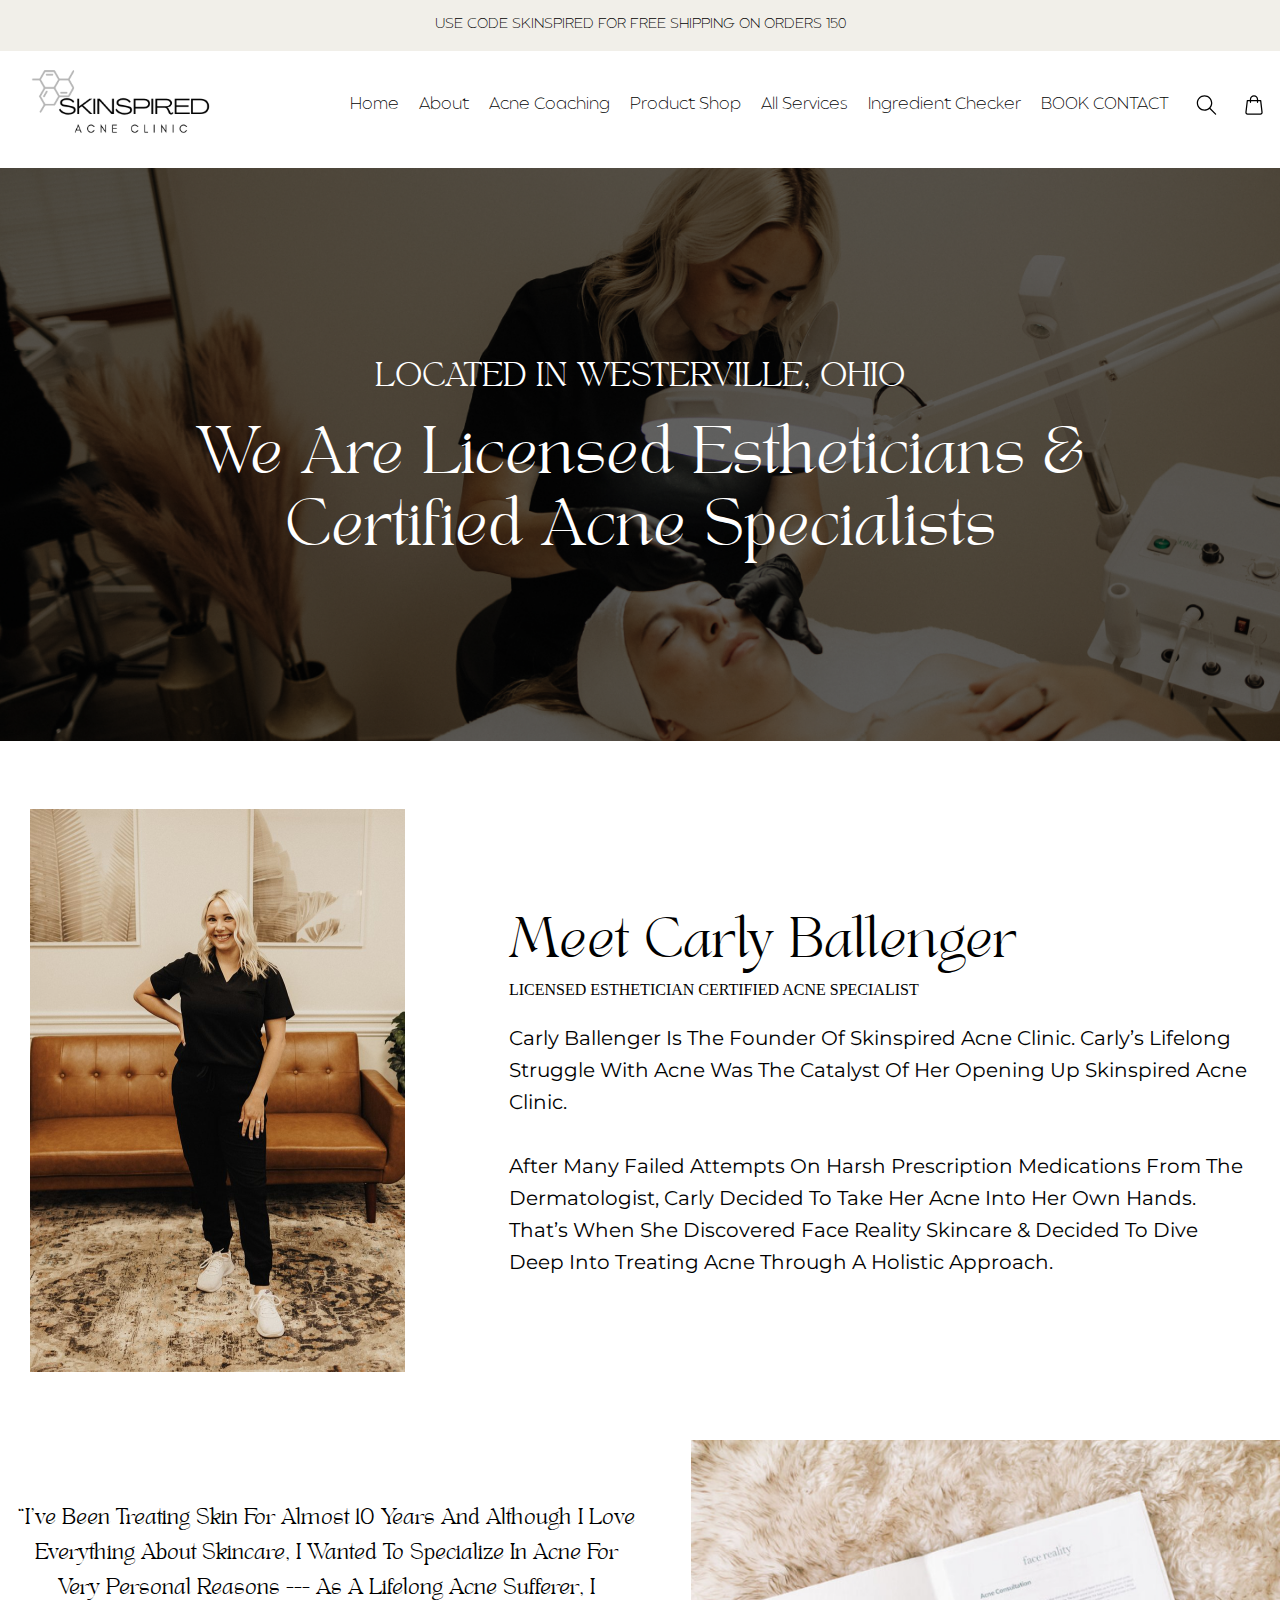
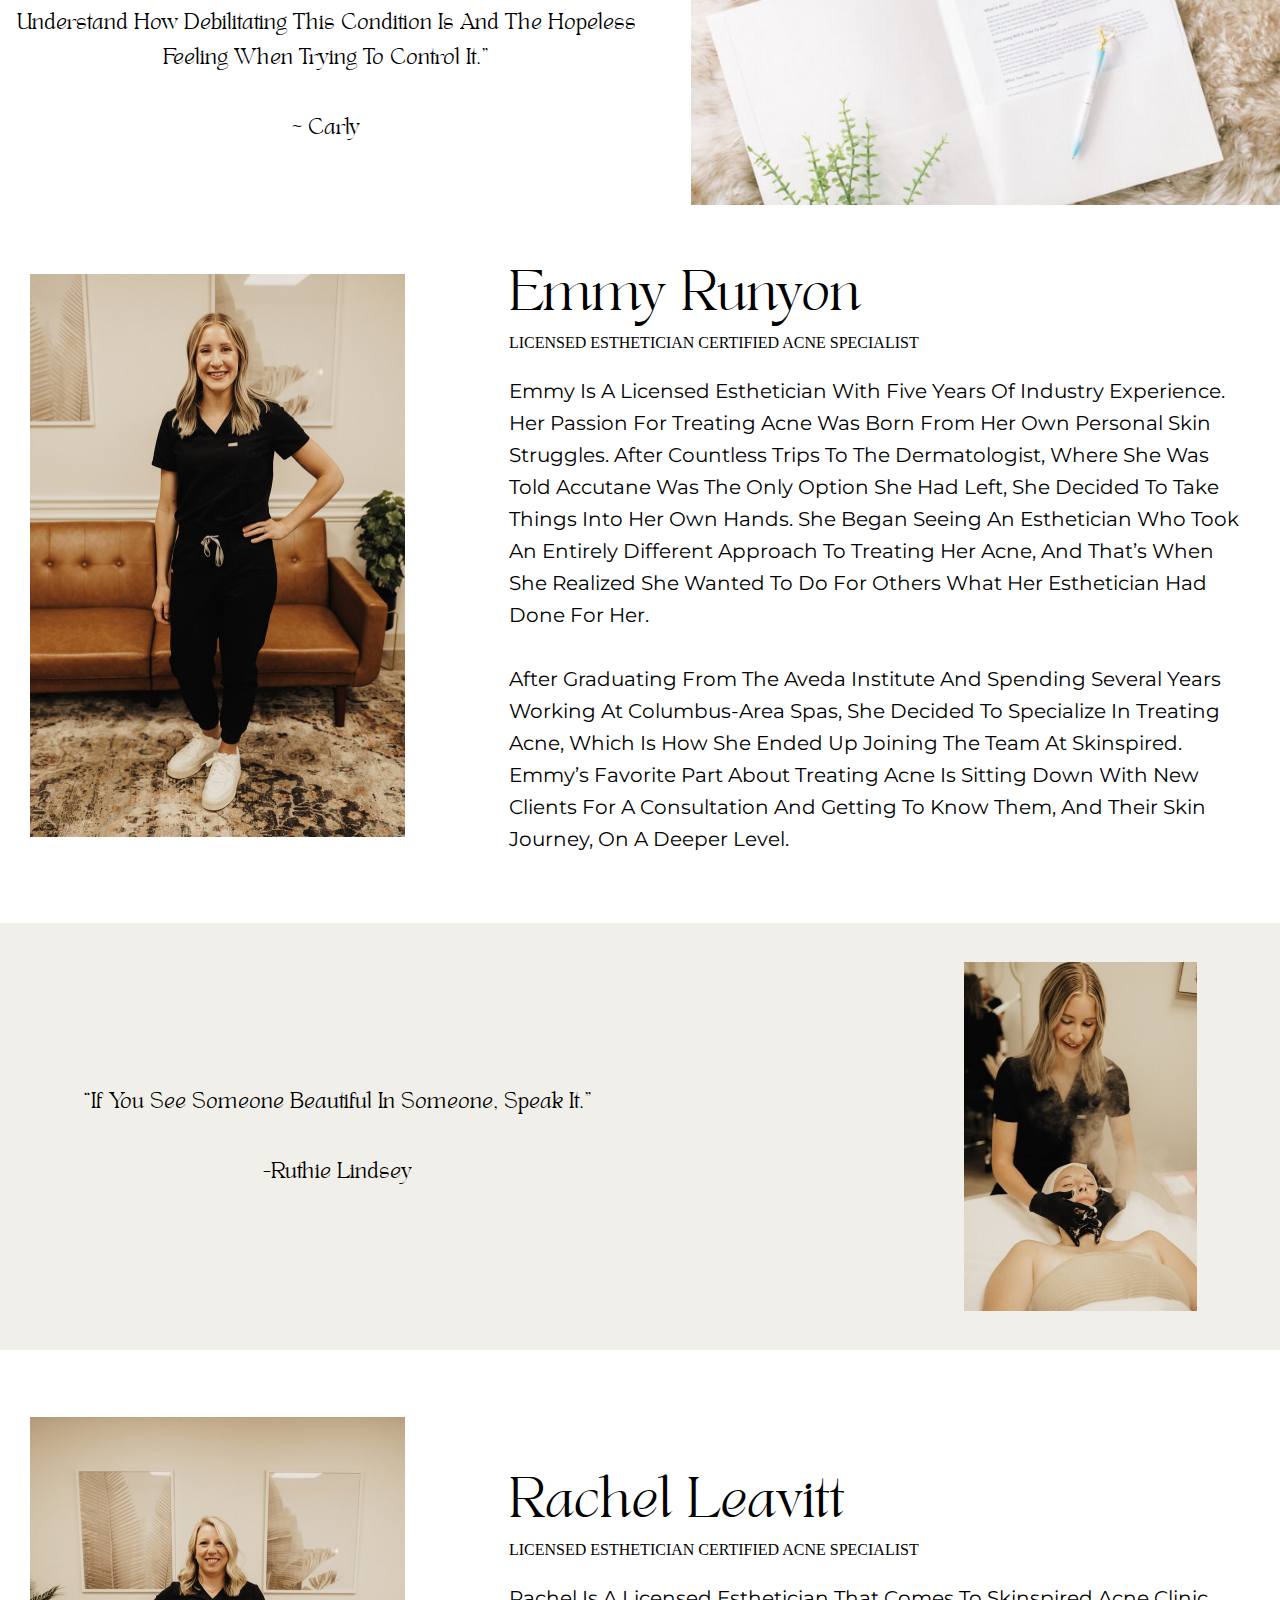
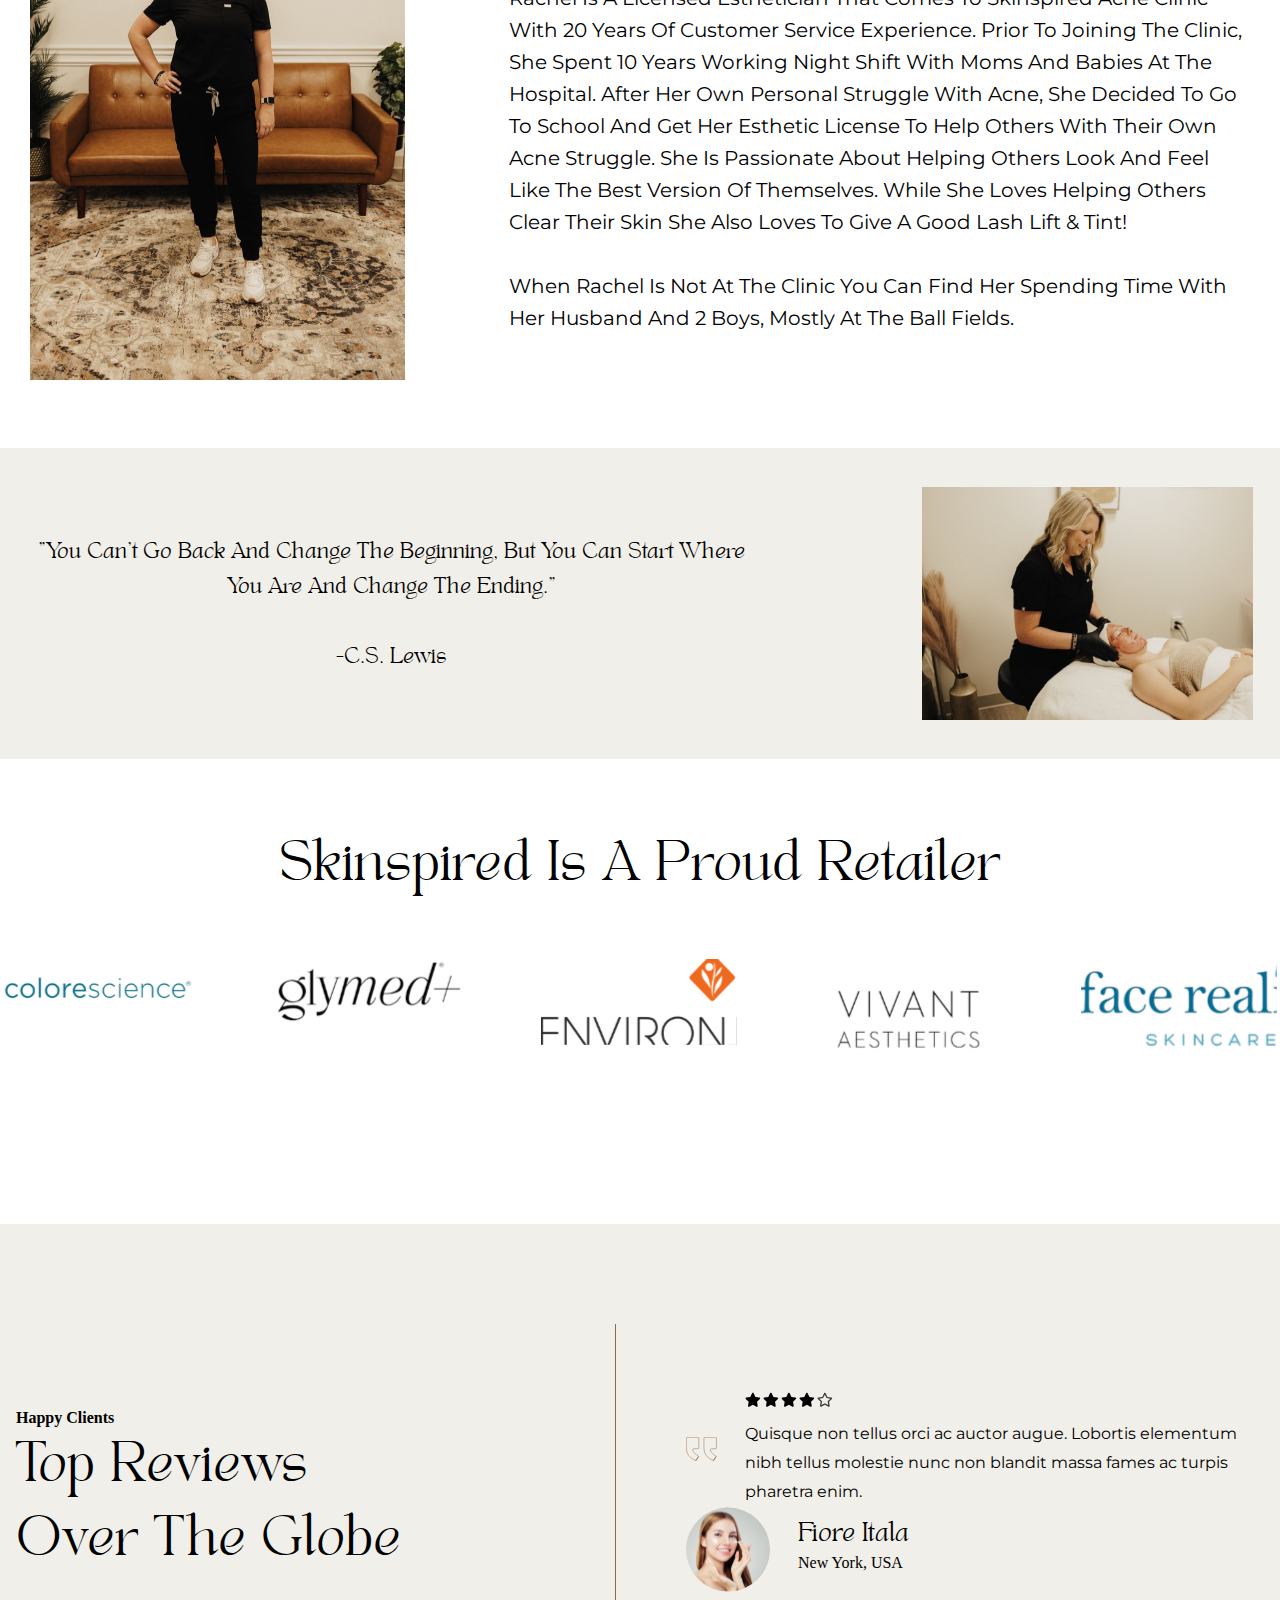
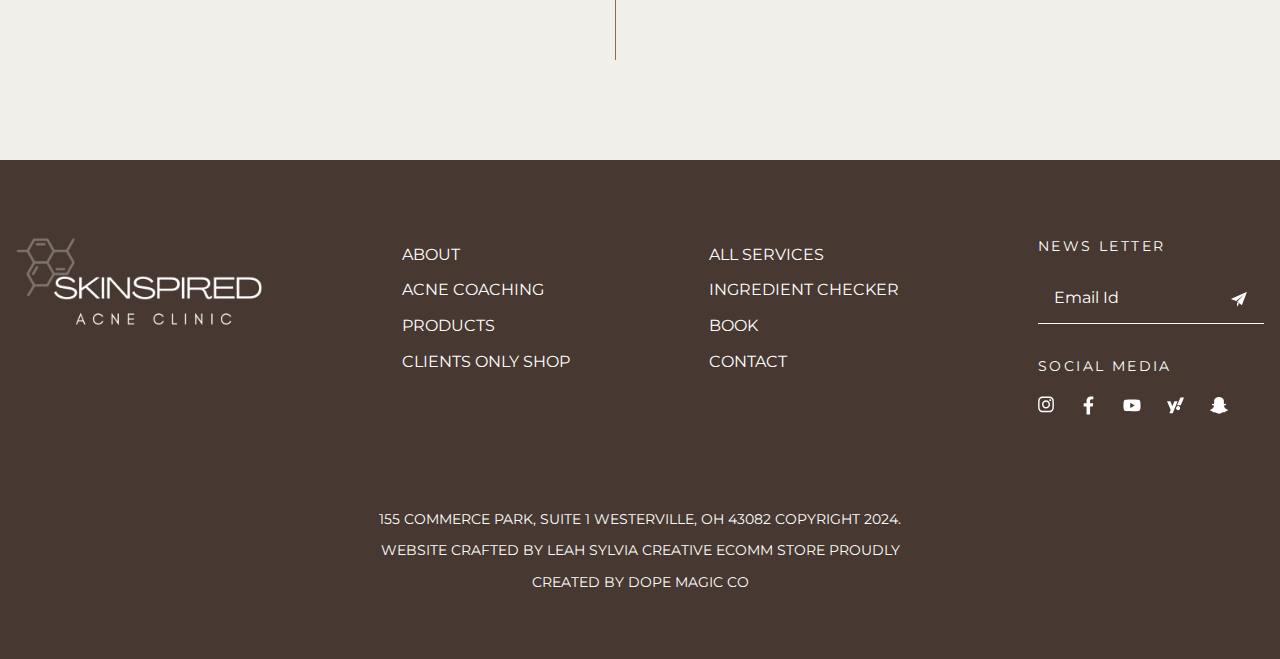
==== about.html @ 6a95c507 "created about section" ====
<!DOCTYPE html>
<html lang="en">

<head>
    <meta charset="UTF-8" />
    <meta name="viewport" content="width=device-width, initial-scale=1.0" />
    <meta http-equiv="X-UA-Compatible" content="ie=edge" />
    <link rel="icon" type="image/x-icon" href="./assets/images/favicon-16x16.png" />
    <title>Skinspired acne clinic About</title>
    <!-- swiper slider link -->
    <link rel="stylesheet" href="./assets/package-swiper/swiper-bundle.min.css" />
    <!-- font link -->
    <link rel="stylesheet" href="./assets/fonts/fonts.css" />
    <!-- css link -->
    <link rel="stylesheet" href="./assets/css/style.css" />
    <!-- responsive media css link -->
    <link rel="stylesheet" href="./assets/css/media.css" />
</head>

<body>
    <!-- header section -->
    <header>
        <!-- tobar header section -->
        <div class="header_top">
            <p>USE CODE SKINSPIRED FOR FREE SHIPPING ON ORDERS 150</p>
        </div>
        <!-- navigation section -->
        <div class="header_wrapper container">
            <div class="header_logo">
                <a href="">
                    <img src="./assets/images/logo.svg" alt="logo">
                </a>
            </div>
            <nav class="header-nav">
                <ul class="header-list">
                    <li class="header-item">
                        <a href="/index.html" class="header-link">Home</a>
                    </li>
                    <li class="header-item">
                        <a href="./about.html" class="header-link">About</a>
                    </li>
                    <li class="header-item">
                        <a href="#" class="header-link">Acne Coaching </a>
                    </li>
                    <li class="header-item">
                        <a href="#" class="header-link">product Shop</a>
                    </li>
                    <li class="header-item">
                        <a href="#" class="header-link"> All Services</a>
                    </li>
                    <li class="header-item">
                        <a href="#" class="header-link">Ingredient Checker</a>
                    </li>
                    <li class="header-item">
                        <a href="#" class="header-link">BOOK CONTACT</a>
                    </li>
                    <div class="header_scialIcons">
                        <li>
                            <form>
                                <a href=""> <img src="./assets/images/search.svg" class="form_search">
                                </a>
                            </form>
                        </li>
                        <li>
                            <a href=""> <img src="./assets/images/shopping.svg" class="shopping_card">
                            </a>
                        </li>
                    </div>
                    <li class="close">
                        <img src="./assets/images/close.png" alt="close" class="close_img">
                    </li>
                </ul>
            </nav>
            <div class="humburger">
                <img src="./assets/images/hamburger.png" alt="humburger">
            </div>

        </div>
    </header>
    <!-- about section -->
    <section class="about">
        <div class="about_section">
            <div class="about_img">
                <img src="./assets/images/about.png" alt="about">
            </div>
            <div class="about_content container">
                <h3>LOCATED IN WESTERVILLE, OHIO</h3>
                <h2>We Are Licensed Estheticians & Certified Acne Specialists</h2>
            </div>
        </div>
    </section>
    <!-- info section  Carly Ballenger -->
    <section class="info">
        <div class="info_wrapper container">
            <div class="info_left">
                <div class="info_img">
                    <img src="./assets/images/carly- ballenger.png" alt="">
                </div>
            </div>
            <div class="info_right">
                <h3 class="sec-heading">
                    Meet Carly Ballenger
                </h3>
                <p>LICENSED ESTHETICIAN CERTIFIED ACNE SPECIALIST</p>
                <h4>Carly Ballenger is the Founder of Skinspired Acne Clinic. Carly’s lifelong struggle with acne was
                    the catalyst of her opening up Skinspired Acne Clinic. </h4>
                <h4>After many failed attempts on harsh prescription medications from the Dermatologist, Carly decided
                    to take her acne into her own hands. That’s when she discovered Face Reality Skincare & decided to
                    dive deep into treating Acne through a holistic approach.</h4>

            </div>
        </div>
    </section>
    <!-- info section 2 -->
    <section class="info_inner container">
        <div class="info_innerLeft">
            <p>“I’ve been treating skin for almost 10 years and although I love everything about skincare, I wanted to
                specialize in Acne for very personal reasons --- As a lifelong acne sufferer, I understand how
                debilitating this condition is and the hopeless feeling when trying to control it.”

                <span>~ Carly</span>
            </p>
        </div>
        <div class="info_innerRight">
            <div class="info_innerRight_img">
                <img src="./assets/images/note.png" alt="note">
            </div>
        </div>
    </section>
    <!-- about product  -->
    <section class="about_productSec container">
        <h3 class="sec-heading">Meet Carly Ballenger's Faves</h3>
        <div class="about_products">
            <div class="swiper productmySwiper">
                <div class="swiper-wrapper">
                    <div class="swiper-slide">
                        <div class="about_product">
                            <div class="about_productImg">
                                <img src="./assets/images/about-product1.png" alt="about_product">
                            </div>
                            <h3>Hydrabalance Gel</h3>
                            <a href="">–$11.45–$12.80</a>
                        </div>
                    </div>
                    <div class="swiper-slide">
                        <div class="about_product">
                            <div class="about_productImg">
                                <img src="./assets/images/about_product2.png" alt="about_product">
                            </div>
                            <h3>Ultra Gentle Gel Cleanser</h3>
                            <a href="">$11.45–$12.80</a>
                        </div>
                    </div>
                    <div class="swiper-slide">
                        <div class="about_product">
                            <div class="about_productImg">
                                <img src="./assets/images/about-product1.png" alt="about_product">
                            </div>
                            <h3>$11.45–$12.80</h3>
                            <a href="">$11.45–$12.80</a>
                        </div>
                    </div>
                    <div class="swiper-slide">
                        <div class="about_product">
                            <div class="about_productImg">
                                <img src="./assets/images/about-product1.png" alt="about_product">
                            </div>
                            <h3>Hydrabalance Gel</h3>
                            <a href="">–$11.45–$12.80</a>
                        </div>
                    </div>
                    <div class="swiper-slide">
                        <div class="about_product">
                            <div class="about_productImg">
                                <img src="./assets/images/about_product2.png" alt="about_product">
                            </div>
                            <h3>Ultra Gentle Gel Cleanser</h3>
                            <a href="">$11.45–$12.80</a>
                        </div>
                    </div>
                    <div class="swiper-slide">
                        <div class="about_product">
                            <div class="about_productImg">
                                <img src="./assets/images/about-product1.png" alt="about_product">
                            </div>
                            <h3>$11.45–$12.80</h3>
                            <a href="">$11.45–$12.80</a>
                        </div>
                    </div>

                </div>
                <div class="swiper-button-next"></div>
                <div class="swiper-button-prev"></div>
                <div class="swiper-pagination"></div>
            </div>
        </div>


        </div>
    </section>
    <!--info section  Emmy Runyon -->
    <section class="info emmy_runyon">
        <div class="info_wrapper container">
            <div class="info_left">
                <div class="info_img">
                    <img src="./assets/images/emmy- runyon.png" alt="">
                </div>
            </div>
            <div class="info_right">
                <h3 class="sec-heading">
                    Emmy Runyon
                </h3>
                <p>LICENSED ESTHETICIAN CERTIFIED ACNE SPECIALIST</p>
                <h4>Emmy is a Licensed Esthetician with five years of industry experience. Her passion for treating acne
                    was born from her own personal skin struggles. After countless trips to the dermatologist, where she
                    was told Accutane was the only option she had left, she decided to take things into her own hands.
                    She began seeing an esthetician who took an entirely different approach to treating her acne, and
                    that’s when she realized she wanted to do for others what her esthetician had done for her.
                </h4>
                <h4>After graduating from the Aveda Institute and spending several years working at Columbus-area spas,
                    she decided to specialize in treating acne, which is how she ended up joining the team at
                    Skinspired. Emmy’s favorite part about treating acne is sitting down with new clients for a
                    consultation and getting to know them, and their skin journey, on a deeper level.</h4>
            </div>
        </div>
    </section>
    <!-- info service section  Ruthie Lindsey-->
    <section class="info_service">
        <div class="info_serviceSec container">
            <div class="info_serviceLeft">
                <p>“If you see someone beautiful in someone, speak it.”
                </p>
                <a href="">-Ruthie Lindsey</a>
            </div>
            <div class="info_serviceRight">
                <img src="./assets/images/ruthie-lindsey.png" alt="ruthie-lindsey">
            </div>
        </div>
    </section>
    <!--info section  Emmy Runyon -->
    <section class="info rachel-leavitt">
        <div class="info_wrapper container">
            <div class="info_left">
                <div class="info_img">
                    <img src="./assets/images/rachel-leavitt.png" alt="rachel-leavitt">
                </div>
            </div>
            <div class="info_right">
                <h3 class="sec-heading">
                    Rachel Leavitt
                </h3>
                <p>LICENSED ESTHETICIAN CERTIFIED ACNE SPECIALIST</p>
                <h4>Rachel is a licensed esthetician that comes to Skinspired Acne Clinic with 20 years of customer
                    service experience. Prior to joining the clinic, she spent 10 years working night shift with moms
                    and babies at the hospital. After her own personal struggle with acne, she decided to go to school
                    and get her esthetic license to help others with their own acne struggle. She is passionate about
                    helping others look and feel like the best version of themselves. While she loves helping others
                    clear their skin she also loves to give a good lash lift & tint!
                </h4>
                <h4>When Rachel is not at the clinic you can find her spending time with her husband and 2 boys, mostly
                    at the ball fields.</h4>
            </div>
        </div>
    </section>
    <!-- info service section c.s. Lewis -->
    <section class="info_service cs_lewis">
        <div class="info_serviceSec container">
            <div class="info_serviceLeft">
                <p>"You can't go back and change the beginning, but you can start where you are and change the ending."
                </p>
                <a href="">-C.S. Lewis</a>
            </div>
            <div class="info_serviceRight">
                <img src="./assets/images/c.s.lewis.png" alt="c-s-lewis">
            </div>
        </div>
    </section>
    <!-- member section -->
    <section class="member">
        <div class="memeber_wrapper">
            <div class="member_left"></div>
            <div class="member_right"></div>
        </div>
    </section>
    <!-- brand section -->
    <section class="brand">
        <div class="brand_wrapper">
            <h3 class="sec-heading">Skinspired is a Proud Retailer</h3>
            <div class="brand_inner">
                <div class="swiper brandSwiper swiper-initialized swiper-horizontal">
                    <div class="swiper-wrapper" id="swiper-wrapper-fb1042d10f73b0d6d" aria-live="off"
                        style="transition-duration: 0ms; transform: translate3d(-2122px, 0px, 0px); transition-delay: 0ms;">
                        <div class="swiper-slide" role="group" aria-label="1 / 12"
                            style="width: 194.25px; margin-right: 71px;">
                            <div class="brand_img">
                                <img src="./assets/images/companylogo1.svg" alt="company logo">
                            </div>
                        </div>
                        <div class="swiper-slide" role="group" aria-label="2 / 12"
                            style="width: 194.25px; margin-right: 71px;">
                            <div class="brand_img">
                                <img src="./assets/images/comapnylog2.svg" alt="company logo">
                            </div>
                        </div>
                        <div class="swiper-slide" role="group" aria-label="3 / 12"
                            style="width: 194.25px; margin-right: 71px;">
                            <div class="brand_img">
                                <img src="./assets/images/company-logo3.svg" alt="company logo">
                            </div>
                        </div>
                        <div class="swiper-slide" role="group" aria-label="4 / 12"
                            style="width: 194.25px; margin-right: 71px;">
                            <div class="brand_img">
                                <img src="./assets/images/companylog4.svg" alt="company logo">
                            </div>
                        </div>
                        <div class="swiper-slide" role="group" aria-label="5 / 12"
                            style="width: 194.25px; margin-right: 71px;">
                            <div class="brand_img">
                                <img src="./assets/images/companylog-5.svg" alt="company logo">
                            </div>
                        </div>
                        <div class="swiper-slide" role="group" aria-label="6 / 12"
                            style="width: 194.25px; margin-right: 71px;">
                            <div class="brand_img">
                                <img src="./assets/images/comapny-logo6.svg" alt="company logo">
                            </div>
                        </div>
                        <div class="swiper-slide" role="group" aria-label="7 / 12"
                            style="width: 194.25px; margin-right: 71px;">
                            <div class="brand_img">
                                <img src="./assets/images/companylogo1.svg" alt="company logo">
                            </div>
                        </div>
                        <div class="swiper-slide swiper-slide-prev" role="group" aria-label="8 / 12"
                            style="width: 194.25px; margin-right: 71px;">
                            <div class="brand_img">
                                <img src="./assets/images/comapnylog2.svg" alt="company logo">
                            </div>
                        </div>
                        <div class="swiper-slide swiper-slide-active" role="group" aria-label="9 / 12"
                            style="width: 194.25px; margin-right: 71px;">
                            <div class="brand_img">
                                <img src="./assets/images/company-logo3.svg" alt="company logo">
                            </div>
                        </div>
                        <div class="swiper-slide swiper-slide-next" role="group" aria-label="10 / 12"
                            style="width: 194.25px; margin-right: 71px;">
                            <div class="brand_img">
                                <img src="./assets/images/companylog4.svg" alt="company logo">
                            </div>
                        </div>
                        <div class="swiper-slide" role="group" aria-label="11 / 12"
                            style="width: 194.25px; margin-right: 71px;">
                            <div class="brand_img">
                                <img src="./assets/images/companylog-5.svg" alt="company logo">
                            </div>
                        </div>
                        <div class="swiper-slide" role="group" aria-label="12 / 12"
                            style="width: 194.25px; margin-right: 71px;">
                            <div class="brand_img">
                                <img src="./assets/images/comapny-logo6.svg" alt="company logo">
                            </div>
                        </div>
                    </div>
                    <!-- <div class="swiper-pagination"></div> -->
                    <span class="swiper-notification" aria-live="assertive" aria-atomic="true"></span>
                </div>
            </div>
            <!-- Swiper -->
        </div>
    </section>
    <!-- testimonial section  -->
    <section class="testimonial">
        <div class="testimonial_wrapper container">
            <div class="testimonial_left">
                <div class="testimonial_leftConts">
                    <h4>Happy Clients</h4>
                    <h3 class="sec-heading">Top reviews 
                        over the Globe</h3>
                </div>
            </div>
            <div class="testimonial_right">
                <div class="testimonial_rightTop">
                    <div class="testimonial_qutes">
                        <img src="./assets/images/quats.svg">
                    </div>
                    <div class="testimonial_info">
                        <div class="stars">
                            <div class="star">
                                <img src="./assets/images/full-star.svg">
                            </div>
                            <div class="star">
                                <img src="./assets/images/full-star.svg">
                            </div>
                            <div class="star">
                                <img src="./assets/images/full-star.svg">
                            </div>
                            <div class="star">
                                <img src="./assets/images/full-star.svg">
                            </div>
                            <div class="star">
                                <img src="./assets/images/star.svg">
                            </div>
                        </div>
                        <p>Quisque non tellus orci ac auctor augue. Lobortis
                            elementum nibh tellus molestie nunc non blandit
                            massa fames ac turpis pharetra enim.</p>
                    </div>
                </div>
                <div class="testimonial_details">
                    <div class="testimonial_autoImg">
                        <img src="./assets/images/author.svg" alt="autho">
                    </div>
                    <div class="testimonial_authoInfo">
                        <h3>Fiore Itala</h3>
                        <p>New York, USA</p>
                    </div>
                </div>
            </div>
        </div>
    </section>
    <!-- footer section -->
    <footer class="footer">
        <div class="footer_wrapper container">
            <div class="footer_logo">
                <a href="">
                    <img src="./assets/images/footer-logo.svg" alt="logo-footer">
                </a>
            </div>
            <div class="footer_navbar">
                <ul>
                    <li>
                        <a href="/about.html" class="footer_link">ABOUT</a>
                    </li>
                    <li>
                        <a href="" class="footer_link">ACNE COACHING
                        </a>
                    </li>
                    <li>
                        <a href="" class="footer_link">PRODUCTS
                        </a>
                    </li>
                    <li>
                        <a href="" class="footer_link">CLIENTS ONLY SHOP</a>
                    </li>
                </ul>
            </div>
            <div class="footer_navbar">
                <ul>
                    <li>
                        <a href="" class="footer_link">ALL SERVICES</a>
                    </li>
                    <li>
                        <a href="" class="footer_link">INGREDIENT CHECKER
                        </a>
                    </li>
                    <li>
                        <a href="" class="footer_link">BOOK</a>
                    </li>
                    <li>
                        <a href="" class="footer_link">CONTACT</a>
                    </li>
                </ul>
            </div>
            <div class="footer_right">
                <h4>News Letter</h4>
                <form class="footer_form">
                    <input type="email" placeholder="Email Id ">
                    <img src="./assets/images/email-msg.svg" alt="email-msg">
                </form>
                <div class="footer-socials">
                    <h4>Social Media</h4>
                    <div class="footer_socialwrap ">
                        <div class="footer_social">
                            <a href="">
                                <img src="./assets/images/instagram.svg" alt="instagram" class="instagram">
                            </a>
                        </div>
                        <div class="footer_social">
                            <a href="">
                                <img src="./assets/images/facebook.svg" alt="facebook" class="facebook">
                            </a>
                        </div>
                        <div class="footer_social">
                            <a href="">
                                <img src="./assets/images/youtube.svg" alt="youtube" class="youtube">
                            </a>

                        </div>
                        <div class="footer_social">
                            <a href="">
                                <img src="./assets/images/yahoo.svg" alt="yahoo" class="yahoo">
                            </a>
                        </div>
                        <div class="footer_social">
                            <a href="">
                                <img src="./assets/images/snapchat.svg" alt="snapchat" class="snapchat">
                            </a>
                        </div>
                    </div>
                </div>
            </div>
        </div>
        <div class="footer_btm">
            <p>155 COMMERCE PARK, SUITE 1 WESTERVILLE, OH 43082
                COPYRIGHT 2024. WEBSITE CRAFTED BY LEAH SYLVIA CREATIVE
                ECOMM STORE PROUDLY CREATED BY DOPE MAGIC CO</p>
        </div>
    </footer>
    <!-- Swiper JS -->
    <script src="./assets/package-swiper/swiper-bundle.min.js"></script>
    <!-- main js link -->
    <script src="./assets/js/main.js"></script>

</body>

</html>
---- assets/fonts/fonts.css ----
/* Balgin font */
@font-face {
  font-family: "Balgin";
  src: url("./Balgin/Demo_Fonts/Fontspring-DEMO-balgin-extralight.otf");
  font-weight: 200;
}
@font-face {
  font-family: "Balgin";
  src: url("./Balgin/Demo_Fonts/Fontspring-DEMO-balgintext-regular.otf");
  font-weight: 400;
}
@font-face {
  font-family: "Balgin";
  src: url("./Balgin/Demo_Fonts/Fontspring-DEMO-balgindisplay-medium.otf");
  font-weight: 500;
}
@font-face {
  font-family: "Balgin";
  src: url("./Balgin/Demo_Fonts/Fontspring-DEMO-balgindisplay-semibold.otf");
  font-weight: 600;
}
@font-face {
  font-family: "Balgin";
  src: url("./Balgin/Demo_Fonts/Fontspring-DEMO-balgintext-bold.otf");
  font-weight: 700;
}
@font-face {
  font-family: "Balgin";
  src: url("./Balgin/Demo_Fonts/Fontspring-DEMO-balgindisplay-extrabold.otf");
  font-weight: 800;
}
/* Tanaegean font */

@font-face {
  font-family: "Tanaegean";
  src: url("./tanaegean/tanaegean/TAN\ -\ AEGEAN\ Regular.ttf");
  font-weight: 400;
}
/* Montserrat font */
@font-face {
  font-family: "Montserrat";
  src: url("./Montserrat/static/Montserrat-Medium.ttf");
  font-weight: 500;
}
@font-face {
  font-family: "Montserrat";
  src: url("./Montserrat/static/Montserrat-Regular.ttf");
  font-weight: 400;
}
@font-face {
  font-family: "Montserrat";
  src: url("./Montserrat/static/Montserrat-SemiBold.ttf");
  font-weight: 600;
}

@font-face {
  font-family: "Montserrat";
  src: url("./Montserrat/static/Montserrat-ExtraBold.ttf");
  font-weight: 700;
}

@font-face {
  font-family: "Montserrat";
  src: url("./Montserrat/static/Montserrat-ExtraBold.ttf");
  font-weight: 800;
}
---- assets/css/style.css ----
* {
  margin: 0;
  padding: 0;
  box-sizing: border-box;
  scroll-behavior: smooth;
}

/* color */
:root {
  --primary-color: #956842;
  --secondry-color: #473931;
  --Fuji-color: #f1efe9;
  --sandDagger-color: #e6ddd2;
  --palladium-color: #b1b1b1;
  --black-color: #000;
  --white-color: #ffffff;
  /* font family */
  --primary-font: "Balgin";
  --secondary-font: "Montserrat";
  --Tanaegean-font: "Tanaegean";
}

.container {
  max-width: 1372px;
  width: 100%;
  margin-inline: auto;
  padding-inline: 1rem;
}

p,
a {
  font-size: 1rem;
}

ul {
  list-style: none;
}

a {
  text-decoration: none;
}

img {
  width: 100%;
  height: auto;
  object-fit: cover;
  display: block;
}

.btn {
  padding: 15px 30px;
  color: var(--black-color);
  border-radius: 35px;
  border: none;
  outline: none;
  font-size: 14px;
  background-color: var(--white-color);
  font-family: var(--secondary-font);
  font-weight: 700;
  line-height: 120%;
  letter-spacing: 2.4px;
  text-transform: uppercase;
  transition: all 0.3s ease-in-out;
  cursor: pointer;
}

.btn:hover {
  background-color: var(--primary-color);
  color: var(--white-color);
  border-color: transparent;
}

.sec-heading {
  font-size: 40px;
  font-weight: 400;
  color: var(--black-color);
  font-family: var(--Tanaegean-font);
  line-height: 183%;
  text-transform: capitalize;
}

/* Topbar header section */
.header_top {
  background-color: var(--Fuji-color);
  text-align: center;
  padding-block: 11px;
  margin-bottom: 11px;
  padding-inline: 1rem;
}

.header_top p {
  color: var(--black-color);
  font-family: var(--primary-font);
  font-size: 14px;
  font-weight: 200;
  line-height: 205%;
}

.header_wrapper {
  display: flex;
  justify-content: space-between;
  align-items: center;
  margin-bottom: 19px;
}

.header_logo img {
  max-width: 214px;
}

.header-list {
  display: flex;
  justify-content: space-between;
  align-items: center;
  gap: 20px;
}

.header-link {
  color: var(--black-color);
  font-family: var(--primary-font);
  font-weight: 200;
  line-height: 180%;
  transition: all 0.3s ease-in-out;
}

.form_search {
  max-width: 35px;
}

.header_scialIcons {
  display: flex;
  justify-content: center;
  align-items: center;
  gap: 20px;
}

.humburger {
  display: none;
}

.humburger img {
  max-width: 20px;
  height: 20px;
}

.header-link:hover {
  color: var(--primary-color);
}

.close {
  display: none;
}

.close img {
  max-width: 20px;
  height: 20px;
}

/* hero section  */
.hero {
  margin-bottom: 73px;
}

.card_img {
  position: relative;
  width: 100%;
}

.card_img img {
  height: auto;
}

.card_content {
  position: absolute;
  top: 50%;
  left: 50%;
  transform: translate(-50%, -50%);
  text-align: center;
  max-width: 779px;
  width: 100%;
}

.card_content h3 {
  font-size: 36.3px;
  font-weight: 400;
  line-height: 155%;
  margin-bottom: 44px;
  color: var(--white-color);
  font-family: var(--Tanaegean-font);
}

.hero .swiper-pagination {
  display: flex;
  justify-content: center;
  align-items: center;
  gap: 24px;
  margin-bottom: 42px;
}

.hero span.swiper-pagination-bullet {
  width: 7px;
  height: 7px;
  background-color: var(--white-color);
  color: var(--white-color);
  opacity: .9;
}

.hero span.swiper-pagination-bullet.swiper-pagination-bullet-active {
  padding: 1rem;
  border: 2px solid var(--white-color);
  background: transparent;
  position: relative;
}

.hero span.swiper-pagination-bullet.swiper-pagination-bullet-active::after {
  content: '';
  display: block;
  width: 7px;
  height: 7px;
  background: var(--white-color);
  border-radius: 50%;
  position: absolute;
  top: 50%;
  left: 50%;
  transform: translate(-50%, -50%);
}

/* Shop section */
.shop {
  padding-bottom: 81px;
  position: relative;
}

.shop_section .sec-heading {
  text-align: center;
  margin-bottom: -60px;
}

.shop_section .swiper {
  padding-top: 120px;
}

.shop_img {
  margin-bottom: 30px;
}

.shop_img img {
  max-width: 410px;
  width: 100%;
  height: auto;
  display: block;
  object-fit: contain;
}

.swiper-arrow {
  position: absolute;
  top: 20px;
  right: 60px;
}

.swiper-arrow .swiper-button-prev:after {
  transform: rotate(180deg);
  font-size: 40px;
  color: var(--black-color);
}

.swiper-arrow .swiper-button-next:after {
  font-size: 40px;
  transform: rotate(180deg);
  color: var(--black-color);
}

.shop_card {
  max-width: 410px;
  width: 100%;
  cursor: pointer;
}

.shop_card p {
  font-size: 25px;
  font-family: var(--Tanaegean-font);
  font-weight: 400;
  line-height: 148%;
  color: var(--black-color);
  max-width: 320px;
  width: 100%;
  margin-inline: auto;
  text-align: center;
  text-transform: capitalize;
}

/* fawless section */
.fawless {
  padding-block: 25px 30px;
  background-color: var(--Fuji-color);
}

.fawless_wrapper {
  display: flex;
  justify-content: space-between;
  align-items: center;
  gap: 1rem;
  padding-bottom: 30px;
}

.fawless_left {
  max-width: 523px;
  width: 100%;
}

.fawless_left h4 {
  font-size: 12px;
  font-weight: 400;
  margin-bottom: 18px;
  color: var(--black-color);
  font-family: var(--secondary-font);
  letter-spacing: 2.4px;
  text-transform: uppercase;
}

.fawless_left p {
  margin-bottom: 18px;
  color: var(--black-color);
  font-family: var(--primary-font);
  font-weight: 200;
  line-height: 180%;
}

.btn_shop {
  background-color: var(--Fuji-color);
  border: 1px solid;
  color: var(--black-color);
  padding-inline: 36px 28px;
}

.fawless_right {
  display: flex;
  justify-content: space-between;
  align-items: center;
  gap: 12px;
  max-width: 773.56px;
  width: 100%;
}

.fawless_right .swiper-wrapper {
  max-width: 773.56px;
  width: 100%;
}

.fawless_rightImg img {
  max-width: 380.78px;
  width: 100%;
  max-height: 575px;
  height: 100%;
  display: block;
  object-fit: contain;
  cursor: pointer;

}

.fawless_btm {
  background-color: var(--white-color);
  padding-block: 98px;
}

.fawless_content {
  width: 100%;
  max-width: 1030px;
  margin-inline: auto;
  text-align: center;
}

.fawless_content p {
  font-size: 2rem;
  font-weight: 400;
  margin-bottom: 15px;
  color: var(--black-color);
  font-family: var(--Tanaegean-font);
  line-height: 187%;
  padding-inline: 1rem;
}

.explore_service {
  border: 1px solid;
  padding: 15px 53px;
}

/* service section */
.service {
  padding-block: 93px 83px;
  background-color: var(--Fuji-color);
}

.swiper-wrapper {
  max-width: 1472px;
}

.service .swiper {
  padding-bottom: 60px;
}

.service_section h4 {
  color: var(--black-color);
  font-family: var(--secondary-font);
  font-size: 12px;
  font-weight: 400;
  letter-spacing: 2.4px;
  text-transform: uppercase;
  text-align: center;
  margin-bottom: 14px;
}

.service_section .sec-heading {
  text-align: center;
  margin-bottom: 49px;
}

.service_section .swiper-slide {
  max-width: 310px;
  /* max-height: 468px; */
  width: 100%;
  cursor: pointer;
}

.service_section .swiper-wrapper {
  padding: 0;
}

.service_img img {
  max-width: 310px;
  margin-bottom: 7.7px;
  max-height: 310px;
}

.service_card p {
  color: var(--black-color);
  font-family: var(--primary-font);
  font-size: 24px;
  font-weight: 200;
  line-height: 130%;
  text-transform: capitalize;
  text-align: center;
}

.service .swiper-pagination.swiper-pagination-clickable.swiper-pagination-bullets.swiper-pagination-horizontal {
  display: flex;
  justify-content: center;
  align-items: center;
  gap: 24px;
}

.service span.swiper-pagination-bullet {
  width: 7px;
  height: 7px;
  background-color: var(--black-color);
  color: var(--black-color);
  opacity: .9;
}

.service span.swiper-pagination-bullet.swiper-pagination-bullet-active {
  padding: 1rem;
  border: 2px solid var(--black-color);
  background: transparent;
  position: relative;
}

.service span.swiper-pagination-bullet.swiper-pagination-bullet-active::after {
  content: '';
  display: block;
  width: 7px;
  height: 7px;
  background: var(--black-color);
  border-radius: 50%;
  position: absolute;
  top: 50%;
  left: 50%;
  transform: translate(-50%, -50%);
}

/* product section */
.product {
  padding-block: 89px 76px;
  background-color: var(--white-color);
}

.product_section h3 {
  margin-bottom: 54px;
  text-align: center;
}

.product_inner {
  display: grid;
  grid-template-columns: repeat(3, 1fr);
  row-gap: 26px;
  column-gap: 23px;
  margin-bottom: 64px;
}

.product_img img {
  width: 100%;
  max-width: 430.16px;
  display: block;
  object-fit: contain;
}

.product_img {
  position: relative;
}

.product_card {
  cursor: pointer;
  position: relative;
}

.product_card p {
  position: absolute;
  top: 50%;
  left: 50%;
  transform: translate(-50%, -50%);
  color: var(--white-color);
  display: none;
  transition: all 0.3s ease-in-out;
  font-size: 2rem;
  font-weight: 600;
  font-family: var(--secondary-font);
  line-height: 228%;
  text-transform: capitalize;
}

.product_card:hover p {
  display: block;
}

.product_viewBtn {
  border: 1px solid;
  padding: 15px 54px;
  display: flex;
  justify-content: center;
  align-items: center;
  margin: 0 auto;
}

/* booking section */
.booking {
  margin-bottom: 91px;

}

.booking_wrapper {
  display: flex;
  align-items: center;
  gap: 100px;
  padding-left: 0;
  background-color: var(--Fuji-color);
}

.booking_img img {
  max-width: 654px;
}

.booking_right {
  max-width: 589px;
  width: 100%;
  padding-block: 0 1rem;
}

.booking_desc {
  color: var(--black-color);
  font-family: var(--secondary-font);
  font-size: 20px;
  font-weight: 400;
  line-height: 160%;
  text-transform: capitalize;
  margin-bottom: 33px;
}

.btn_book {
  background-color: transparent;
  border: 1px solid #000000;
  padding: 15px 53px;
}

/* brand section */
.brand {
  margin-bottom: 105px;
}

.brand_wrapper .sec-heading {
  text-align: center;
  margin-bottom: 60px;
}

.brand_inner .brand_img img {
  max-width: 196px;
}

/* banner section */
.banner_bgImg {
  width: 100%;
  position: relative;
}

.play {
  position: absolute;
  top: 50%;
  left: 50%;
  width: 105px;
  height: 105px;
  border: 2px solid var(--white-color);
  border-radius: 50%;
  display: flex;
  justify-content: center;
  align-items: center;
  transform: translate(-50%, -50%);
  cursor: pointer;
}

.play img {
  width: 13px;
  height: auto;
}

/* Testimonial section */
.testimonial {
  background-color: var(--Fuji-color);
  padding-block: 100px;
}

.testimonial_wrapper {
  display: flex;
  justify-content: space-between;
  align-items: center;
  gap: 1rem;
}

.testimonial_right {
  border-left: 1px solid var(--primary-color);
  padding-left: 70px;
  padding-block: 68px;
}

.testimonial_leftConts {
  width: 100%;
  max-width: 445px;
}

.testimonial_rightTop {
  display: flex;
  justify-content: space-between;
  align-items: center;
  gap: 28px;
  width: 100%;
  max-width: 578px;
}

.stars {
  display: flex;
  gap: 2px;
  margin-bottom: 13.5px;
}

.star {
  cursor: pointer;
  transition: all 0.3s ease-in-out;
}

.star:hover {
  filter: brightness(0) saturate(100%) invert(88%) sepia(68%) saturate(1479%) hue-rotate(328deg) brightness(103%) contrast(101%);
}

.testimonial_info p {
  color: var(--black-color);
  font-family: var(--secondary-font);
  font-size: 1rem;
  font-weight: 400;
  line-height: 180%;
}

.testimonial_details {
  display: flex;
  align-items: center;
  gap: 28px;
}

.testimonial_autoImg img {
  max-width: 85px;
  height: 85px;
}

.testimonial_authoInfo h3 {
  color: var(--black-color);
  font-family: var(--Tanaegean-font);
  font-size: 19.4px;
  font-weight: 400;
  line-height: 119.897%;
  margin-bottom: 4.85px;
}

.testimonial_authoInfo p {
  color: var(--black-color);
  font-family: Lato;
  font-size: 1rem;
  font-weight: 400;
  line-height: 180%;
}

/* footer section */
.footer {
  background-color: var(--secondry-color);
  padding-block: 77px 61px;
}

.footer_wrapper {
  display: flex;
  justify-content: space-between;
  margin-bottom: 89px;
  gap: 1rem;
}

.footer_logo img {
  max-width: 247px;
}

.footer_link {
  color: var(--white-color);
  font-weight: 400;
  font-family: var(--secondary-font);
  line-height: 223%;
  transition: all 0.3s ease-in-out;
}

.footer_link:hover {
  color: var(--primary-color);
}

.footer_form {
  display: flex;
  justify-content: space-between;
  align-items: center;
  border-bottom: 1px solid var(--white-color);
  margin-bottom: 33px;
}

.footer_form input {
  border: none;
  padding: 15px 0px 17px 16px;
  outline: none;
  background-color: var(--secondry-color);
  color: var(--white-color);
}

.footer_form img {
  padding-right: 17px;
}

.footer_form input::placeholder {
  font-size: 1rem;
  font-weight: 400;
  color: var(--white-color);
  font-family: var(--secondary-font);
}

.footer-socials h4 {
  margin-bottom: 17px;
  font-size: 14px;
  color: var(--white-color);
  font-weight: 400;
  font-family: var(--secondary-font);
  line-height: 180%;
  letter-spacing: 2.4px;
  text-transform: uppercase;
}

.footer_right h4 {
  color: var(--white-color);
  font-size: 14px;
  font-weight: 400;
  margin-bottom: 21px;
  font-family: var(--secondary-font);
  line-height: 130%;
  letter-spacing: 2.4px;
  text-transform: uppercase;
}

.footer_socialwrap {
  display: flex;
  gap: 25px;
}

.footer_social {
  transition: all 0.3s ease-in-out;
}

.instagram:hover {
  background: linear-gradient(90deg, rgba(249, 206, 52, 1) 0%, rgba(238, 42, 123, 1) 35%, rgba(0, 0, 0, 1) 100%);
  border-radius: 5px;
}

.facebook:hover {
  filter: brightness(0) saturate(100%) invert(37%) sepia(92%) saturate(3431%) hue-rotate(203deg) brightness(99%) contrast(91%);
}

.youtube:hover {
  filter: brightness(0) saturate(100%) invert(30%) sepia(79%) saturate(5419%) hue-rotate(349deg) brightness(86%) contrast(140%);
}

.yahoo:hover {
  filter: brightness(0) saturate(100%) invert(17%) sepia(93%) saturate(7269%) hue-rotate(270deg) brightness(78%) contrast(119%);
}

.snapchat:hover {
  filter: brightness(0) saturate(100%) invert(100%) sepia(100%) saturate(7500%) hue-rotate(351deg) brightness(104%) contrast(110%);
}

.footer_btm p {
  max-width: 553px;
  width: 100%;
  margin-inline: auto;
  text-align: center;
  font-family: var(--secondary-font);
  font-size: 14px;
  font-weight: 400;
  color: var(--white-color);
  line-height: 225%;
}


/* ======= */

.about{
  margin-bottom: 68px;
}
.about_section {
  position: relative;
}

.about_img img {
  max-height: 644px;
  height: 100%;
  max-width: 100%;
}

.about_content {
  max-width: 1032px;
  padding-inline: 1rem;
  display: flex;
  flex-direction: column;
  align-items: center;
  text-align: center;
  position: absolute;
  top: 50%;
  left: 50%;
  transform: translate(-50%, -50%);
}

.about_content h3 {
  color: var(--white-color);
  font-family: var(--Tanaegean-font);
  font-size: 24px;
  font-weight: 400;
  line-height: 235.833%;
  margin-bottom: 11px;
}

.about_content h2 {
  color: var(--white-color);
  font-family: var(--Tanaegean-font);
  font-size: 46.58px;
  font-weight: 400;
  line-height: 155.923%;
}
/* info section */
.info_wrapper{
  display: flex;
  justify-content: space-between;
  align-items: center;
  max-width: 1252px;
  gap: 1rem;
}
.info_img img{
  max-width: 375px;
}
.info_right{
  max-width: 741px;
  width: 100%;
}
.info_right p{
  margin-bottom: 17px;
  color:var(--black-color);
font-family: var(--primary-color);
font-weight: 200;
line-height: 180% ;
}
.info_right h4{
  color:var(--black-color);
  font-family: var(--secondary-font);
  font-size: 20px;
  font-weight: 400;
  line-height:  160% ;
  text-transform: capitalize;;
}
.info_right h4:nth-of-type(1){
  margin-bottom: 32px;
}
.info{
  margin-bottom: 68px;
}
/*  */
.info_inner{
  max-width: 1380px;
  padding-right: 0;
  display: flex;
  justify-content: space-between;
  align-items: center;
  gap: 55px;
  margin-bottom: 51px;
}
.info_innerLeft{
  max-width: 620px;
  width: 100%;
}
.info_innerLeft p{
  color:var(--black-color);
  font-family:var(--Tanaegean-font);
  font-weight: 400; 
  line-height: 218.75% ;
  text-transform: capitalize;
  text-align: center;
}
.info_innerLeft  span{
 margin-top: 35px;
 display: block;
 text-align: center;
}
.info_innerRight_img img{ 
  max-width: 679px;
}
/*  about_productSec*/
.about_productSec{
  margin-bottom: 137px;
  text-align: center;
  display: none;
}
.about_productSec .sec-heading{
 text-align: start;
}
.about_productSec .swiper-slide{
 max-width: 310px;
 width: 100%;
 
}
 .about_productSec .swiper-wrapper{
  max-width:1128px ;
  width: 100%;
  margin: 0 auto;
  border: 1px solid red;
 }

.about_productImg img{
max-width: 310px;
border-radius: 20px;
background-color: #F3EFEC;
margin-bottom: 30px;
}
.about_product h3{
  color: #1B1B1B;
  font-family:var(--Tanaegean-font);
  font-size: 20px;
  font-weight: 400;
  line-height:150%;
  text-transform: capitalize;
  margin-bottom: 23px;
}
.about_product a{
  color:var(--black-color);
  font-family:var(--secondary-font);
  font-size: 12px;
  font-weight: 400;
  line-height :120% ;
  letter-spacing: 2.4px;
  text-decoration: underline;
}
/* info  service */
.info_service{
  background-color:var(--Fuji-color);
  padding-block: 39px;
  margin-bottom: 67px;
}
.info_serviceSec{
  display: flex;
  justify-content:space-between;
  align-items: center;
  max-width: 1146px;
  text-align: center;
}
.info_serviceLeft p{
  margin-bottom: 35px;
}
.info_serviceLeft p,a{
  color:var(--black-color);
  font-family:var(--Tanaegean-font);
  font-weight: 400;
  line-height: 218.75% ;
  text-transform: capitalize;
}
.info_serviceRight img{
  max-width: 233px;
}
/* cs lewis */
.cs_lewis .info_serviceSec{
  max-width: 1258px;
  gap: 165px;
}
.cs_lewis img{
  max-width: 473px;
}
---- assets/css/media.css ----
/* media query   1400 */
@media (max-width:1400px) {
    .fawless_right .swiper-wrapper {
        max-width: 680px;
    }
}

/* media query   1199 */
@media (max-width:1199px) {
    .header_logo img {
        max-width: 180px;
    }

    .header-list {
        flex-direction: column;
        width: 100%;
        max-width: 100%;
        background: var(--white-color);
        position: fixed;
        justify-content: start;
        top: 0;
        left: -100%;
        padding: 50px 32px 20px 0;
        align-items: center;
        height: 100vh;
        background-color: var(--primary-color);
        transition: all 0.5s ease-out;
        z-index: 9999;
    }

    .header-link {
        color: var(--white-color);
    }

    .header-list.active {
        left: 0;
    }

    .humburger {
        display: flex;
    }

    .close {
        position: absolute;
        top: 16px;
        right: 32px;
        display: flex;
    }

    .form_search,
    .shopping_card,
    .close_img {
        filter: brightness(0) saturate(100%) invert(100%) sepia(5%) saturate(7492%) hue-rotate(262deg) brightness(115%) contrast(100%);
    }

    .fawless_wrapper {
        flex-direction: column;
    }

    .fawless_left {
        text-align: center;
        max-width: 100%;
    }

    .fawless_right .swiper-wrapper {
        max-width: 773.56px;
    }
}

/* media query 998*/
@media (max-width:998px) {
    .card_content h3 {
        font-size: 28px;
        margin-bottom: 2rem;
    }

    .hero {
        margin-bottom: 60px;
    }

    .hero .swiper-pagination {
        margin-bottom: 2rem;
    }

    .shop_card p {
        font-size: 20px;
    }

    .swiper-arrow .swiper-button-prev:after {
        font-size: 28px;
    }

    .swiper-arrow .swiper-button-next:after {
        font-size: 28px;
    }

    .shop {
        padding-bottom: 60px;
    }

    .shop_section .swiper {
        padding-top: 100px;
    }

    .shop_img {
        margin-bottom: 24px;
    }

    .booking_wrapper {
        gap: 50px;
    }

    .fawless_content p {
        font-size: 24px;
        margin-bottom: 13px;
    }

    .fawless_btm {
        padding-block: 70px;
    }

    .brand {
        margin-bottom: 70px;
    }

    .service {
        padding-block: 4rem;
    }

    .testimonial {
        padding-block: 70px;
    }

    .service_card p {
        font-size: 20px;
    }

    .testimonial_right {
        padding-block: 2rem;
        padding-left: 50px;
    }
}

/* media query 768*/
@media (max-width:768px) {
    .sec-heading {
        font-size: 28px;
    }

    .card_content {
        padding-inline: 1rem;
        max-width: 100%;
    }

    .card_content h3 {
        font-size: 20px;
        margin-bottom: 20px;
    }

    .hero {
        margin-bottom: 3rem;
    }

    .hero .swiper-pagination {
        margin-bottom: 6px;
        gap: 0;
    }

    .hero span.swiper-pagination-bullet.swiper-pagination-bullet-active {
        padding: 10px;
    }

    .btn {
        font-size: 12px;
    }

    .shop_card p {
        font-size: 1rem;
    }

    .swiper-arrow {
        display: none;
        top: 28px;
    }

    .service_card p {
        font-size: 18px;
    }

    .shop_img {
        margin-bottom: 16px;
    }

    .shop_section .swiper {
        padding-top: 90px;
    }

    .shop {
        padding-bottom: 40px;
    }

    .product_section h3 {
        margin-bottom: 32px;
    }

    .product {
        padding-block: 60px 40px;

    }

    .product_inner {
        grid-template-columns: repeat(2, 1fr);
        margin-bottom: 40px;
        row-gap: 1rem;
        column-gap: 1rem;
    }

    .service {
        padding-block: 3rem;
    }

    .product_card p {
        font-size: 1.5rem;
    }

    .booking {
        margin-bottom: 2rem;
    }

    .booking_desc {
        font-size: 18px;
        margin-bottom: 24px;
    }

    .booking_wrapper {
        flex-direction: column;
        gap: 20px;
        padding: 0;
    }

    .booking_right {
        max-width: 100%;
        width: 100%;
        display: flex;
        flex-direction: column;
        align-items: center;
        justify-content: center;
        text-align: center;
        padding-inline: 1rem;
    }

    .service_section .swiper-slide {
        max-width: 100%;
    }

    .service_card img {
        max-width: 100%;
    }

    .fawless_wrapper {
        padding-bottom: 24px;
    }

    .service .swiper-pagination.swiper-pagination-clickable.swiper-pagination-bullets.swiper-pagination-horizontal {
        gap: 1rem;
    }

    .service span.swiper-pagination-bullet.swiper-pagination-bullet-active {
        padding: 12px;
    }

    .fawless_btm {
        padding-block: 60px;
    }

    .brand {
        margin-bottom: 60px;
    }

    .brand_wrapper .sec-heading {

        margin-bottom: 2rem;
    }

    .play {
        width: 80px;
        height: 80px;
    }

    .fawless_content p {
        font-size: 20px;
        margin-bottom: 13px;
    }

    .testimonial_wrapper {
        flex-direction: column;
    }

    .testimonial_leftConts {
        max-width: 100%;
        text-align: center;
    }

    .testimonial_right {

        border-top: 1px solid #000000;
        border-left: 0;
        width: 100%;
        max-width: 100%;
        padding-left: 0;
        padding-block: 1rem;
    }

    .stars {
        justify-content: center;
    }

    .testimonial_details {
        justify-content: center;
    }

    .testimonial_rightTop {
        max-width: 100%;
    }

    .testimonial_info p {
        text-align: center;
    }

    .testimonial {
        padding-block: 50px;
    }

    .testimonial_autoImg img {
        max-width: 70px;
        height: 70px;
    }

    .testimonial_details {
        margin-top: 1rem;
    }

    .testimonial_details {
        gap: 20px;
    }

    .footer_wrapper {
        margin-bottom: 50px;
        display: grid;
        grid-template-columns: repeat(3, 1fr);
    }

    .footer_logo img {
        max-width: 200px;
    }

    .footer_link {
        font-size: 14px;
    }

    .footer_right h4 {
        font-size: 12px;
        margin-bottom: 18px;
    }

    .footer_btm p {
        padding-inline: 1rem;
    }

    .footer {
        padding-block: 60px 50px;
    }
}

/* media query 480*/
@media (max-width:480px) {
    .sec-heading {
        font-size: 20px;
    }

    .header_top p {
        font-size: 12px;
    }

    .header_logo img {
        max-width: 10rem;
    }

    .hero {
        margin-bottom: 1.5rem;
    }

    .hero .swiper-pagination {
        display: none;
    }

    .card_content h3 {
        font-size: 16px;
        margin-bottom: 12px;
    }

    .shop_section .swiper {
        padding-top: 80px;
    }

    .btn {
        padding: 12px 24px;
    }

    .shop {
        padding-bottom: 2rem;

    }

    .product_section h3 {
        margin-bottom: 20px;
    }

    .product {
        padding-block: 2rem;

    }

    .product_inner {
        grid-template-columns: repeat(1, 1fr);
        margin-bottom: 2rem;
    }

    .service {
        padding-block: 2rem;
    }

    .service .swiper-pagination.swiper-pagination-clickable.swiper-pagination-bullets.swiper-pagination-horizontal {
        gap: 0.5rem;
    }

    .service span.swiper-pagination-bullet.swiper-pagination-bullet-active {
        padding: 10px;
    }

    .booking {
        margin-bottom: 20px;
    }

    .booking_desc {
        font-size: 1rem;
        margin-bottom: 12px;
    }

    .fawless_wrapper {
        padding-bottom: 20px;
    }

    .fawless_content p {
        font-size: 16px;
        margin-bottom: 10px;
    }

    .fawless_btm {
        padding-block: 32px;
    }

    .brand {
        margin-bottom: 20px;
    }

    .brand_wrapper .sec-heading {
        margin-bottom: 20px;
    }

    .brand {
        margin-bottom: 32px;
    }

    .play {
        width: 60px;
        height: 60px;
    }

    .service_card p {
        font-size: 1rem;
    }

    .testimonial {
        padding-block: 40px;
    }

    .testimonial_authoInfo h3 {

        font-size: 1rem;

    }

    .testimonial_autoImg img {
        max-width: 60px;
        height: 60px;
    }

    .testimonial_authoInfo p {
        font-size: 14px;
    }

    .testimonial_rightTop {
        gap: 1rem;
        max-width: 100%;
    }

    .testimonial_details {
        margin-top: 0.5rem;
    }

    .testimonial_details {
        gap: 1rem;
    }

    .footer_logo img {
        max-width: 150px;
    }

    .footer_wrapper {
        margin-bottom: 20px;
        grid-template-columns: repeat(1, 1fr);
    }

    .footer_form {
        margin-bottom: 20px;
    }

    .footer_form img {
        max-width: 40px;
        height: 40px;
    }

    .footer-socials {
        display: flex;
        flex-direction: column;
        justify-content: center;
        align-items: center;
    }

    .footer {
        padding-block: 50px 40px;
    }
}
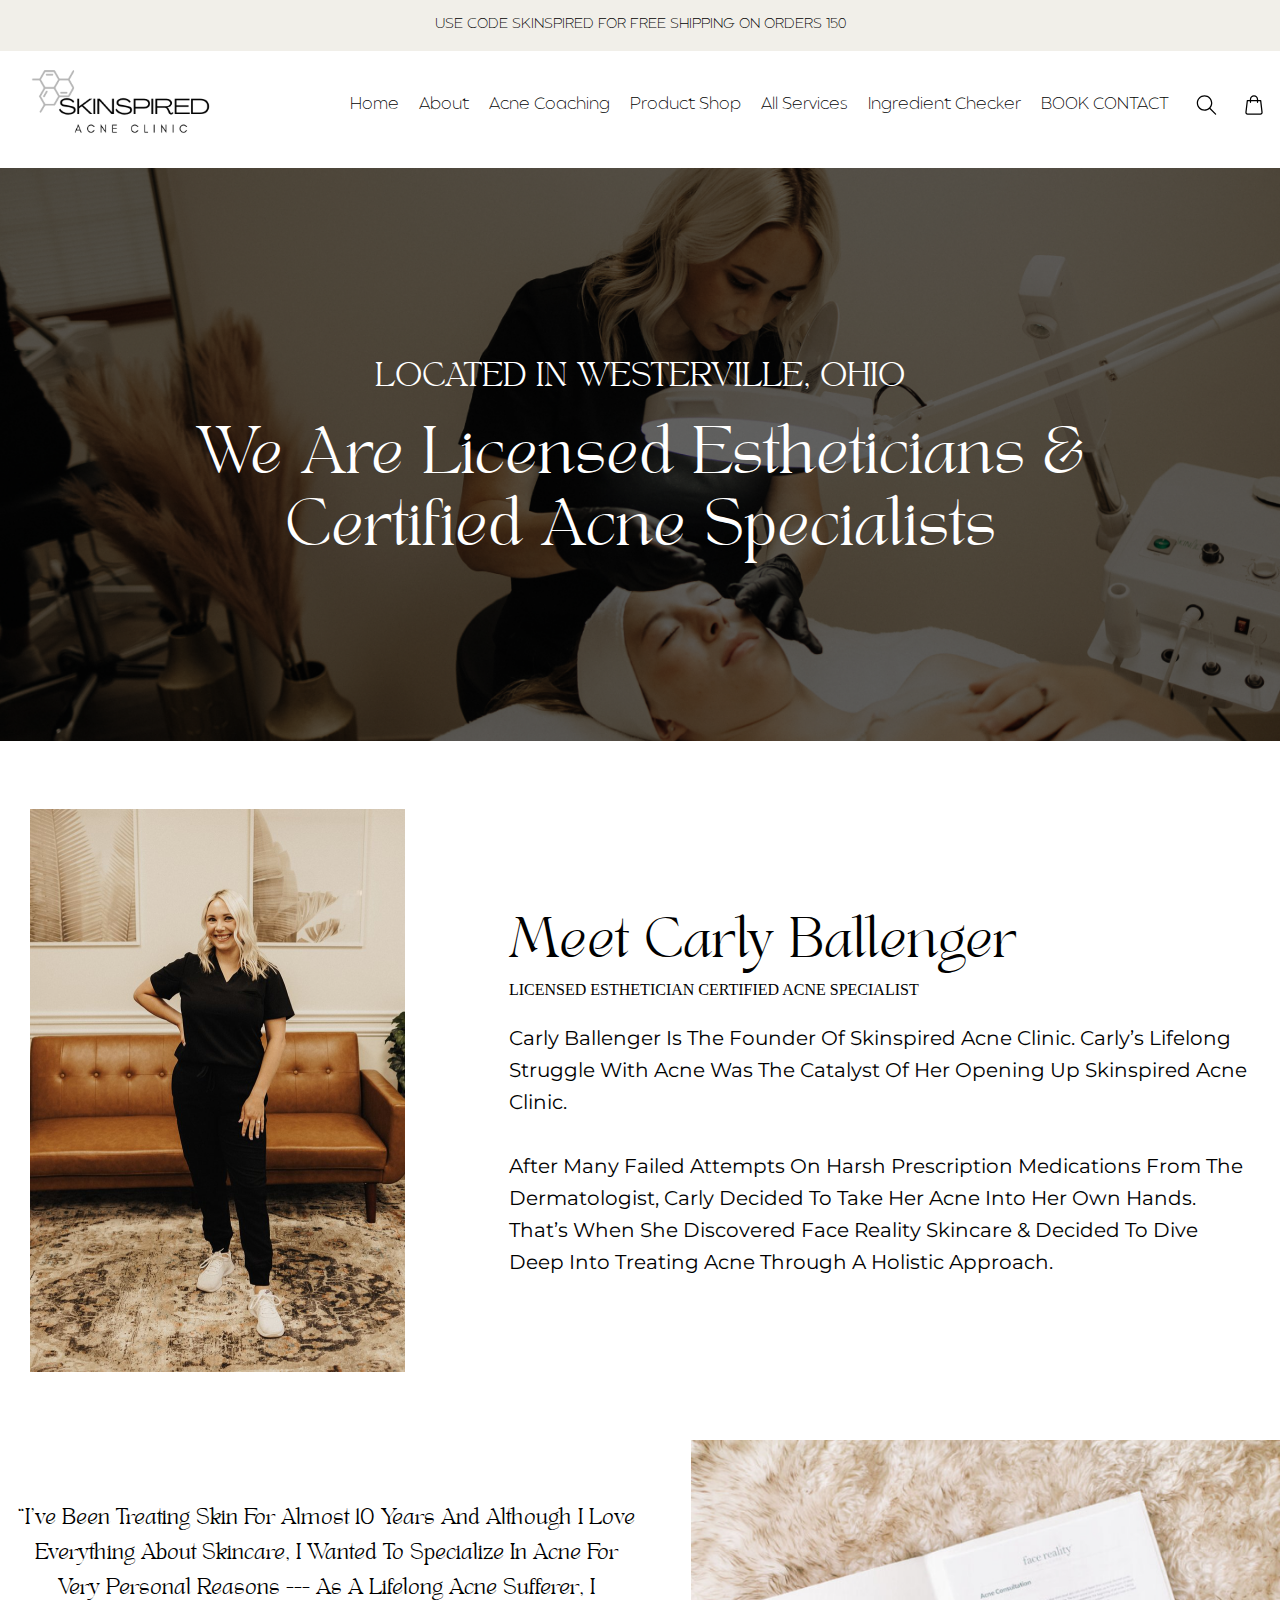
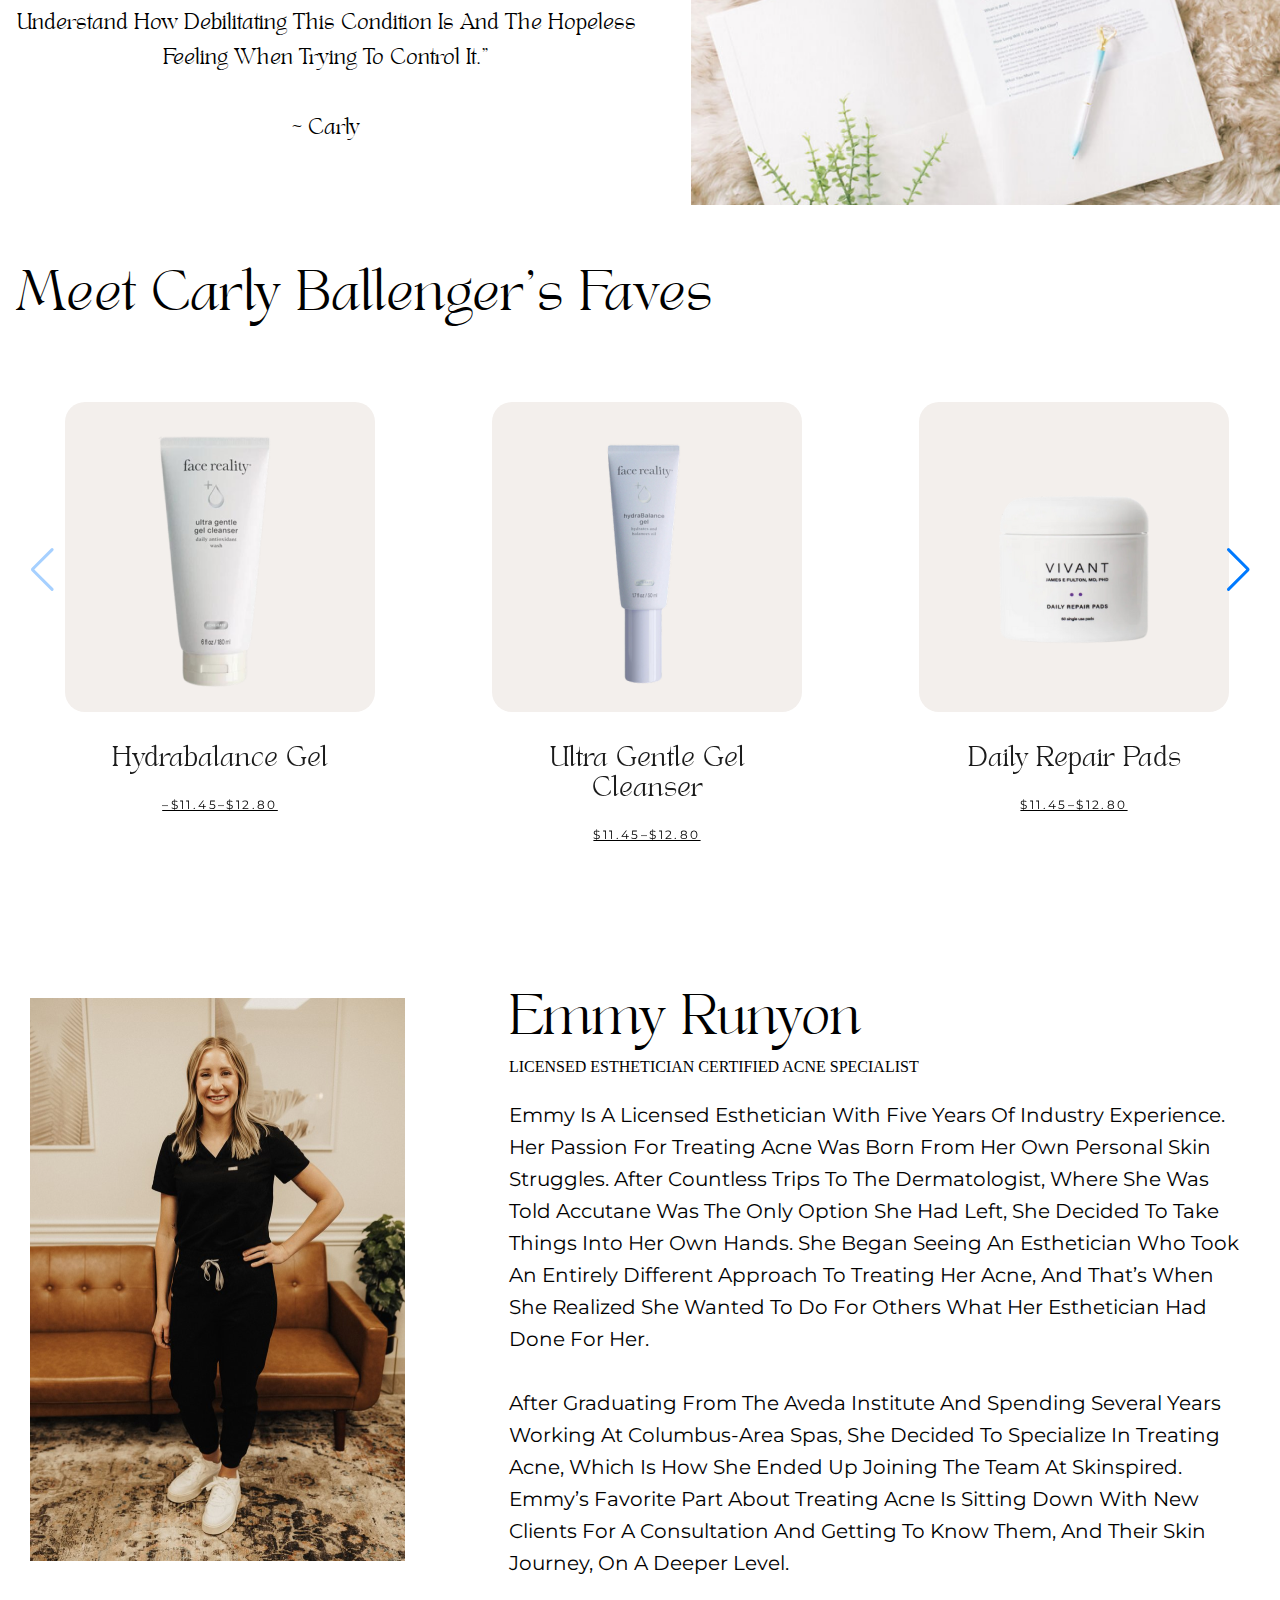
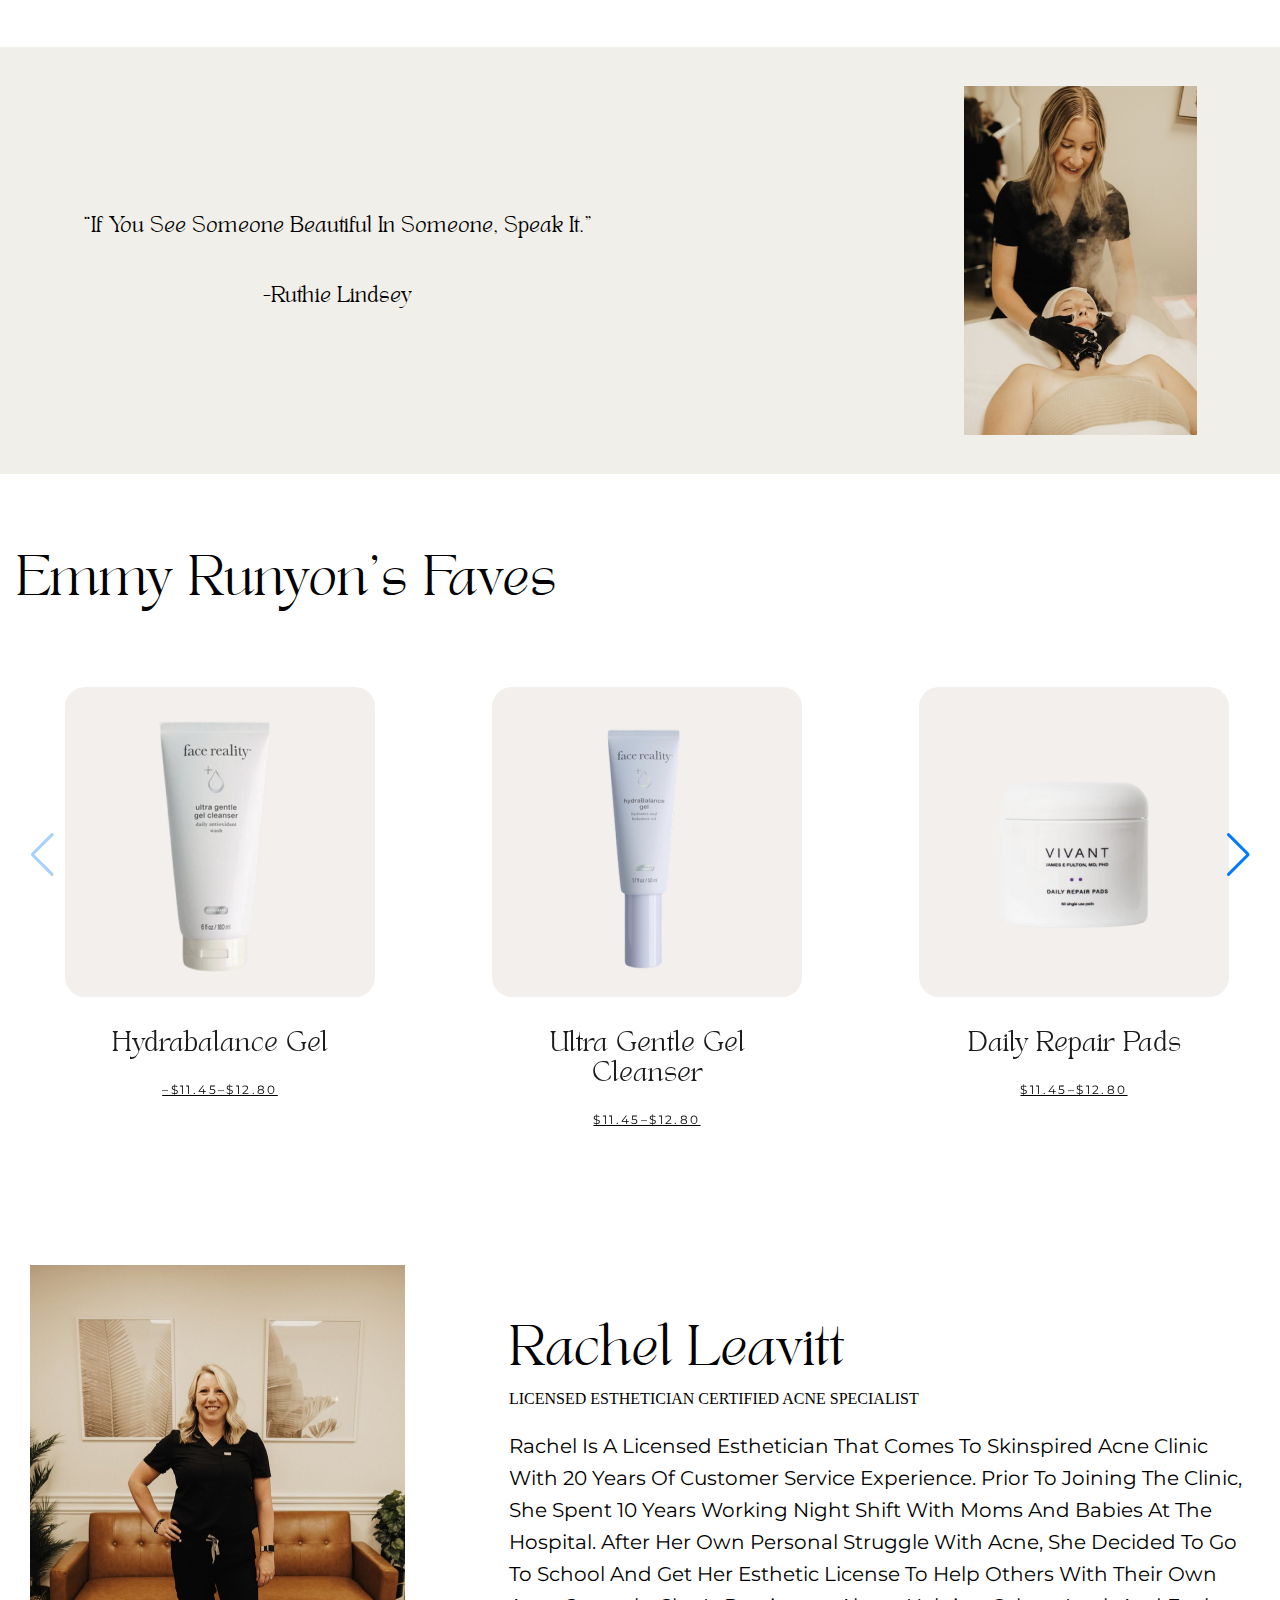
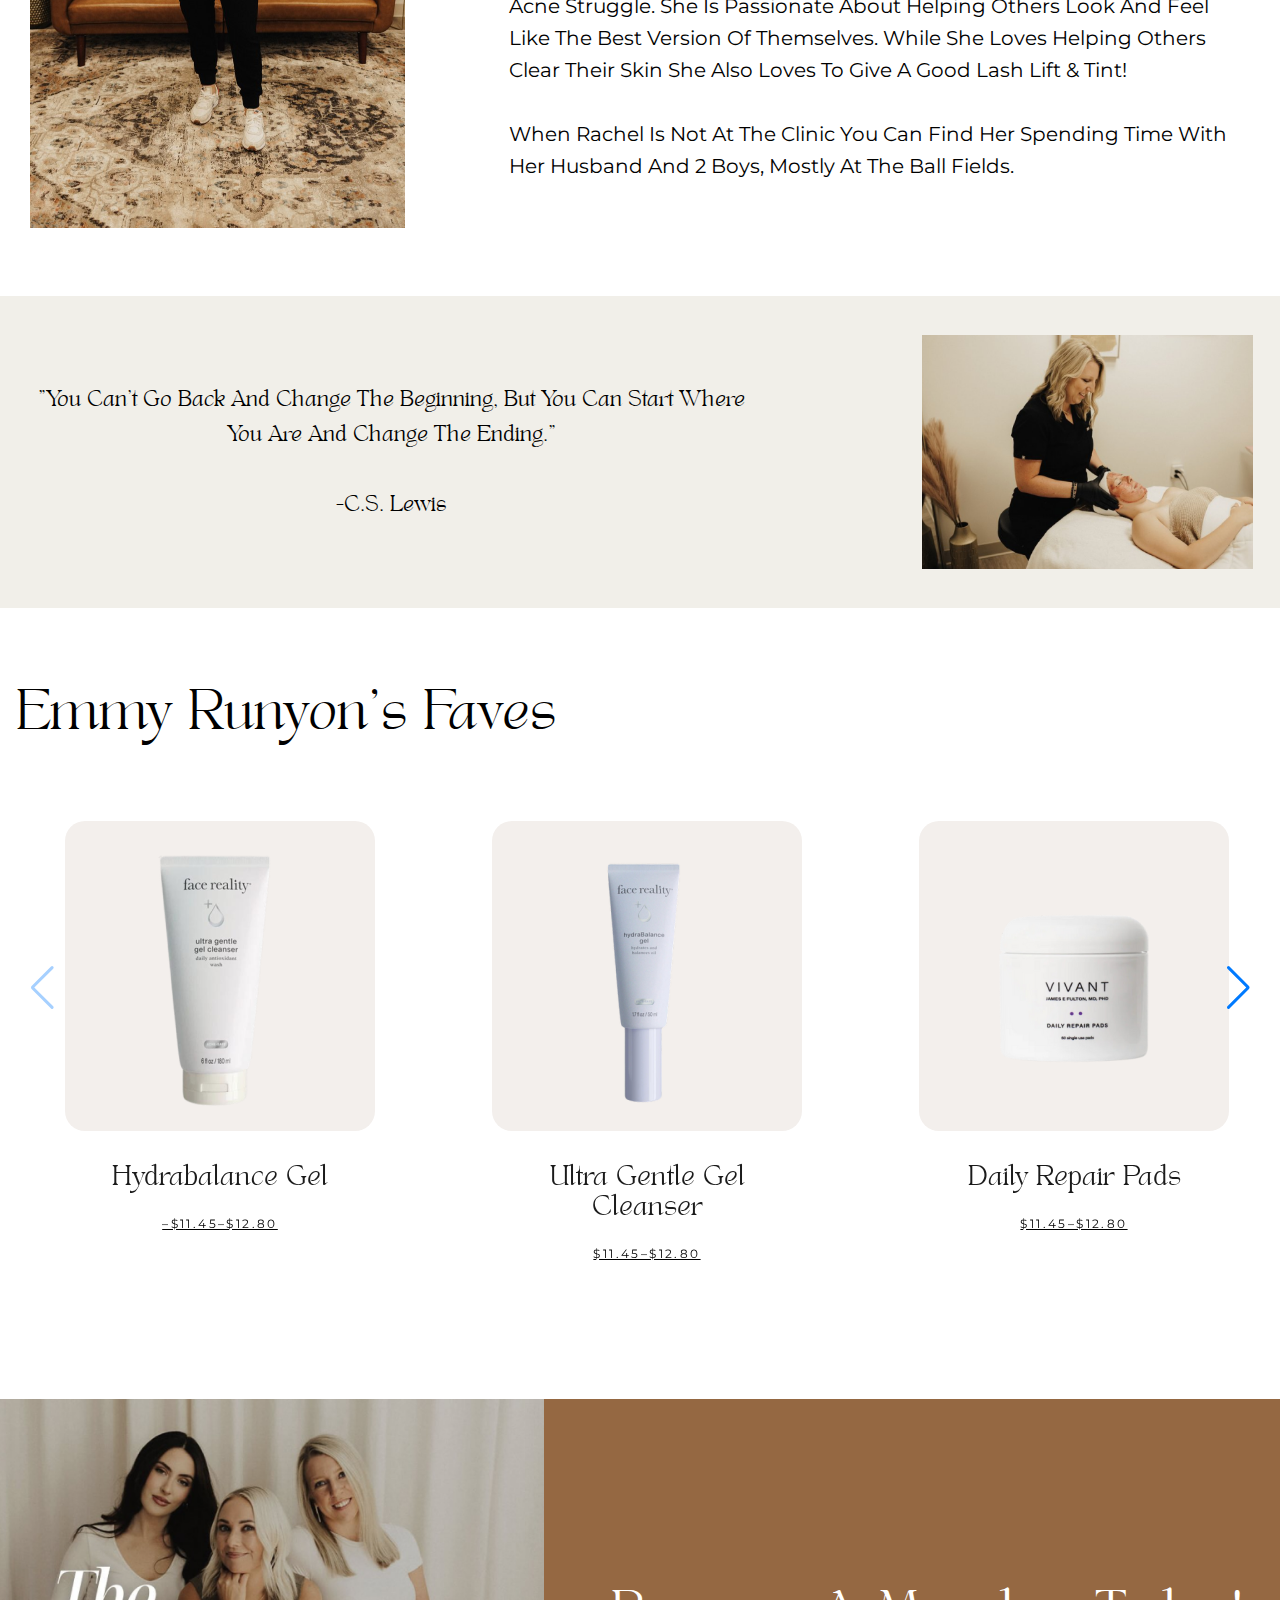
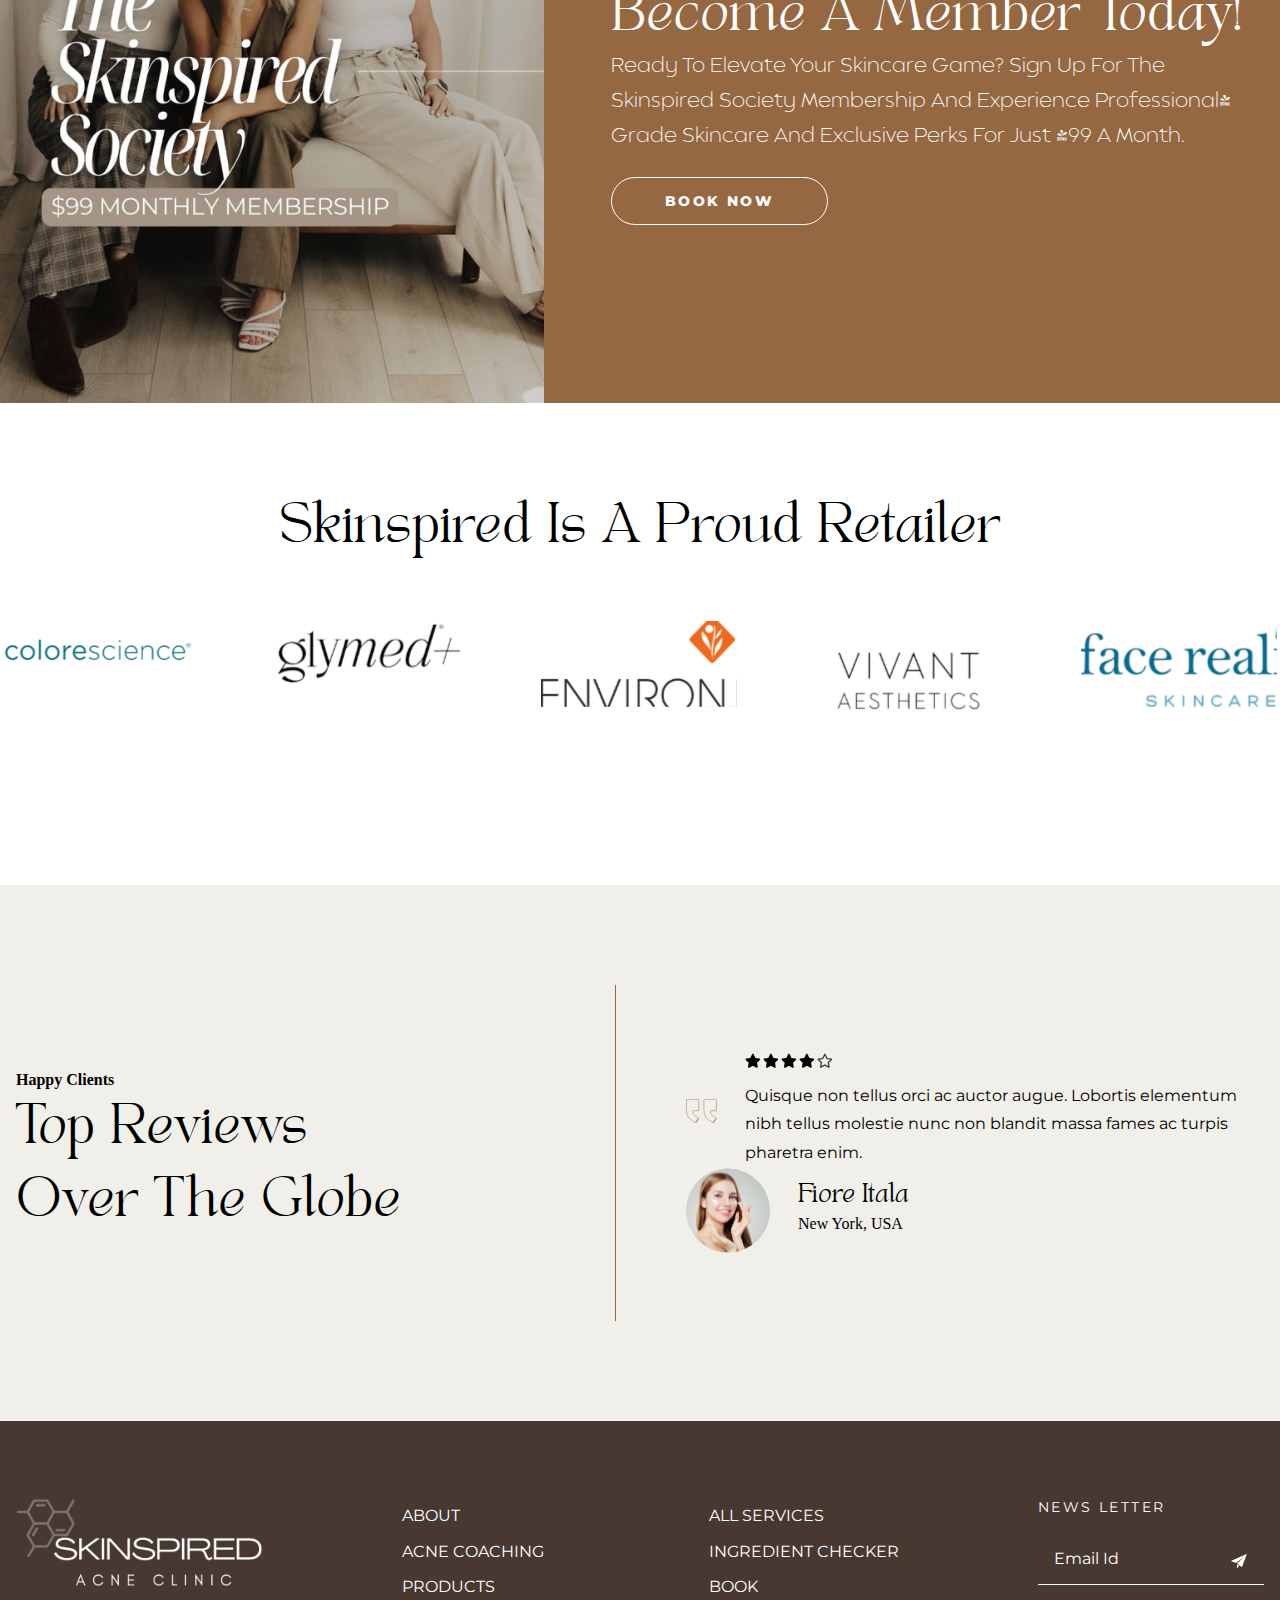
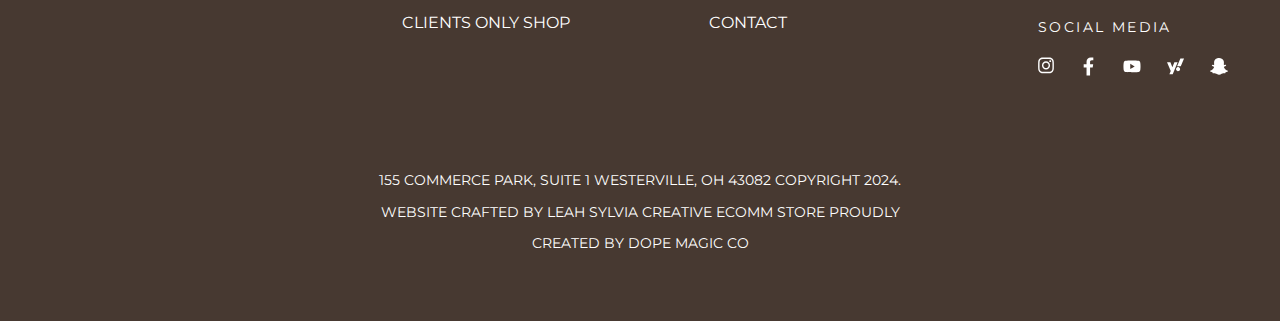
==== commit 3c6ae8fc: "Create about page ui" ====
--- a/about.html
+++ b/about.html
@@ -130,72 +130,61 @@
     <!-- about product  -->
     <section class="about_productSec container">
         <h3 class="sec-heading">Meet Carly Ballenger's Faves</h3>
-        <div class="about_products">
-            <div class="swiper productmySwiper">
-                <div class="swiper-wrapper">
-                    <div class="swiper-slide">
-                        <div class="about_product">
-                            <div class="about_productImg">
-                                <img src="./assets/images/about-product1.png" alt="about_product">
-                            </div>
-                            <h3>Hydrabalance Gel</h3>
-                            <a href="">–$11.45–$12.80</a>
-                        </div>
-                    </div>
-                    <div class="swiper-slide">
-                        <div class="about_product">
-                            <div class="about_productImg">
-                                <img src="./assets/images/about_product2.png" alt="about_product">
-                            </div>
-                            <h3>Ultra Gentle Gel Cleanser</h3>
-                            <a href="">$11.45–$12.80</a>
-                        </div>
-                    </div>
-                    <div class="swiper-slide">
-                        <div class="about_product">
-                            <div class="about_productImg">
-                                <img src="./assets/images/about-product1.png" alt="about_product">
-                            </div>
-                            <h3>$11.45–$12.80</h3>
-                            <a href="">$11.45–$12.80</a>
-                        </div>
-                    </div>
-                    <div class="swiper-slide">
-                        <div class="about_product">
-                            <div class="about_productImg">
-                                <img src="./assets/images/about-product1.png" alt="about_product">
-                            </div>
-                            <h3>Hydrabalance Gel</h3>
-                            <a href="">–$11.45–$12.80</a>
-                        </div>
-                    </div>
-                    <div class="swiper-slide">
-                        <div class="about_product">
-                            <div class="about_productImg">
-                                <img src="./assets/images/about_product2.png" alt="about_product">
-                            </div>
-                            <h3>Ultra Gentle Gel Cleanser</h3>
-                            <a href="">$11.45–$12.80</a>
-                        </div>
-                    </div>
-                    <div class="swiper-slide">
-                        <div class="about_product">
-                            <div class="about_productImg">
-                                <img src="./assets/images/about-product1.png" alt="about_product">
-                            </div>
-                            <h3>$11.45–$12.80</h3>
-                            <a href="">$11.45–$12.80</a>
-                        </div>
-                    </div>
-
-                </div>
-                <div class="swiper-button-next"></div>
-                <div class="swiper-button-prev"></div>
-                <div class="swiper-pagination"></div>
-            </div>
-        </div>
-
-
+        <div class="swiper productmySwiper container">
+            <div class="swiper-wrapper container">
+                <div class="swiper-slide">
+                    <div class="about_product">
+                        <div class="about_productImg">
+                            <img src="./assets/images/about-product1.png" alt="about_product">
+                        </div>
+                        <h3>Hydrabalance Gel</h3>
+                        <a href="">–$11.45–$12.80</a>
+                    </div>
+                </div>
+                <div class="swiper-slide">
+                    <div class="about_product">
+                        <div class="about_productImg">
+                            <img src="./assets/images/about_product2.png" alt="about_product">
+                        </div>
+                        <h3>Ultra Gentle Gel Cleanser</h3>
+                        <a href="">$11.45–$12.80</a>
+                    </div>
+                </div>
+                <div class="swiper-slide">
+                    <div class="about_product">
+                        <div class="about_productImg">
+                            <img src="./assets/images/about-product3.png" alt="about_product">
+                        </div>
+                        <h3>Daily Repair Pads</h3>
+                        <a href="">$11.45–$12.80</a>
+                    </div>
+                </div>
+                <div class="swiper-slide">
+                    <div class="about_product">
+                        <div class="about_productImg">
+                            <img src="./assets/images/about-product1.png" alt="about_product">
+                        </div>
+                        <h3>Hydrabalance Gel</h3>
+                        <a href="">–$11.45–$12.80</a>
+                    </div>
+                </div>
+                <div class="swiper-slide">
+                    <div class="about_product">
+                        <div class="about_productImg">
+                            <img src="./assets/images/about_product2.png" alt="about_product">
+                        </div>
+                        <h3>Ultra Gentle Gel Cleanser</h3>
+                        <a href="">$11.45–$12.80</a>
+                    </div>
+                </div>
+            </div>
+            <div class="swiper-button-next"></div>
+            <div class="swiper-button-prev"></div>
+            <!-- <div class="swiper-pagination"></div> -->
+        </div>
+        <!-- <div class="about_products">
+            
+        </div> -->
         </div>
     </section>
     <!--info section  Emmy Runyon -->
@@ -237,6 +226,66 @@
             </div>
         </div>
     </section>
+    <!-- about product  -->
+    <section class="about_productSec container">
+        <h3 class="sec-heading">Emmy Runyon's Faves</h3>
+        <div class="swiper productmySwiper container">
+            <div class="swiper-wrapper container">
+                <div class="swiper-slide">
+                    <div class="about_product">
+                        <div class="about_productImg">
+                            <img src="./assets/images/about-product1.png" alt="about_product">
+                        </div>
+                        <h3>Hydrabalance Gel</h3>
+                        <a href="">–$11.45–$12.80</a>
+                    </div>
+                </div>
+                <div class="swiper-slide">
+                    <div class="about_product">
+                        <div class="about_productImg">
+                            <img src="./assets/images/about_product2.png" alt="about_product">
+                        </div>
+                        <h3>Ultra Gentle Gel Cleanser</h3>
+                        <a href="">$11.45–$12.80</a>
+                    </div>
+                </div>
+                <div class="swiper-slide">
+                    <div class="about_product">
+                        <div class="about_productImg">
+                            <img src="./assets/images/about-product3.png" alt="about_product">
+                        </div>
+                        <h3>Daily Repair Pads</h3>
+                        <a href="">$11.45–$12.80</a>
+                    </div>
+                </div>
+                <div class="swiper-slide">
+                    <div class="about_product">
+                        <div class="about_productImg">
+                            <img src="./assets/images/about-product1.png" alt="about_product">
+                        </div>
+                        <h3>Hydrabalance Gel</h3>
+                        <a href="">–$11.45–$12.80</a>
+                    </div>
+                </div>
+                <div class="swiper-slide">
+                    <div class="about_product">
+                        <div class="about_productImg">
+                            <img src="./assets/images/about_product2.png" alt="about_product">
+                        </div>
+                        <h3>Ultra Gentle Gel Cleanser</h3>
+                        <a href="">$11.45–$12.80</a>
+                    </div>
+                </div>
+            </div>
+            <div class="swiper-button-next"></div>
+            <div class="swiper-button-prev"></div>
+            <!-- <div class="swiper-pagination"></div> -->
+        </div>
+        <!-- <div class="about_products">
+        
+    </div> -->
+        </div>
+    </section>
     <!--info section  Emmy Runyon -->
     <section class="info rachel-leavitt">
         <div class="info_wrapper container">
@@ -275,11 +324,75 @@
             </div>
         </div>
     </section>
+    <!-- about product  -->
+    <section class="about_productSec container">
+        <h3 class="sec-heading">Emmy Runyon's Faves</h3>
+        <div class="swiper productmySwiper container">
+            <div class="swiper-wrapper container">
+                <div class="swiper-slide">
+                    <div class="about_product">
+                        <div class="about_productImg">
+                            <img src="./assets/images/about-product1.png" alt="about_product">
+                        </div>
+                        <h3>Hydrabalance Gel</h3>
+                        <a href="">–$11.45–$12.80</a>
+                    </div>
+                </div>
+                <div class="swiper-slide">
+                    <div class="about_product">
+                        <div class="about_productImg">
+                            <img src="./assets/images/about_product2.png" alt="about_product">
+                        </div>
+                        <h3>Ultra Gentle Gel Cleanser</h3>
+                        <a href="">$11.45–$12.80</a>
+                    </div>
+                </div>
+                <div class="swiper-slide">
+                    <div class="about_product">
+                        <div class="about_productImg">
+                            <img src="./assets/images/about-product3.png" alt="about_product">
+                        </div>
+                        <h3>Daily Repair Pads</h3>
+                        <a href="">$11.45–$12.80</a>
+                    </div>
+                </div>
+                <div class="swiper-slide">
+                    <div class="about_product">
+                        <div class="about_productImg">
+                            <img src="./assets/images/about-product1.png" alt="about_product">
+                        </div>
+                        <h3>Hydrabalance Gel</h3>
+                        <a href="">–$11.45–$12.80</a>
+                    </div>
+                </div>
+                <div class="swiper-slide">
+                    <div class="about_product">
+                        <div class="about_productImg">
+                            <img src="./assets/images/about_product2.png" alt="about_product">
+                        </div>
+                        <h3>Ultra Gentle Gel Cleanser</h3>
+                        <a href="">$11.45–$12.80</a>
+                    </div>
+                </div>
+            </div>
+            <div class="swiper-button-next"></div>
+            <div class="swiper-button-prev"></div>
+            <!-- <div class="swiper-pagination"></div> -->
+        </div>
+        </div>
+    </section>
     <!-- member section -->
     <section class="member">
-        <div class="memeber_wrapper">
-            <div class="member_left"></div>
-            <div class="member_right"></div>
+        <div class="memeber_wrapper container">
+            <div class="member_left">
+                <img src="./assets/images/member.png" alt="memeber">
+            </div>
+            <div class="member_right">
+                <h3 class="sec-heading">Become a Member Today!</h3>
+                <p>Ready to elevate your skincare game? Sign up for the Skinspired Society membership and experience
+                    professional-grade skincare and exclusive perks for just $99 a month.</p>
+                <button class="btn">Book Now</button>
+            </div>
         </div>
     </section>
     <!-- brand section -->
@@ -512,7 +625,6 @@
     <script src="./assets/package-swiper/swiper-bundle.min.js"></script>
     <!-- main js link -->
     <script src="./assets/js/main.js"></script>
-
 </body>
 
 </html>--- a/assets/css/style.css
+++ b/assets/css/style.css
@@ -826,9 +826,10 @@
 
 /* ======= */
 
-.about{
+.about {
   margin-bottom: 68px;
 }
+
 .about_section {
   position: relative;
 }
@@ -868,44 +869,53 @@
   font-weight: 400;
   line-height: 155.923%;
 }
+
 /* info section */
-.info_wrapper{
+.info_wrapper {
   display: flex;
   justify-content: space-between;
   align-items: center;
   max-width: 1252px;
   gap: 1rem;
 }
-.info_img img{
+
+.info_img img {
   max-width: 375px;
 }
-.info_right{
+
+.info_right {
   max-width: 741px;
   width: 100%;
 }
-.info_right p{
+
+.info_right p {
   margin-bottom: 17px;
-  color:var(--black-color);
-font-family: var(--primary-color);
-font-weight: 200;
-line-height: 180% ;
-}
-.info_right h4{
-  color:var(--black-color);
+  color: var(--black-color);
+  font-family: var(--primary-color);
+  font-weight: 200;
+  line-height: 180%;
+}
+
+.info_right h4 {
+  color: var(--black-color);
   font-family: var(--secondary-font);
   font-size: 20px;
   font-weight: 400;
-  line-height:  160% ;
-  text-transform: capitalize;;
-}
-.info_right h4:nth-of-type(1){
+  line-height: 160%;
+  text-transform: capitalize;
+  ;
+}
+
+.info_right h4:nth-of-type(1) {
   margin-bottom: 32px;
 }
-.info{
+
+.info {
   margin-bottom: 68px;
 }
+
 /*  */
-.info_inner{
+.info_inner {
   max-width: 1380px;
   padding-right: 0;
   display: flex;
@@ -914,102 +924,179 @@
   gap: 55px;
   margin-bottom: 51px;
 }
-.info_innerLeft{
+
+.info_innerLeft {
   max-width: 620px;
   width: 100%;
 }
-.info_innerLeft p{
-  color:var(--black-color);
-  font-family:var(--Tanaegean-font);
-  font-weight: 400; 
-  line-height: 218.75% ;
+
+.info_innerLeft p {
+  color: var(--black-color);
+  font-family: var(--Tanaegean-font);
+  font-weight: 400;
+  line-height: 218.75%;
   text-transform: capitalize;
   text-align: center;
 }
-.info_innerLeft  span{
- margin-top: 35px;
- display: block;
- text-align: center;
-}
-.info_innerRight_img img{ 
+
+.info_innerLeft span {
+  margin-top: 35px;
+  display: block;
+  text-align: center;
+}
+
+.info_innerRight_img img {
   max-width: 679px;
 }
+
 /*  about_productSec*/
-.about_productSec{
+.about_productSec {
   margin-bottom: 137px;
-  text-align: center;
-  display: none;
-}
-.about_productSec .sec-heading{
- text-align: start;
-}
-.about_productSec .swiper-slide{
- max-width: 310px;
- width: 100%;
- 
-}
- .about_productSec .swiper-wrapper{
-  max-width:1128px ;
-  width: 100%;
-  margin: 0 auto;
-  border: 1px solid red;
- }
-
-.about_productImg img{
-max-width: 310px;
-border-radius: 20px;
-background-color: #F3EFEC;
-margin-bottom: 30px;
-}
-.about_product h3{
+}
+
+.about_productSec h3 {
+  margin-bottom: 73px;
+}
+
+.about_productSec .sec-heading {
+  text-align: start;
+}
+
+.about_productSec .swiper-wrapper {
+  max-width: 1150px;
+}
+
+.about_productSec .swiper-slide {
+  max-width: 310px;
+  width: 100%;
+  text-align: center;
+  cursor: pointer;
+}
+
+.about_productSec .swiper-button-next,
+.swiper-button-prev {
+  top: 38%;
+  padding-inline: 1rem;
+}
+
+.about_productImg img {
+  max-width: 310px;
+  border-radius: 20px;
+  background-color: #F3EFEC;
+  margin-bottom: 30px;
+}
+
+.about_product h3 {
   color: #1B1B1B;
-  font-family:var(--Tanaegean-font);
+  font-family: var(--Tanaegean-font);
   font-size: 20px;
   font-weight: 400;
-  line-height:150%;
+  line-height: 150%;
   text-transform: capitalize;
   margin-bottom: 23px;
 }
-.about_product a{
-  color:var(--black-color);
-  font-family:var(--secondary-font);
+
+.about_product a {
+  color: var(--black-color);
+  font-family: var(--secondary-font);
   font-size: 12px;
   font-weight: 400;
-  line-height :120% ;
+  line-height: 120%;
   letter-spacing: 2.4px;
   text-decoration: underline;
 }
+
+.about_product a:hover {
+  text-decoration: none;
+}
+
 /* info  service */
-.info_service{
-  background-color:var(--Fuji-color);
+.info_service {
+  background-color: var(--Fuji-color);
   padding-block: 39px;
   margin-bottom: 67px;
 }
-.info_serviceSec{
-  display: flex;
-  justify-content:space-between;
+
+.info_serviceSec {
+  display: flex;
+  justify-content: space-between;
   align-items: center;
   max-width: 1146px;
   text-align: center;
 }
-.info_serviceLeft p{
+
+.info_serviceLeft p {
   margin-bottom: 35px;
 }
-.info_serviceLeft p,a{
-  color:var(--black-color);
-  font-family:var(--Tanaegean-font);
-  font-weight: 400;
-  line-height: 218.75% ;
+
+.info_serviceLeft p,
+a {
+  color: var(--black-color);
+  font-family: var(--Tanaegean-font);
+  font-weight: 400;
+  line-height: 218.75%;
   text-transform: capitalize;
 }
-.info_serviceRight img{
+
+.info_serviceRight img {
   max-width: 233px;
 }
+
 /* cs lewis */
-.cs_lewis .info_serviceSec{
+.cs_lewis .info_serviceSec {
   max-width: 1258px;
   gap: 165px;
 }
-.cs_lewis img{
+
+.cs_lewis img {
   max-width: 473px;
+}
+
+.member {
+  background-color: var(--primary-color);
+  margin-bottom: 85px;
+}
+
+.memeber_wrapper {
+  display: flex;
+  padding-left: 0;
+  justify-content: space-between;
+  align-items: center;
+  gap: 67px;
+}
+
+.member_left img {
+  max-width: 654px;
+}
+
+.member_right {
+  max-width: 653px;
+  width: 100%;
+}
+
+.member_right h3 {
+  color: var(--white-color);
+}
+
+.member_right p {
+  color: var(--white-color);
+  font-family: var(--primary-font);
+  font-size: 20px;
+  font-weight: 200;
+  line-height: 175%;
+  text-transform: capitalize;
+  margin-bottom: 22px;
+}
+
+.member_right .btn {
+  padding-inline: 53px;
+  background-color: transparent;
+  border: 1px solid var(--white-color);
+  color: var(--white-color);
+}
+
+.member_right .btn:hover {
+  background-color: var(--white-color);
+  color: var(--primary-color);
+  border-color: transparent;
 }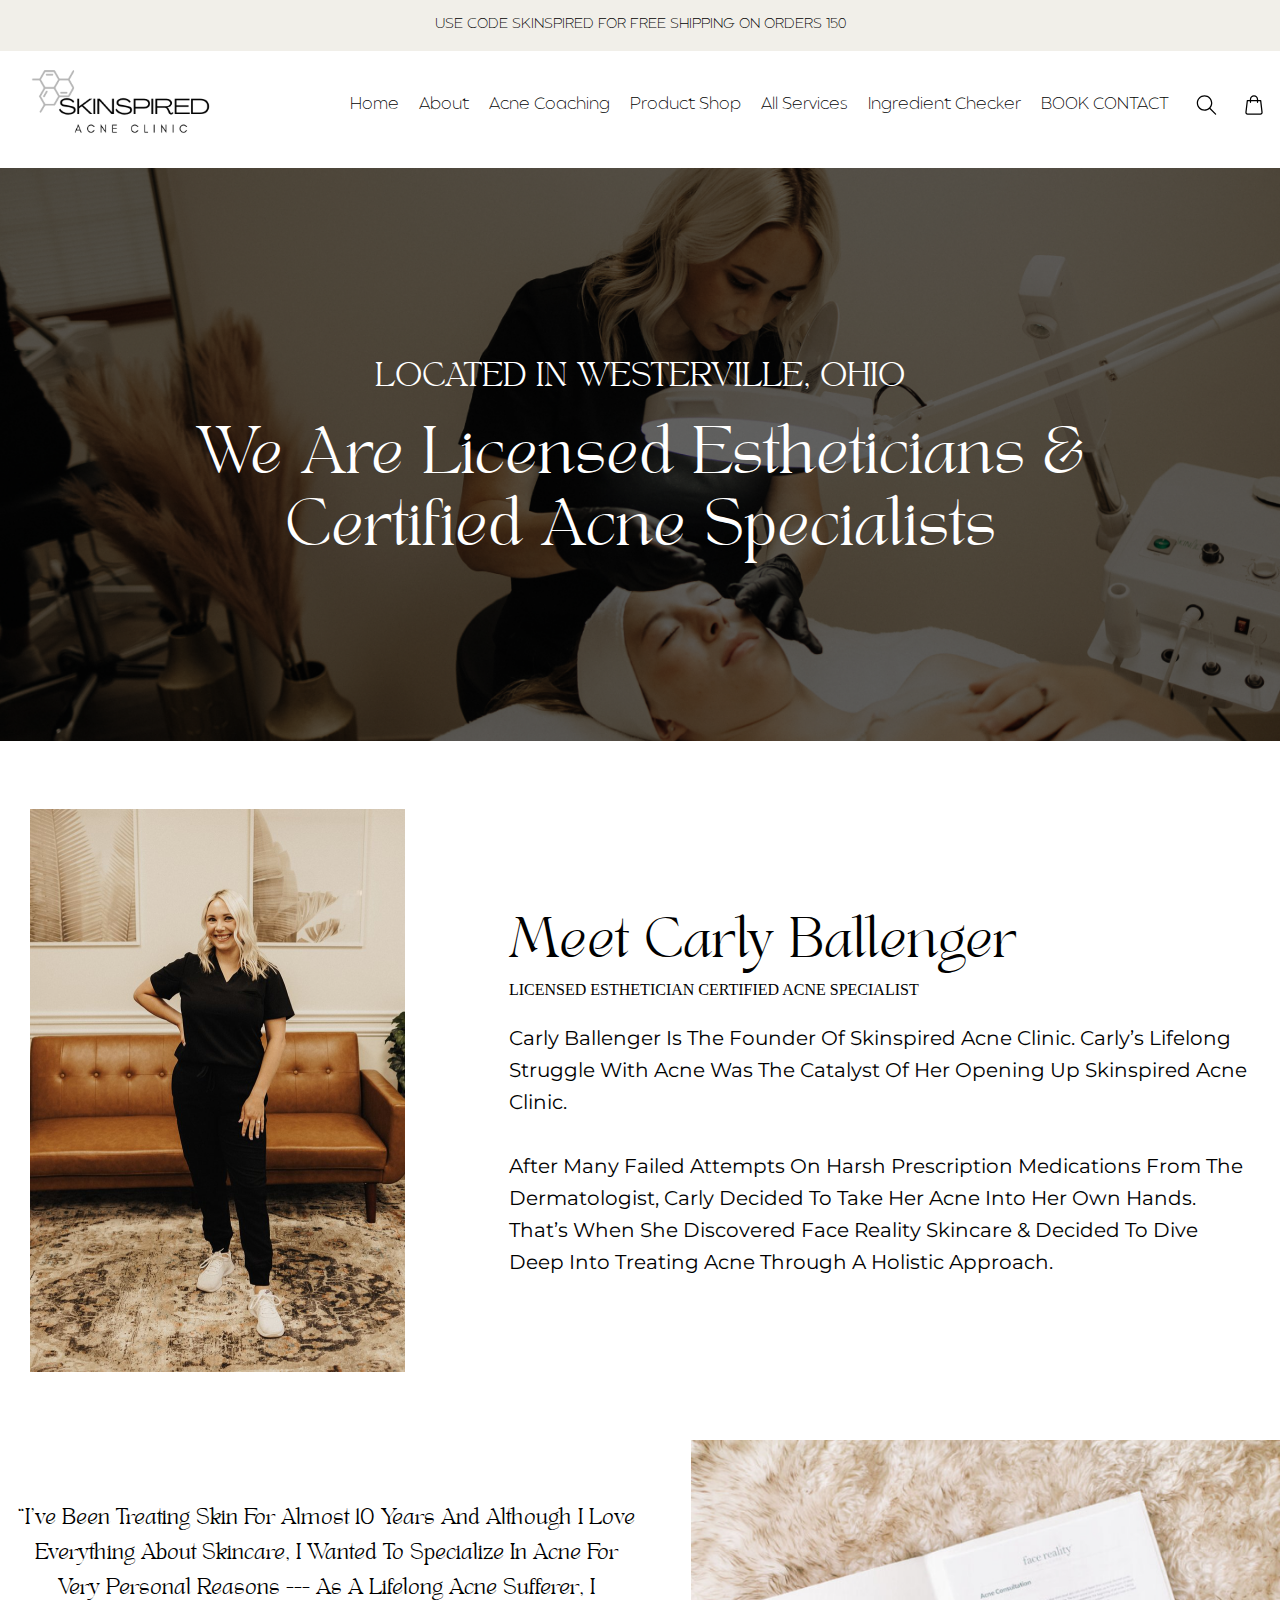
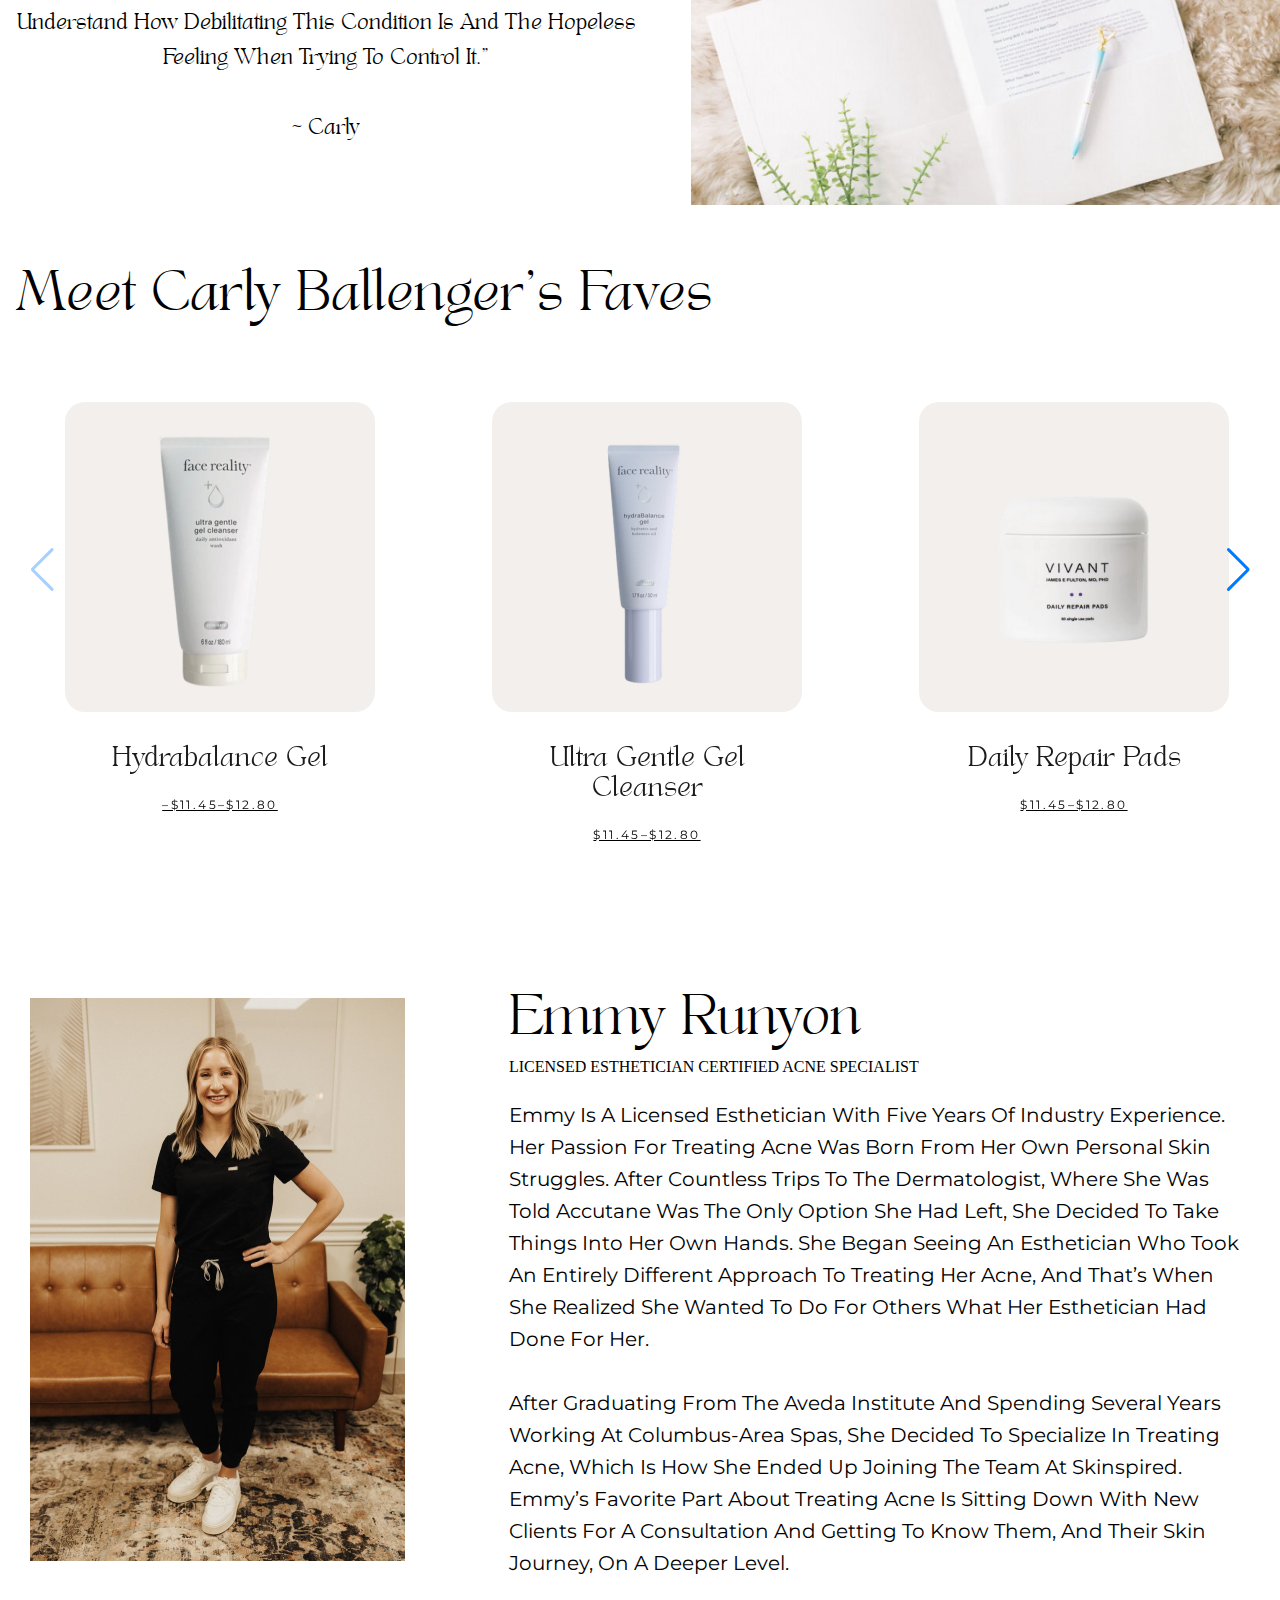
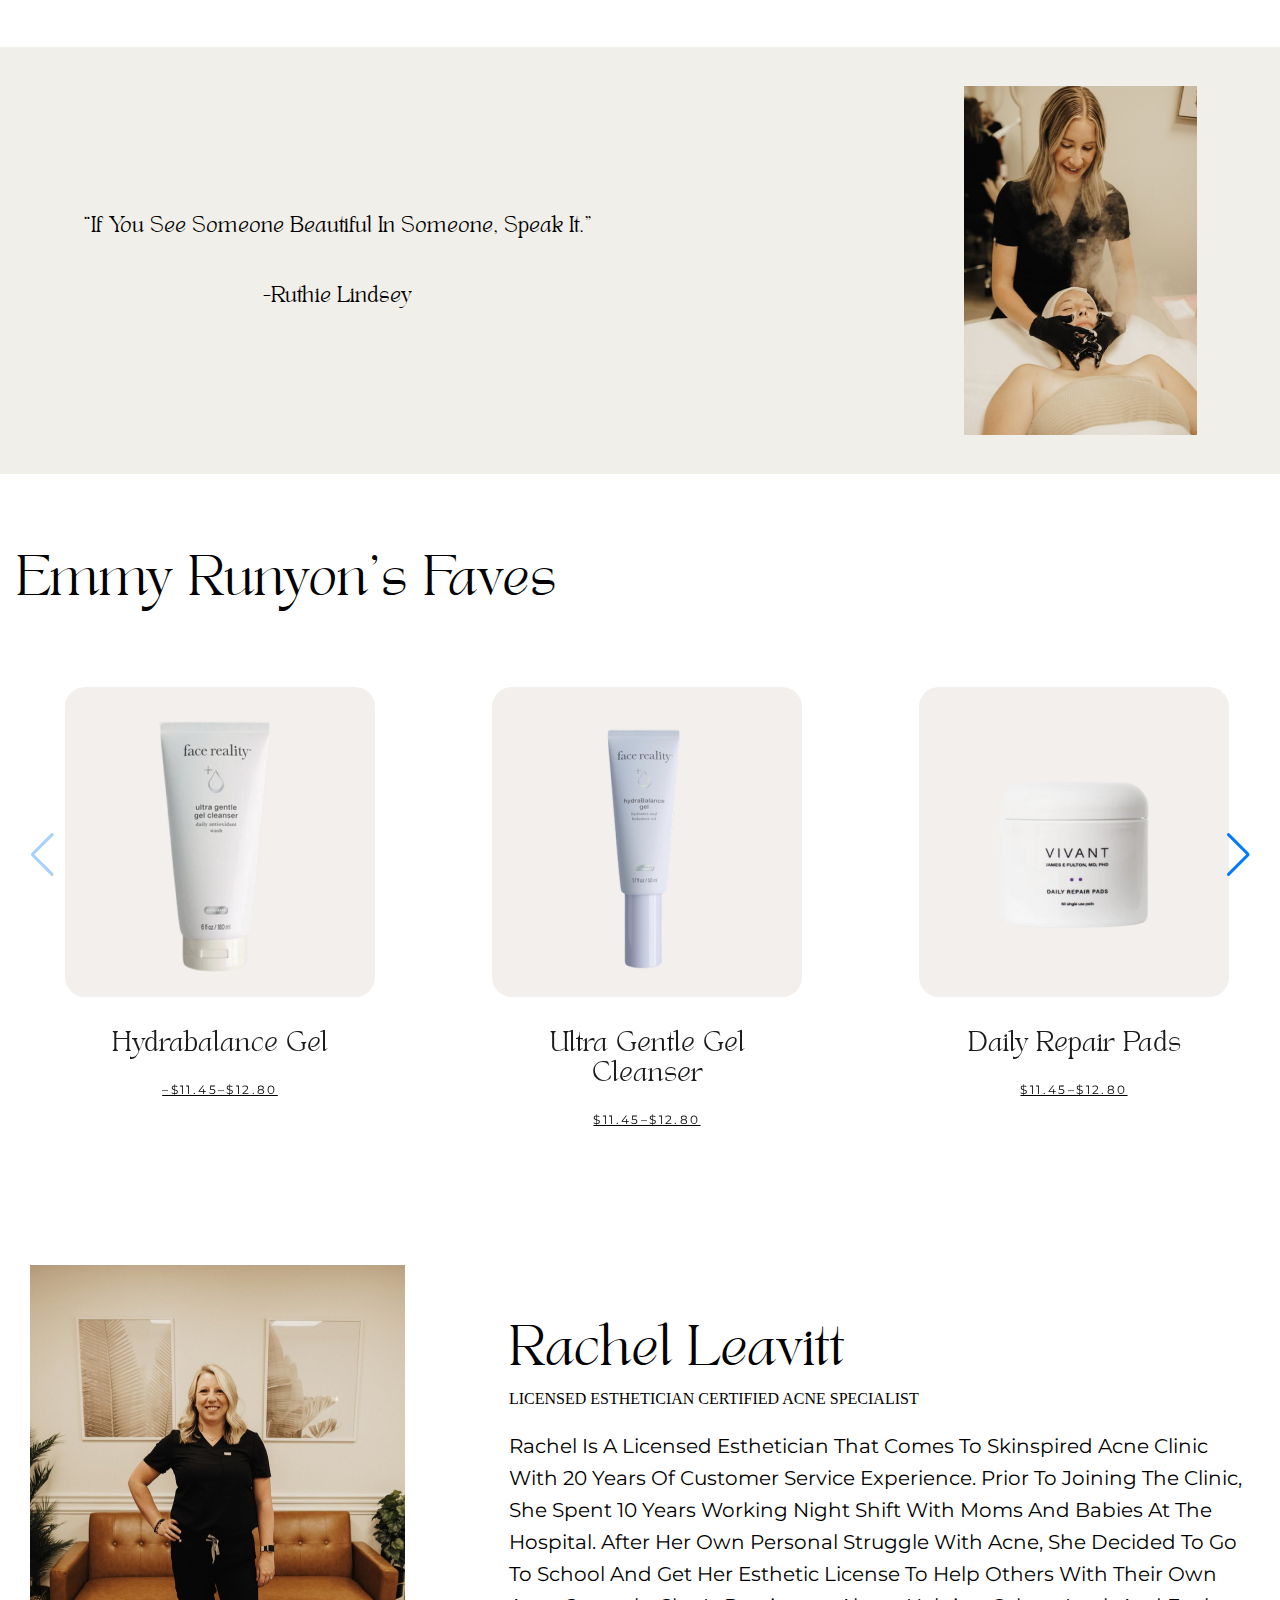
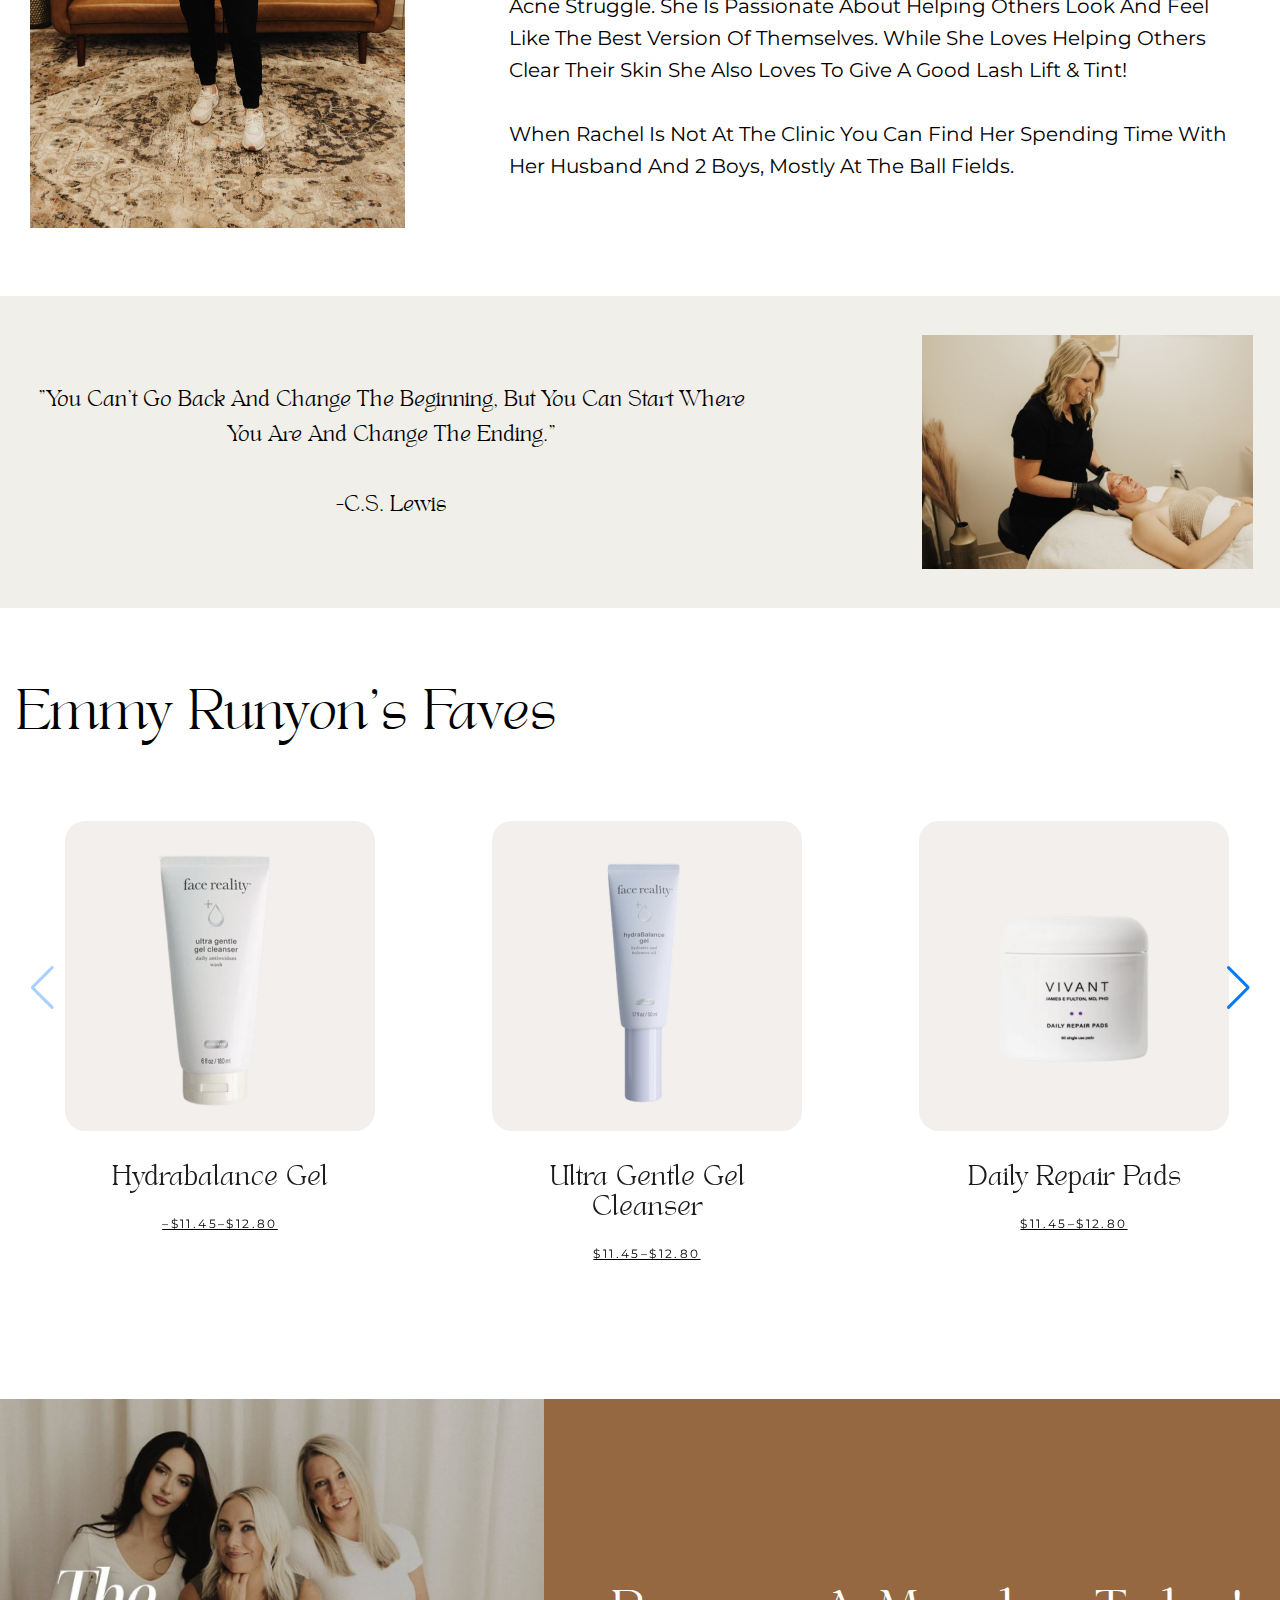
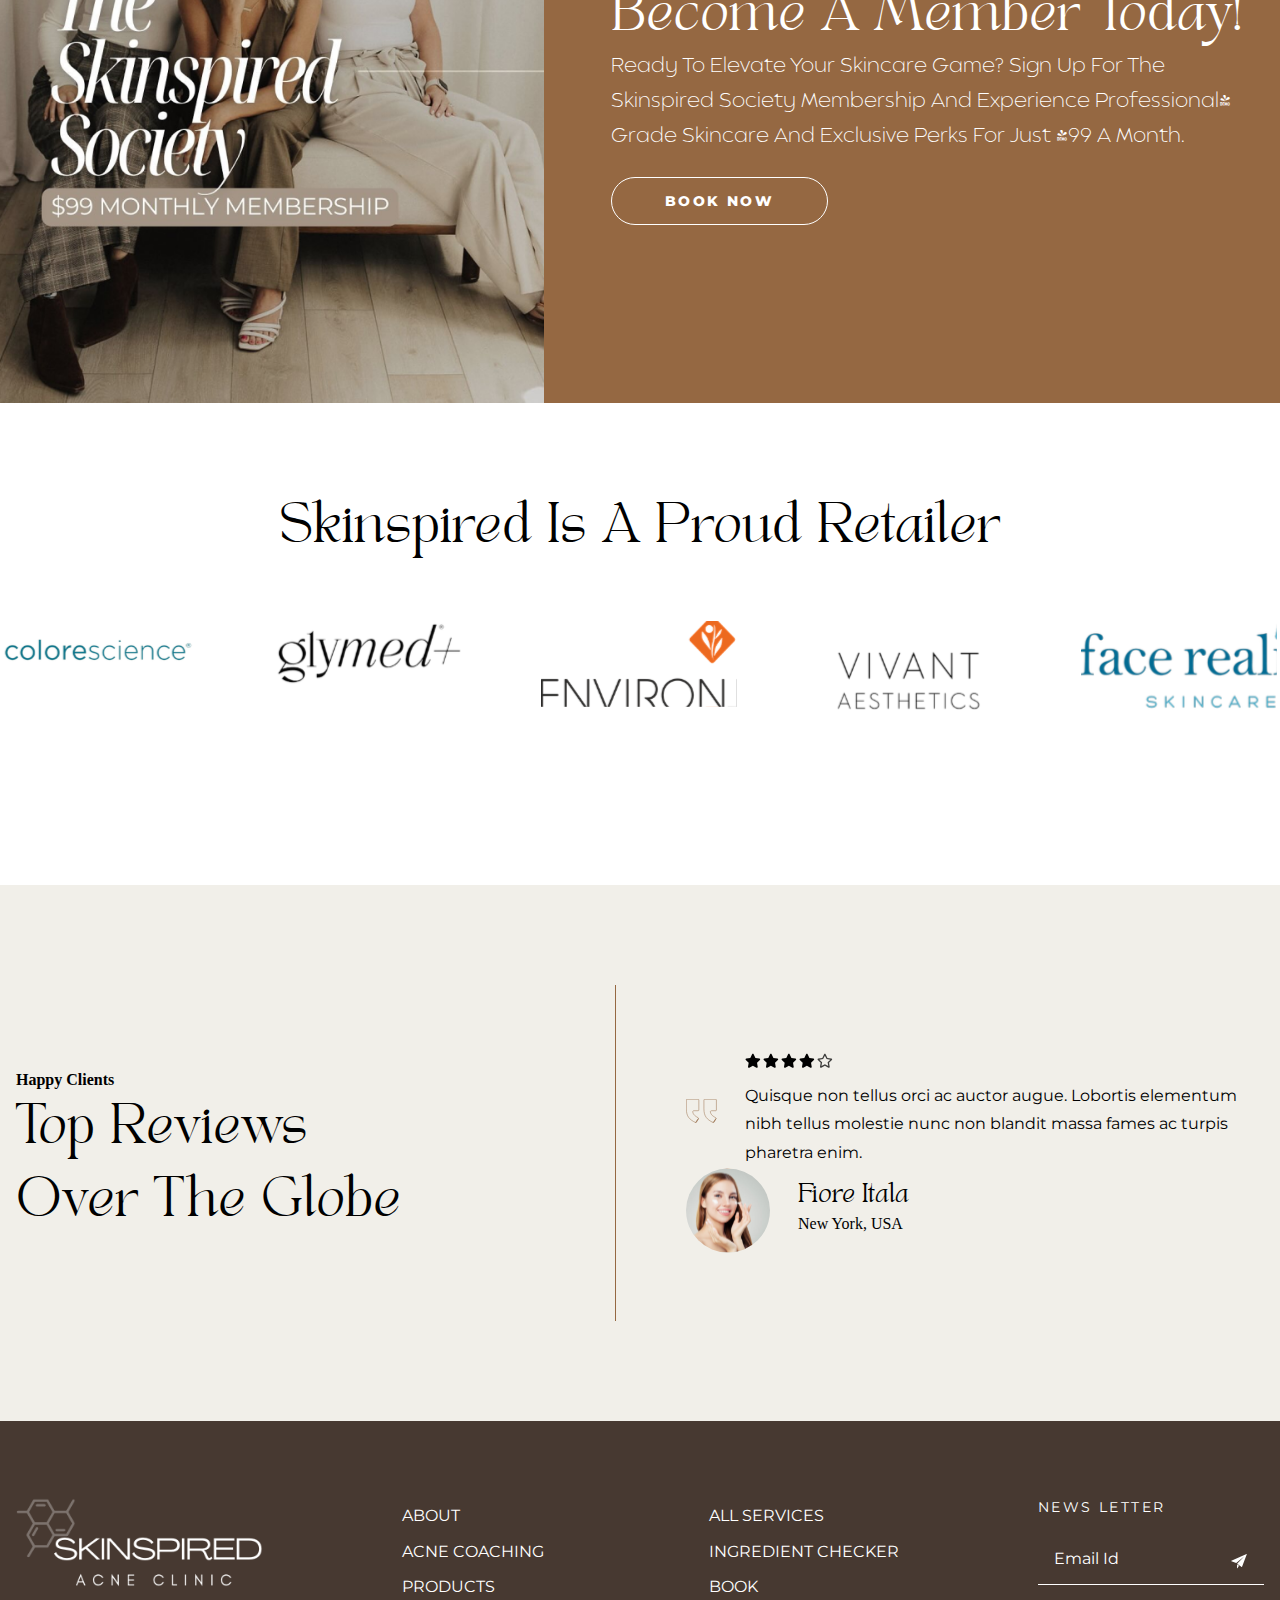
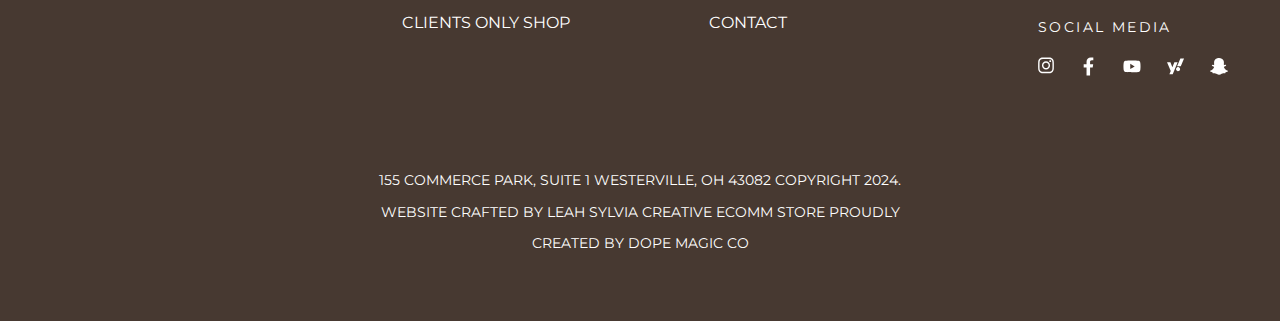
==== commit ccf87c61: "Upadted" ====
--- a/about.html
+++ b/about.html
@@ -25,65 +25,79 @@
             <p>USE CODE SKINSPIRED FOR FREE SHIPPING ON ORDERS 150</p>
         </div>
         <!-- navigation section -->
-        <div class="header_wrapper container">
-            <div class="header_logo">
-                <a href="">
-                    <img src="./assets/images/logo.svg" alt="logo">
-                </a>
-            </div>
-            <nav class="header-nav">
-                <ul class="header-list">
-                    <li class="header-item">
-                        <a href="/index.html" class="header-link">Home</a>
-                    </li>
-                    <li class="header-item">
-                        <a href="./about.html" class="header-link">About</a>
-                    </li>
-                    <li class="header-item">
-                        <a href="#" class="header-link">Acne Coaching </a>
-                    </li>
-                    <li class="header-item">
-                        <a href="#" class="header-link">product Shop</a>
-                    </li>
-                    <li class="header-item">
-                        <a href="#" class="header-link"> All Services</a>
-                    </li>
-                    <li class="header-item">
-                        <a href="#" class="header-link">Ingredient Checker</a>
-                    </li>
-                    <li class="header-item">
-                        <a href="#" class="header-link">BOOK CONTACT</a>
-                    </li>
-                    <div class="header_scialIcons">
-                        <li>
-                            <form>
-                                <a href=""> <img src="./assets/images/search.svg" class="form_search">
+        <div class="container">
+            <div class="header_wrapper">
+                <div class="header_logo">
+                    <a href="./index.html">
+                        <img src="./assets/images/logo.svg" alt="logo">
+                    </a>
+                </div>
+                <nav class="header-nav">
+                    <ul class="header-list">
+                        <li class="header-item">
+                            <a href="./index.html"
+                                class="header-link">Home</a>
+                        </li>
+                        <li class="header-item">
+                            <a href="./about.html"
+                                class="header-link">About</a>
+                        </li>
+                        <li class="header-item">
+                            <a href="#" class="header-link">Acne Coaching
+                            </a>
+                        </li>
+                        <li class="header-item">
+                            <a href="./product-shop.html"
+                                class="header-link">product Shop</a>
+                        </li>
+                        <li class="header-item">
+                            <a href="./services.html" class="header-link">
+                                All Services</a>
+                        </li>
+                        <li class="header-item">
+                            <a href="#" class="header-link">Ingredient
+                                Checker</a>
+                        </li>
+                        <li class="header-item">
+                            <a href="./virtual-consult-form.html" class="header-link">BOOK CONTACT</a>
+                        </li>
+                        <div class="header_scialIcons">
+                            <li>
+                                <form>
+                                    <a href> <img
+                                            src="./assets/images/search.svg"
+                                            class="form_search">
+                                    </a>
+                                </form>
+                            </li>
+                            <li>
+                                <a href> <img
+                                        src="./assets/images/shopping.svg"
+                                        class="shopping_card">
                                 </a>
-                            </form>
-                        </li>
-                        <li>
-                            <a href=""> <img src="./assets/images/shopping.svg" class="shopping_card">
-                            </a>
-                        </li>
-                    </div>
-                    <li class="close">
-                        <img src="./assets/images/close.png" alt="close" class="close_img">
-                    </li>
-                </ul>
-            </nav>
-            <div class="humburger">
-                <img src="./assets/images/hamburger.png" alt="humburger">
-            </div>
+                            </li>
+                        </div>
+                        <li class="close">
+                            <img src="./assets/images/close.png" alt="close"
+                                class="close_img">
+                        </li>
+                    </ul>
+                </nav>
+                <div class="humburger">
+                    <img src="./assets/images/hamburger.png"
+                        alt="humburger">
+                </div>
 
+            </div>
         </div>
     </header>
     <!-- about section -->
     <section class="about">
-        <div class="about_section">
-            <div class="about_img">
+        <div class="about_section banner_section">
+            <div class="banner_img">
                 <img src="./assets/images/about.png" alt="about">
             </div>
-            <div class="about_content container">
+            <div class="banner_content container">
                 <h3>LOCATED IN WESTERVILLE, OHIO</h3>
                 <h2>We Are Licensed Estheticians & Certified Acne Specialists</h2>
             </div>
@@ -182,9 +196,7 @@
             <div class="swiper-button-prev"></div>
             <!-- <div class="swiper-pagination"></div> -->
         </div>
-        <!-- <div class="about_products">
-            
-        </div> -->
+    
         </div>
     </section>
     <!--info section  Emmy Runyon -->
@@ -535,92 +547,94 @@
     </section>
     <!-- footer section -->
     <footer class="footer">
-        <div class="footer_wrapper container">
-            <div class="footer_logo">
-                <a href="">
-                    <img src="./assets/images/footer-logo.svg" alt="logo-footer">
-                </a>
-            </div>
-            <div class="footer_navbar">
-                <ul>
-                    <li>
-                        <a href="/about.html" class="footer_link">ABOUT</a>
-                    </li>
-                    <li>
-                        <a href="" class="footer_link">ACNE COACHING
-                        </a>
-                    </li>
-                    <li>
-                        <a href="" class="footer_link">PRODUCTS
-                        </a>
-                    </li>
-                    <li>
-                        <a href="" class="footer_link">CLIENTS ONLY SHOP</a>
-                    </li>
-                </ul>
-            </div>
-            <div class="footer_navbar">
-                <ul>
-                    <li>
-                        <a href="" class="footer_link">ALL SERVICES</a>
-                    </li>
-                    <li>
-                        <a href="" class="footer_link">INGREDIENT CHECKER
-                        </a>
-                    </li>
-                    <li>
-                        <a href="" class="footer_link">BOOK</a>
-                    </li>
-                    <li>
-                        <a href="" class="footer_link">CONTACT</a>
-                    </li>
-                </ul>
-            </div>
-            <div class="footer_right">
-                <h4>News Letter</h4>
-                <form class="footer_form">
-                    <input type="email" placeholder="Email Id ">
-                    <img src="./assets/images/email-msg.svg" alt="email-msg">
-                </form>
-                <div class="footer-socials">
-                    <h4>Social Media</h4>
-                    <div class="footer_socialwrap ">
-                        <div class="footer_social">
-                            <a href="">
-                                <img src="./assets/images/instagram.svg" alt="instagram" class="instagram">
-                            </a>
-                        </div>
-                        <div class="footer_social">
-                            <a href="">
-                                <img src="./assets/images/facebook.svg" alt="facebook" class="facebook">
-                            </a>
-                        </div>
-                        <div class="footer_social">
-                            <a href="">
-                                <img src="./assets/images/youtube.svg" alt="youtube" class="youtube">
-                            </a>
-
-                        </div>
-                        <div class="footer_social">
-                            <a href="">
-                                <img src="./assets/images/yahoo.svg" alt="yahoo" class="yahoo">
-                            </a>
-                        </div>
-                        <div class="footer_social">
-                            <a href="">
-                                <img src="./assets/images/snapchat.svg" alt="snapchat" class="snapchat">
-                            </a>
-                        </div>
-                    </div>
-                </div>
-            </div>
-        </div>
-        <div class="footer_btm">
-            <p>155 COMMERCE PARK, SUITE 1 WESTERVILLE, OH 43082
-                COPYRIGHT 2024. WEBSITE CRAFTED BY LEAH SYLVIA CREATIVE
-                ECOMM STORE PROUDLY CREATED BY DOPE MAGIC CO</p>
-        </div>
-    </footer>
+        <div class="container">
+         <div class="footer_wrapper">
+             <div class="footer_logo">
+                 <a href="">
+                     <img src="./assets/images/footer-logo.svg" alt="logo-footer">
+                 </a>
+             </div>
+             <div class="footer_navbar">
+                 <ul>
+                     <li>
+                         <a href="/about.html" class="footer_link">ABOUT</a>
+                     </li>
+                     <li>
+                         <a href="" class="footer_link">ACNE COACHING
+                         </a>
+                     </li>
+                     <li>
+                         <a href="./product-shop.html" class="footer_link">PRODUCTS
+                         </a>
+                     </li>
+                     <li>
+                         <a href="" class="footer_link">CLIENTS ONLY SHOP</a>
+                     </li>
+                 </ul>
+             </div>
+             <div class="footer_navbar">
+                 <ul>
+                     <li>
+                         <a href="./services.html" class="footer_link">ALL SERVICES</a>
+                     </li>
+                     <li>
+                         <a href="" class="footer_link">INGREDIENT CHECKER
+                         </a>
+                     </li>
+                     <li>
+                         <a href="./virtual-consult-form.html" class="footer_link">BOOK</a>
+                     </li>
+                     <li>
+                         <a href="" class="footer_link">CONTACT</a>
+                     </li>
+                 </ul>
+             </div>
+             <div class="footer_right">
+                 <h4>News Letter</h4>
+                 <form class="footer_form">
+                     <input type="email" placeholder="Email Id ">
+                     <img src="./assets/images/email-msg.svg" alt="email-msg">
+                 </form>
+                 <div class="footer-socials">
+                     <h4>Social Media</h4>
+                     <div class="footer_socialwrap ">
+                         <div class="footer_social">
+                             <a href="">
+                                 <img src="./assets/images/instagram.svg" alt="instagram" class="instagram">
+                             </a>
+                         </div>
+                         <div class="footer_social">
+                             <a href="">
+                                 <img src="./assets/images/facebook.svg" alt="facebook" class="facebook">
+                             </a>
+                         </div>
+                         <div class="footer_social">
+                             <a href="">
+                                 <img src="./assets/images/youtube.svg" alt="youtube" class="youtube">
+                             </a>
+ 
+                         </div>
+                         <div class="footer_social">
+                             <a href="">
+                                 <img src="./assets/images/yahoo.svg" alt="yahoo" class="yahoo">
+                             </a>
+                         </div>
+                         <div class="footer_social">
+                             <a href="">
+                                 <img src="./assets/images/snapchat.svg" alt="snapchat" class="snapchat">
+                             </a>
+                         </div>
+                     </div>
+                 </div>
+             </div>
+         </div>
+        </div>
+         <div class="footer_btm">
+             <p>155 COMMERCE PARK, SUITE 1 WESTERVILLE, OH 43082
+                 COPYRIGHT 2024. WEBSITE CRAFTED BY LEAH SYLVIA CREATIVE
+                 ECOMM STORE PROUDLY CREATED BY DOPE MAGIC CO</p>
+         </div>
+     </footer>
     <!-- Swiper JS -->
     <script src="./assets/package-swiper/swiper-bundle.min.js"></script>
     <!-- main js link -->
--- a/assets/css/style.css
+++ b/assets/css/style.css
@@ -70,6 +70,7 @@
   border-color: transparent;
 }
 
+/* common use css  */
 .sec-heading {
   font-size: 40px;
   font-weight: 400;
@@ -77,6 +78,47 @@
   font-family: var(--Tanaegean-font);
   line-height: 183%;
   text-transform: capitalize;
+}
+
+
+.banner_section {
+  position: relative;
+}
+
+.banner_img img {
+  max-height: 644px;
+  height: 100%;
+  max-width: 100%;
+}
+
+.banner_content {
+  max-width: 1032px;
+  padding-inline: 1rem;
+  display: flex;
+  flex-direction: column;
+  align-items: center;
+  text-align: center;
+  position: absolute;
+  top: 50%;
+  left: 50%;
+  transform: translate(-50%, -50%);
+}
+
+.banner_content h3 {
+  color: var(--white-color);
+  font-family: var(--Tanaegean-font);
+  font-size: 24px;
+  font-weight: 400;
+  line-height: 235.833%;
+  margin-bottom: 11px;
+}
+
+.banner_content h2 {
+  color: var(--white-color);
+  font-family: var(--Tanaegean-font);
+  font-size: 46.58px;
+  font-weight: 400;
+  line-height: 155.923%;
 }
 
 /* Topbar header section */
@@ -830,46 +872,6 @@
   margin-bottom: 68px;
 }
 
-.about_section {
-  position: relative;
-}
-
-.about_img img {
-  max-height: 644px;
-  height: 100%;
-  max-width: 100%;
-}
-
-.about_content {
-  max-width: 1032px;
-  padding-inline: 1rem;
-  display: flex;
-  flex-direction: column;
-  align-items: center;
-  text-align: center;
-  position: absolute;
-  top: 50%;
-  left: 50%;
-  transform: translate(-50%, -50%);
-}
-
-.about_content h3 {
-  color: var(--white-color);
-  font-family: var(--Tanaegean-font);
-  font-size: 24px;
-  font-weight: 400;
-  line-height: 235.833%;
-  margin-bottom: 11px;
-}
-
-.about_content h2 {
-  color: var(--white-color);
-  font-family: var(--Tanaegean-font);
-  font-size: 46.58px;
-  font-weight: 400;
-  line-height: 155.923%;
-}
-
 /* info section */
 .info_wrapper {
   display: flex;
@@ -974,7 +976,7 @@
 }
 
 .about_productSec .swiper-button-next,
-.swiper-button-prev {
+.about_productSec .swiper-button-prev {
   top: 38%;
   padding-inline: 1rem;
 }
@@ -1099,4 +1101,621 @@
   background-color: var(--white-color);
   color: var(--primary-color);
   border-color: transparent;
-}+}
+
+/* services page section */
+.services {
+  margin-bottom: 86px;
+}
+
+.services_content {
+  margin-bottom: 86px;
+  text-align: center;
+}
+
+.services_contentSec {
+  max-width: 1152px;
+}
+
+.services_contentSec h4 {
+  color: var(--black-color);
+  font-family: var(--Tanaegean-font);
+  font-size: 20px;
+  font-weight: 400;
+  line-height: 215%;
+}
+
+.services_contentSec h4:nth-of-type(1) {
+  margin-bottom: 43px;
+}
+
+/* services about section */
+.services_about {
+  margin-bottom: 70px;
+  background-color: var(--primary-color);
+}
+
+.services_aboutSec {
+  display: flex;
+  justify-content: space-between;
+  align-items: center;
+  gap: 66px;
+  padding-left: 0;
+}
+
+.services_aboutLeft img {
+  max-width: 640px;
+
+}
+
+.services_aboutRight {
+  max-width: 690px;
+  width: 100%;
+  padding-block: 1rem;
+}
+
+.services_aboutRight h6 {
+  color: var(--white-color);
+  font-family: var(--secondary-font);
+  font-size: 12px;
+  font-weight: 400;
+  letter-spacing: 2.4px;
+  text-transform: uppercase;
+  margin-bottom: 14px;
+}
+
+.services_aboutRight h1 {
+  color: var(--white-color);
+  font-family: var(--secondary-font);
+  font-size: 61px;
+  font-weight: 100;
+  line-height: 120%;
+  text-transform: capitalize;
+  margin-bottom: 39px;
+}
+
+.services_aboutInner {
+  display: grid;
+  grid-template-columns: repeat(2, 1fr);
+  gap: 10px;
+  margin-bottom: 50px;
+}
+
+.services_aboutCont {
+  color: var(--white-color);
+  font-family: var(--secondary-font);
+  font-weight: 400;
+  line-height: 180%;
+  margin-bottom: 50px;
+}
+
+.services_aboutDetail {
+  display: flex;
+  gap: 12px;
+}
+
+.services_aboutDetail p {
+  color: var(--white-color);
+  font-family: var(--secondary-font);
+  font-weight: 400;
+  line-height: 180%;
+}
+
+.services_aboutRight .btn {
+  padding-inline: 53px;
+  background-color: transparent;
+  border: 1px solid var(--white-color);
+  color: var(--white-color);
+}
+
+.services_aboutRight .btn:hover {
+  background-color: var(--white-color);
+  color: var(--primary-color);
+}
+
+/*service facilities section  */
+.services_facilitie {
+  margin-bottom: 33px;
+}
+
+.services_facilitie h1 {
+  color: var(--black-color);
+  font-family: Cormorant;
+  font-size: 61px;
+  font-weight: 400;
+  line-height: 120%;
+  text-transform: capitalize;
+  text-align: center;
+  margin-bottom: 70px;
+}
+
+.services_container {
+  max-width: 1250px;
+}
+
+.services_facilitiesSec {
+  display: flex;
+  justify-content: space-between;
+  align-items: center;
+  margin-bottom: 87px;
+  gap: 1rem;
+}
+
+.services_facilitiesLeft img {
+  max-width: 524px;
+}
+
+.services_facilitiesRight {
+  max-width: 587px;
+}
+
+.services_facilitiesRight h4 {
+  color: var(--black-color);
+  font-family: var(--Tanaegean-font);
+  font-size: 24px;
+  font-weight: 400;
+  line-height: 305%;
+  text-transform: capitalize;
+}
+
+.services_facilitiesRight p {
+  color: var(--black-color);
+  font-family: var(--secondary-font);
+  font-size: 20px;
+  font-weight: 400;
+  line-height: 180%;
+  text-transform: capitalize;
+  margin-bottom: 18px;
+}
+
+.services_facilitiesRight .btn {
+  border: 1px solid var(--black-color);
+  padding-inline: 53px;
+}
+
+.services_facilitiesRight .btn:hover {
+  border-color: transparent;
+}
+
+.services_facilitiesSec--btm {
+  flex-direction: row-reverse;
+}
+
+.services_facilitiesSec--btm p {
+  text-align: end;
+}
+
+/* all service section */
+.servicesAll {
+  background-color: var(--Fuji-color);
+  padding-block: 87px 120px;
+  padding-inline: 1rem;
+  margin-bottom: 98px;
+}
+
+.servicesAll_wrapper h1 {
+  text-align: center;
+  color: var(--black-color);
+  font-family: Cormorant;
+  font-size: 61px;
+  font-weight: 400;
+  line-height: 120%;
+  text-transform: capitalize;
+  margin-bottom: 55px;
+}
+
+.servicesAll_inner {
+  display: flex;
+  justify-content: space-between;
+  align-items: center;
+  gap: 18px;
+}
+
+.servicesAll_question {
+  display: flex;
+  justify-content: space-between;
+  align-items: center;
+  gap: 1rem;
+  cursor: pointer;
+  padding: 40px;
+  border-bottom: 1px solid #D9D9D9;
+}
+
+.servicesAll_question p {
+  color: var(--black-color);
+  font-family: var(--secondary-font);
+  font-size: 32px;
+  font-weight: 400;
+  line-height: 125%;
+  text-transform: capitalize;
+
+}
+
+.servicesAll_left {
+  display: flex;
+  flex-direction: column;
+  max-width: 905px;
+  width: 100%;
+}
+
+.servicesAll_right img {
+  max-width: 457px;
+}
+
+.servicesAll_right {
+  max-width: 457px;
+  width: 100%;
+  position: relative;
+}
+
+.servicesAll_content {
+  position: absolute;
+  bottom: 32px;
+  left: 33px;
+  max-width: 348px;
+  width: 100%;
+}
+
+.servicesAll_content p {
+  color: var(--white-color);
+  font-family: var(--secondary-font);
+  font-weight: 400;
+  line-height: 180%;
+  margin-bottom: 18px;
+}
+
+.servicesAll_content .btn {
+  border-radius: 0;
+  font-weight: 400;
+  line-height: 100%;
+}
+
+/* faqs section */
+.faqs {
+  margin-bottom: 97px;
+}
+
+.faqs_wrapper h1 {
+  color: var(--black-color);
+  font-family: Cormorant;
+  font-size: 61px;
+  font-weight: 400;
+  line-height: 120%;
+  text-transform: capitalize;
+  margin-bottom: 41px;
+  text-align: center;
+}
+
+.faqs_head {
+  display: flex;
+  justify-content: space-between;
+  align-items: center;
+  border-bottom: 1px solid #D9D9D9;
+  padding: 52px 14px 29px 14px;
+  cursor: pointer;
+  margin-bottom: 17px;
+}
+
+.faqs_head h3 {
+  color: var(--black-color);
+  font-family: var(--secondary-font);
+  font-size: 32px;
+  font-weight: 400;
+  line-height: 125%;
+  text-transform: capitalize;
+}
+
+/* bootcamp section */
+.bootcamp {
+  padding-block: 77px 100px;
+  background-color: var(--Fuji-color);
+  margin-bottom: 81px;
+}
+
+.bootcamp_wrapper h1 {
+  color: var(--black-color);
+  font-family: Cormorant;
+  font-size: 61px;
+  font-weight: 400;
+  line-height: 120%;
+  text-transform: capitalize;
+  margin-bottom: 64px;
+  text-align: center;
+}
+
+.bootcamp .swiper-wrapper {
+  max-width: 1156px;
+}
+
+.bootcamp_img img {
+  max-width: 506px;
+  cursor: pointer;
+}
+
+/* Product shop  page */
+.productShop {
+  margin-bottom: 43px;
+}
+
+.productShop-wrapper {
+  display: flex;
+  margin-bottom: 100px;
+  justify-content: space-between;
+  align-items: flex-start;
+  gap: 45px;
+}
+
+.productShop-left {
+  background-color: #F1EFE9;
+  border-radius: 20px;
+  padding: 49px 40px 0px 40px;
+}
+
+.productShop-leftHeading {
+  color: var(--primary-color);
+  font-family: var(--Tanaegean-font);
+  font-size: 20px;
+  font-weight: 400;
+  line-height: 180%;
+  text-transform: capitalize;
+  margin-bottom: 30px;
+}
+
+.productShop-leftBg {
+  max-width: 304px;
+  width: 100%;
+  background-color: var(--primary-color);
+  height: 4px;
+  margin-bottom: 33px;
+  position: relative;
+}
+
+.productShop-leftBg::after,
+.productShop-leftBg::before {
+  content: "";
+  position: absolute;
+  top: -8px;
+  right: 0;
+  width: 20px;
+  height: 20px;
+  border-radius: 50%;
+  background-color: var(--primary-color);
+}
+
+.productShop-leftBg::before {
+  left: 0;
+}
+
+.productShop-leftPrize {
+  color: var(--primary-color);
+  font-family: var(--secondary-font);
+  font-size: 16px;
+  font-weight: 400;
+  line-height: 240%;
+  margin-bottom: 30px;
+}
+
+.productShop-leftItem {
+  list-style: disc;
+  color: var(--primary-color);
+  font-family: var(--secondary-font);
+  font-size: 14px;
+  font-weight: 400;
+  line-height: 120%;
+  letter-spacing: 2.4px;
+  text-transform: uppercase;
+  margin-bottom: 31px;
+  margin-left: 1rem;
+}
+
+.productShop-leftBtns {
+  display: flex;
+  flex-wrap: wrap;
+  gap: 10px;
+  margin-bottom: 40px;
+}
+
+.filter_btn {
+  margin-bottom: 43px;
+}
+
+.productShop-left .btn {
+  background-color: var(--primary-color);
+  color: var(--white-color);
+  font-weight: 400;
+}
+
+.productShop-left .btn:hover {
+  background-color: var(--white-color);
+  color: var(--primary-color);
+}
+
+.productShop-rightTop {
+  display: flex;
+  justify-content: space-between;
+  align-items: center;
+  margin-bottom: 44px;
+}
+
+.productShop-rightTop p {
+  color: var(--black-color);
+  font-family: var(--secondary-font);
+  font-size: 14px;
+  font-weight: 400;
+}
+
+select#product {
+  padding: 13px 39.5px 13px 19px;
+  border-radius: 10px;
+  color: var(--black-color);
+  font-family: var(--secondary-font);
+  font-size: 14px;
+  font-weight: 400;
+  line-height: 321.429%;
+  border: 1px solid rgba(107, 92, 76, 0.15);
+}
+
+.productShop-rightItems {
+  display: grid;
+  grid-template-columns: repeat(2, 1fr);
+  row-gap: 48px;
+  column-gap: 44px;
+  text-align: center;
+  margin-bottom: 70px;
+}
+
+.productShop-rightImg img {
+  background-color: #F2EDE9;
+  border-radius: 20px;
+  margin-bottom: 31px;
+  max-width: 427px;
+}
+
+.productShop-rightCard h4 {
+  color: var(--black-color);
+  font-family: var(--Tanaegean-font);
+  font-size: 20px;
+  font-weight: 400;
+  line-height: 160%;
+  text-transform: capitalize;
+  margin-bottom: 1rem;
+}
+
+.productShop-rightCard a {
+  color: var(--black-color);
+  font-family: Lato;
+  font-size: 12px;
+  font-weight: 400;
+  line-height: 120%;
+  letter-spacing: 2.4px;
+  text-decoration: underline;
+}
+
+.productShop-rightCard a:hover {
+  text-decoration: none;
+}
+
+.productShop_paginationList {
+  display: flex;
+  gap: 14px;
+  align-items: center;
+  justify-content: center;
+  margin-bottom: 10px;
+}
+
+.productShop_paginationItem {
+  display: flex;
+  justify-content: space-between;
+  align-items: center;
+  cursor: pointer;
+  width: 47px;
+  height: 47px;
+  border-radius: 50%;
+  padding: 11px 17.5px 12px 17.9px;
+  border: 1px solid #D9D9D9;
+  color: var(--primary-color);
+  background-color: var(--white-color);
+  text-align: center;
+  font-family: var(--secondary-font);
+  font-size: 20px;
+  font-weight: 400;
+  line-height: 225%;
+  text-transform: uppercase;
+}
+
+.productShop_paginationItem.active {
+  border-color: transparent;
+  color: var(--white-color);
+  background-color: var(--primary-color);
+}
+
+.productShop_paginationItem img {
+  max-width: 20px;
+  height: 32px;
+}
+
+/* virtual form Page */
+.form_banner {
+  margin-bottom: 102px;
+  background-color: var(--primary-color);
+}
+
+.form_bannerWrapp {
+  display: flex;
+  justify-content: space-between;
+  align-items: center;
+  padding-left: 0;
+  gap: 1rem;
+}
+
+.form_bannerLeft img {
+  max-width: 532px;
+}
+
+.form_bannerHeading {
+  max-width: 749px;
+  width: 100%;
+  text-align: center;
+  color: var(--white-color);
+  font-family: var(--Tanaegean-font);
+  font-size: 40px;
+  font-weight: 400;
+  line-height: 161.5%;
+}
+
+.form {
+  background-color: var(--Fuji-color);
+  max-width: 1240px;
+  padding: 46px 63px 88px 65px;
+}
+
+.form_label {
+  display: flex;
+  flex-direction: column;
+  gap: 20px;
+  margin-bottom: 40px;
+}
+
+.form_heading {
+  color: var(--black-color);
+  font-family: var(--secondary-font);
+  font-size: 20px;
+  font-weight: 400;
+}
+
+.form_label input,
+.form_label textarea {
+  border: none;
+  outline: none;
+  border-bottom: 1px solid #D9D9D9;
+  background-color: transparent;
+  resize: none;
+  padding-bottom: 11px;
+}
+
+.form_radioSection p {
+  margin-bottom: 25px;
+}
+
+.form_radioBtnInner {
+  display: flex;
+  align-items: center;
+  gap: 51px;
+}
+.form_radioBtn{
+  display: flex;
+  align-items: center;
+  gap: 9px;
+}
+.form_radioBtn label{
+  color:var(--black-color);
+  font-family:var(--secondary-font);
+  font-size: 14px;
+  font-weight: 400;
+}
+.form_radioSection{
+  margin-bottom: 40px;
+}
+
+
+/* ====== */--- a/assets/css/media.css
+++ b/assets/css/media.css
@@ -14,7 +14,7 @@
     .header-list {
         flex-direction: column;
         width: 100%;
-        max-width: 100%;
+        max-width: 450px;
         background: var(--white-color);
         position: fixed;
         justify-content: start;
@@ -22,7 +22,8 @@
         left: -100%;
         padding: 50px 32px 20px 0;
         align-items: center;
-        height: 100vh;
+        /* height: 100vh; */
+        bottom: 0;
         background-color: var(--primary-color);
         transition: all 0.5s ease-out;
         z-index: 9999;
@@ -68,7 +69,7 @@
 }
 
 /* media query 998*/
-@media (max-width:998px) {
+@media (max-width:991px) {
     .card_content h3 {
         font-size: 28px;
         margin-bottom: 2rem;
@@ -541,4 +542,4 @@
     .footer {
         padding-block: 50px 40px;
     }
-}   +}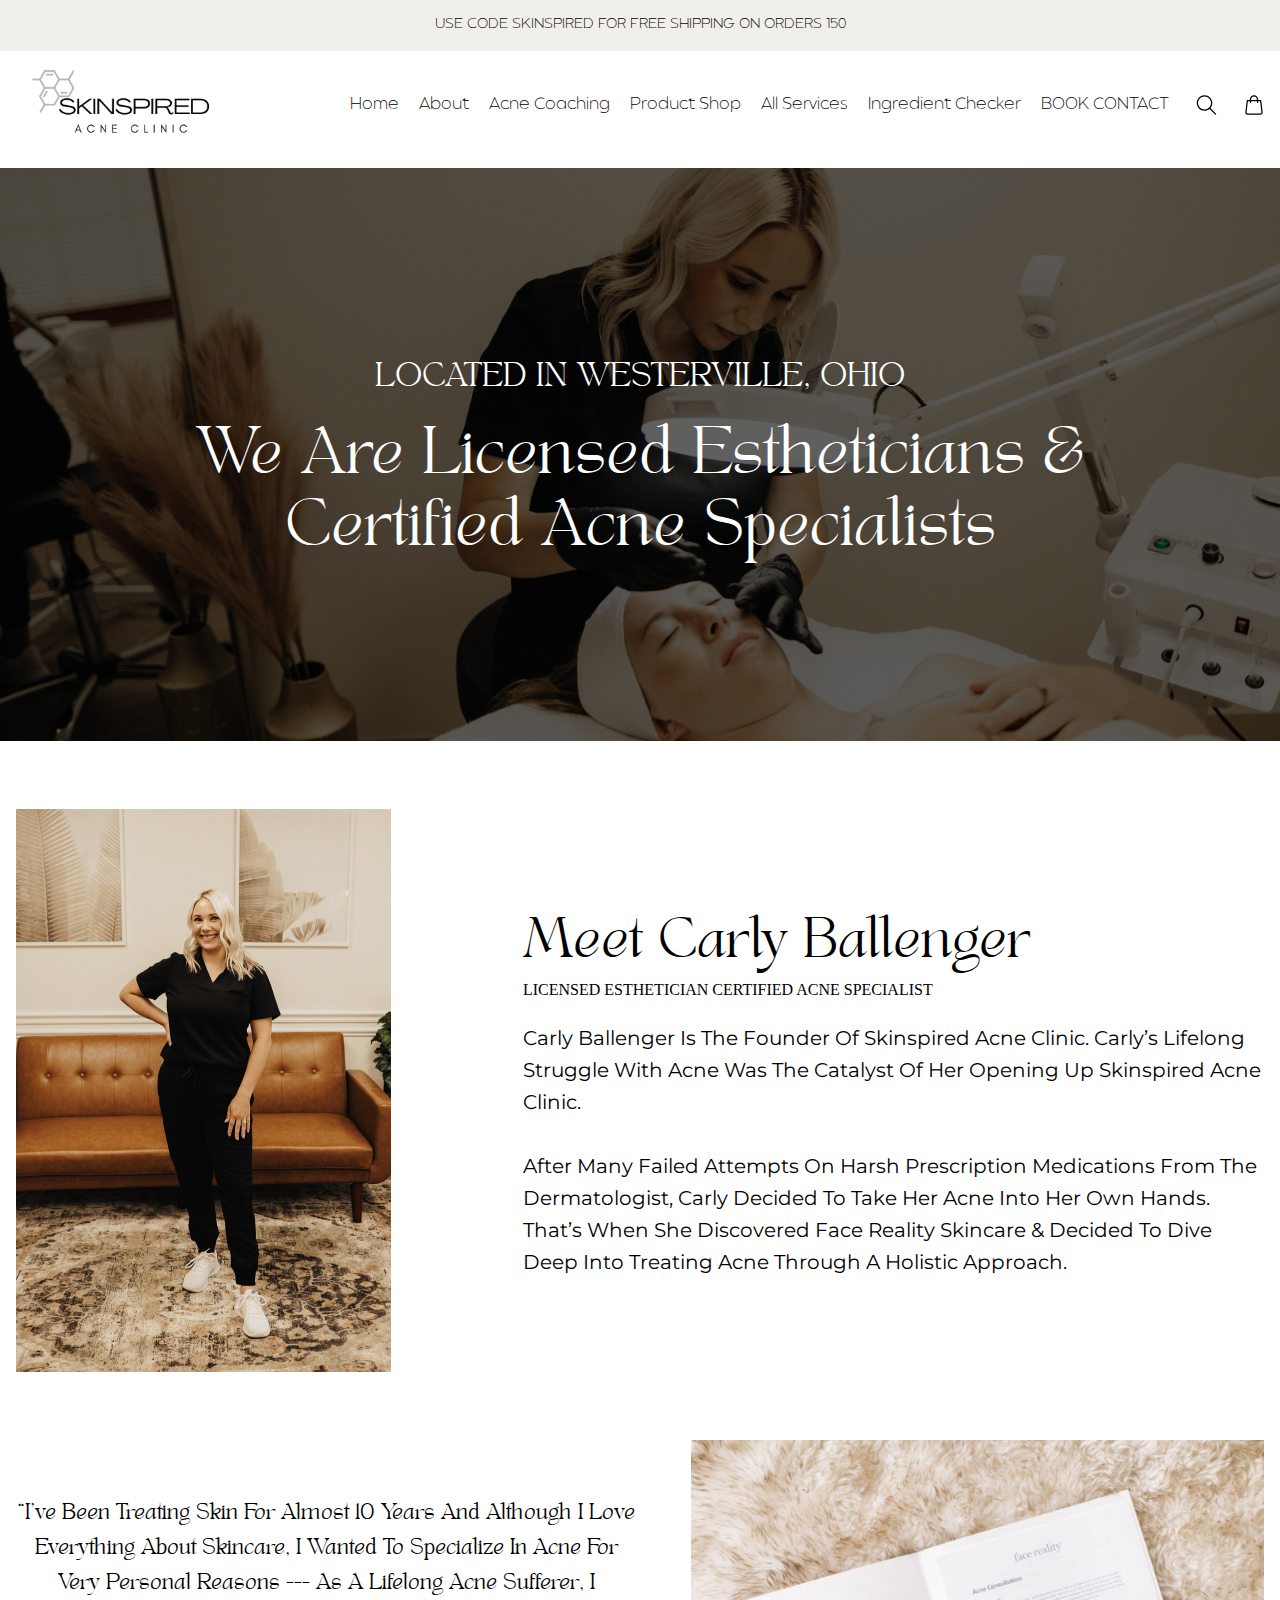
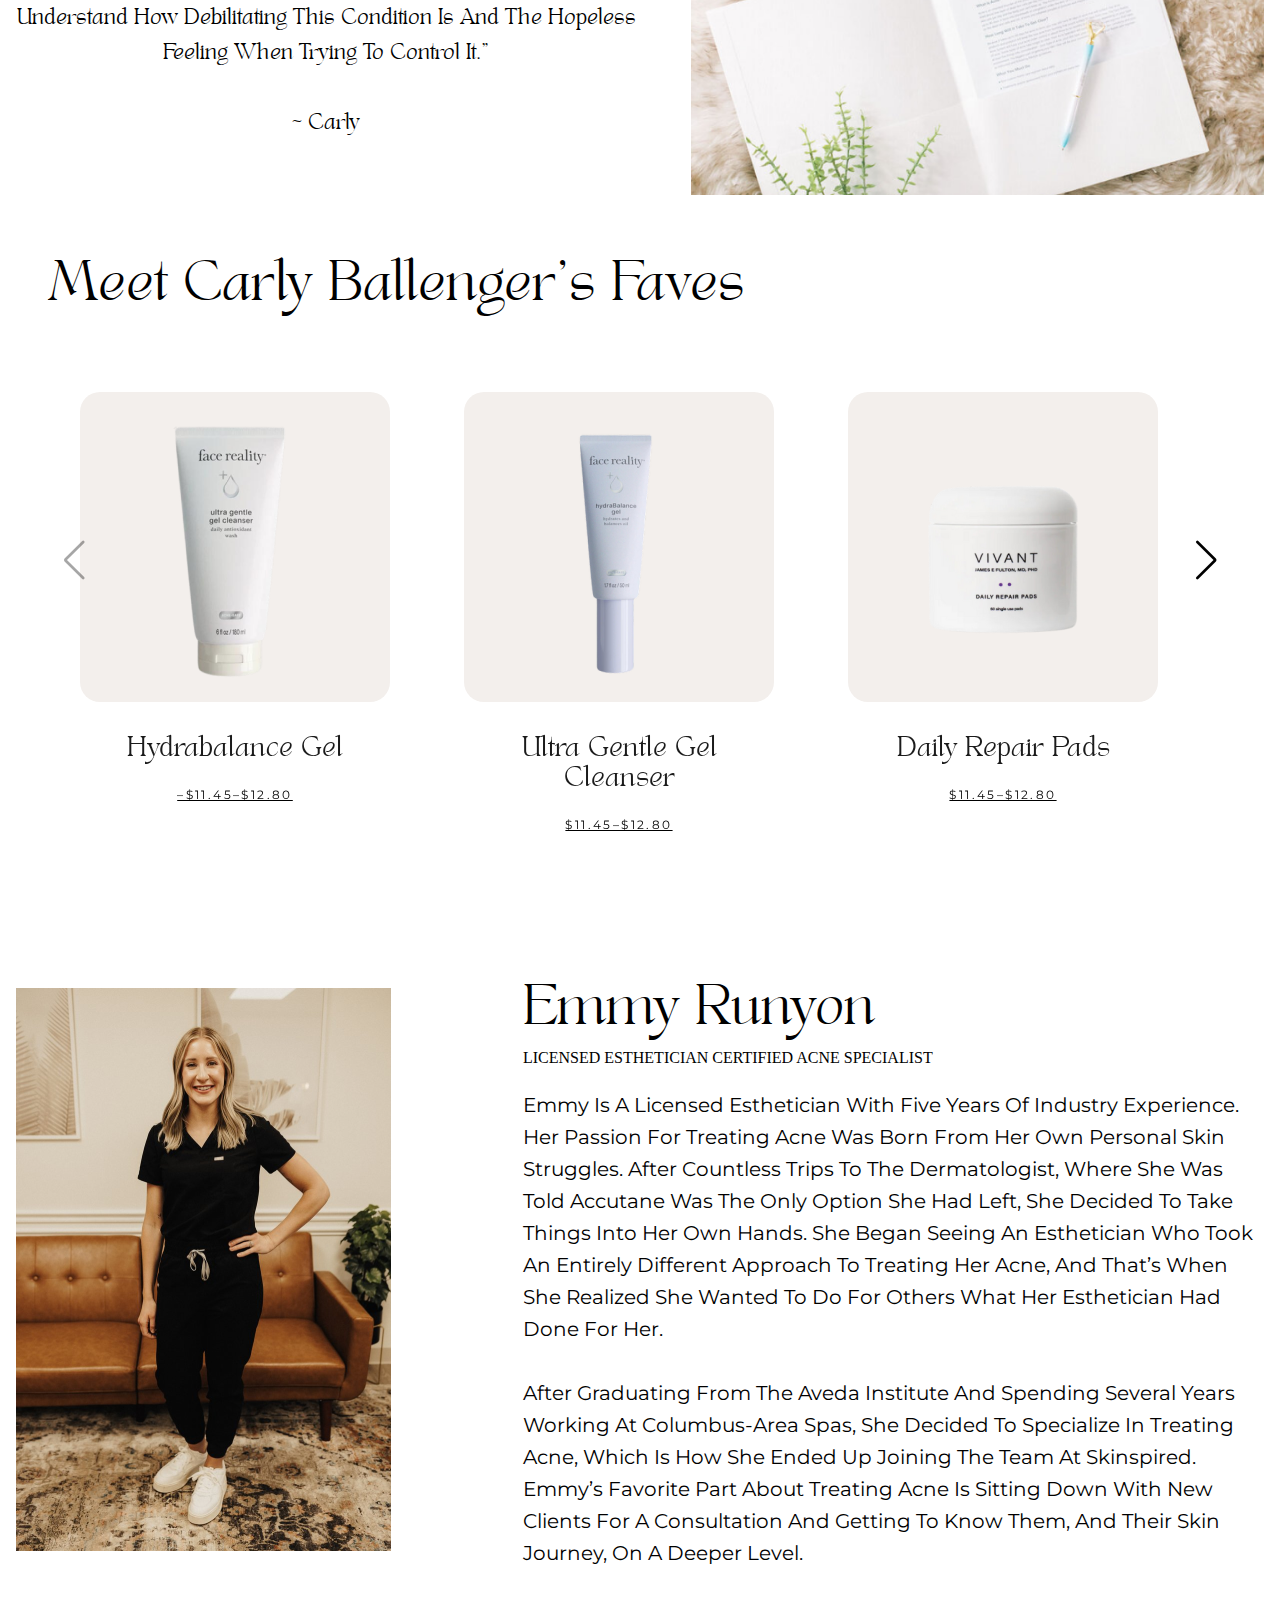
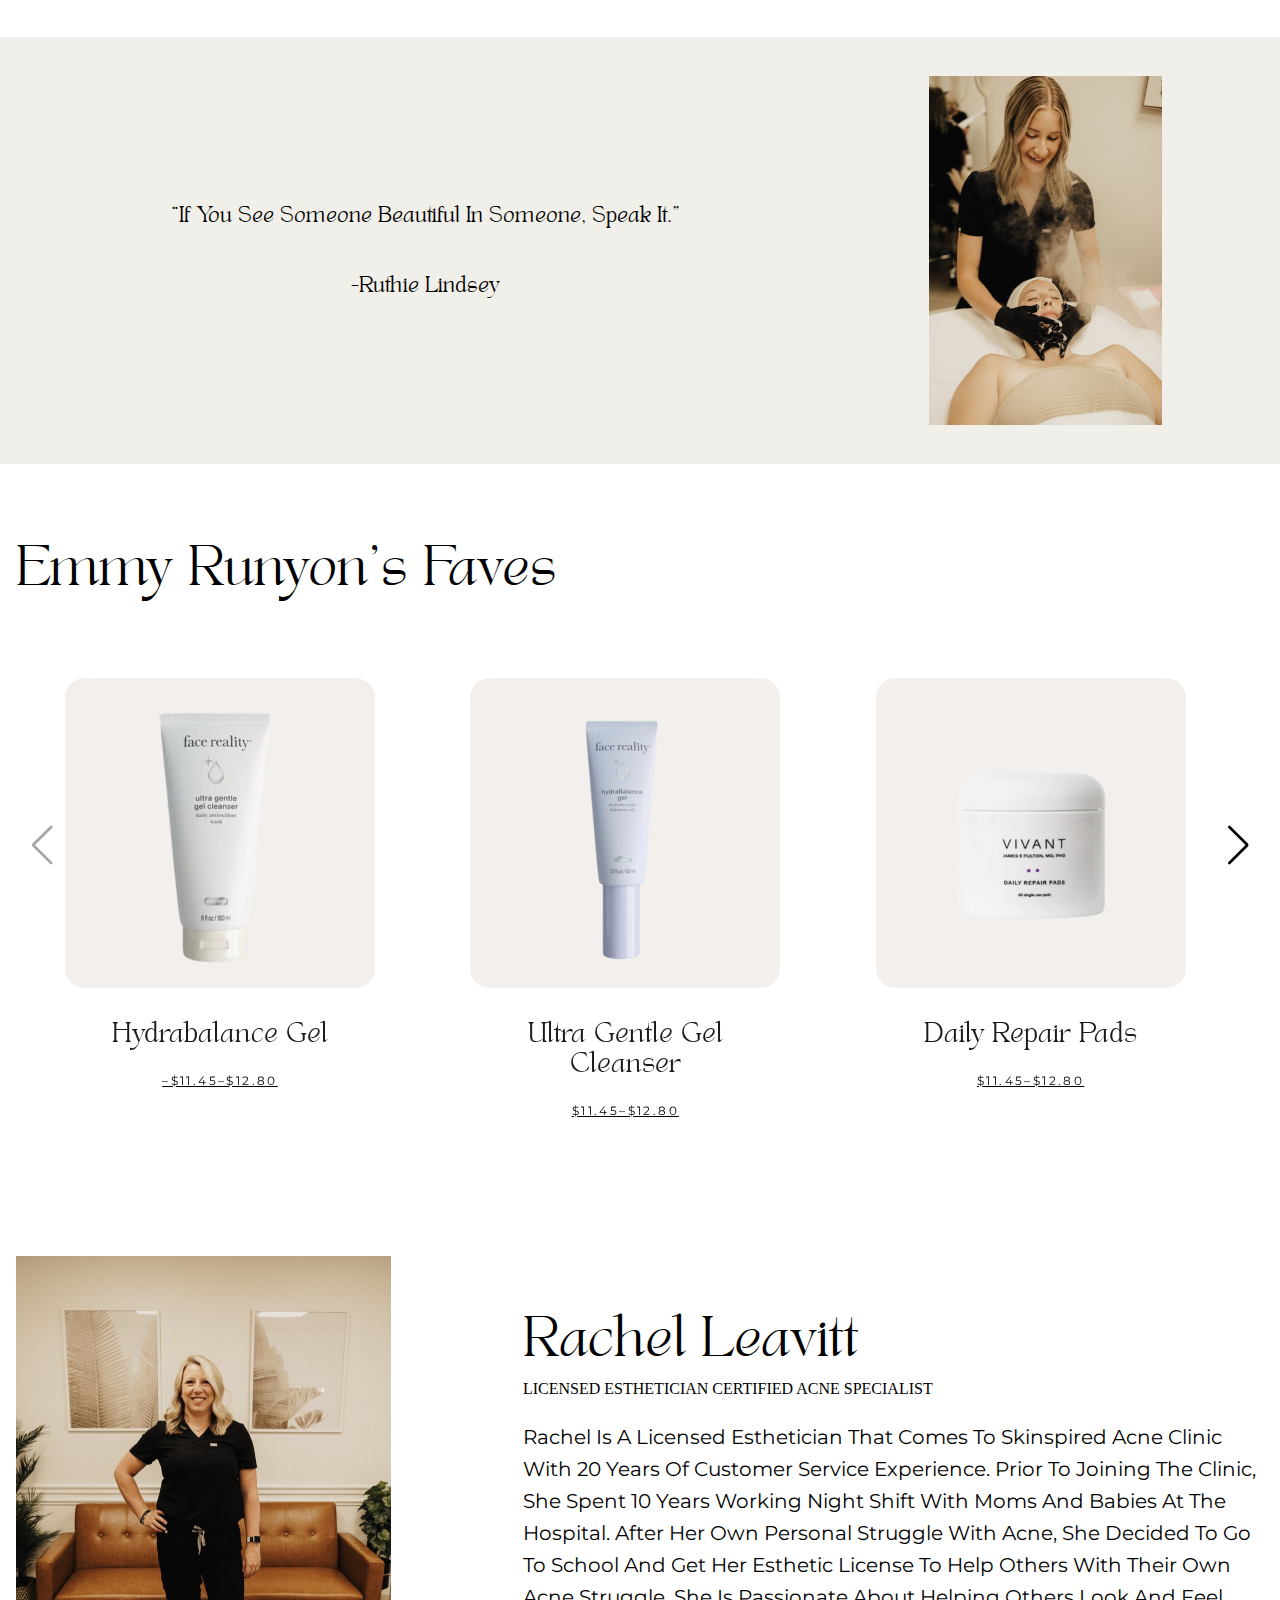
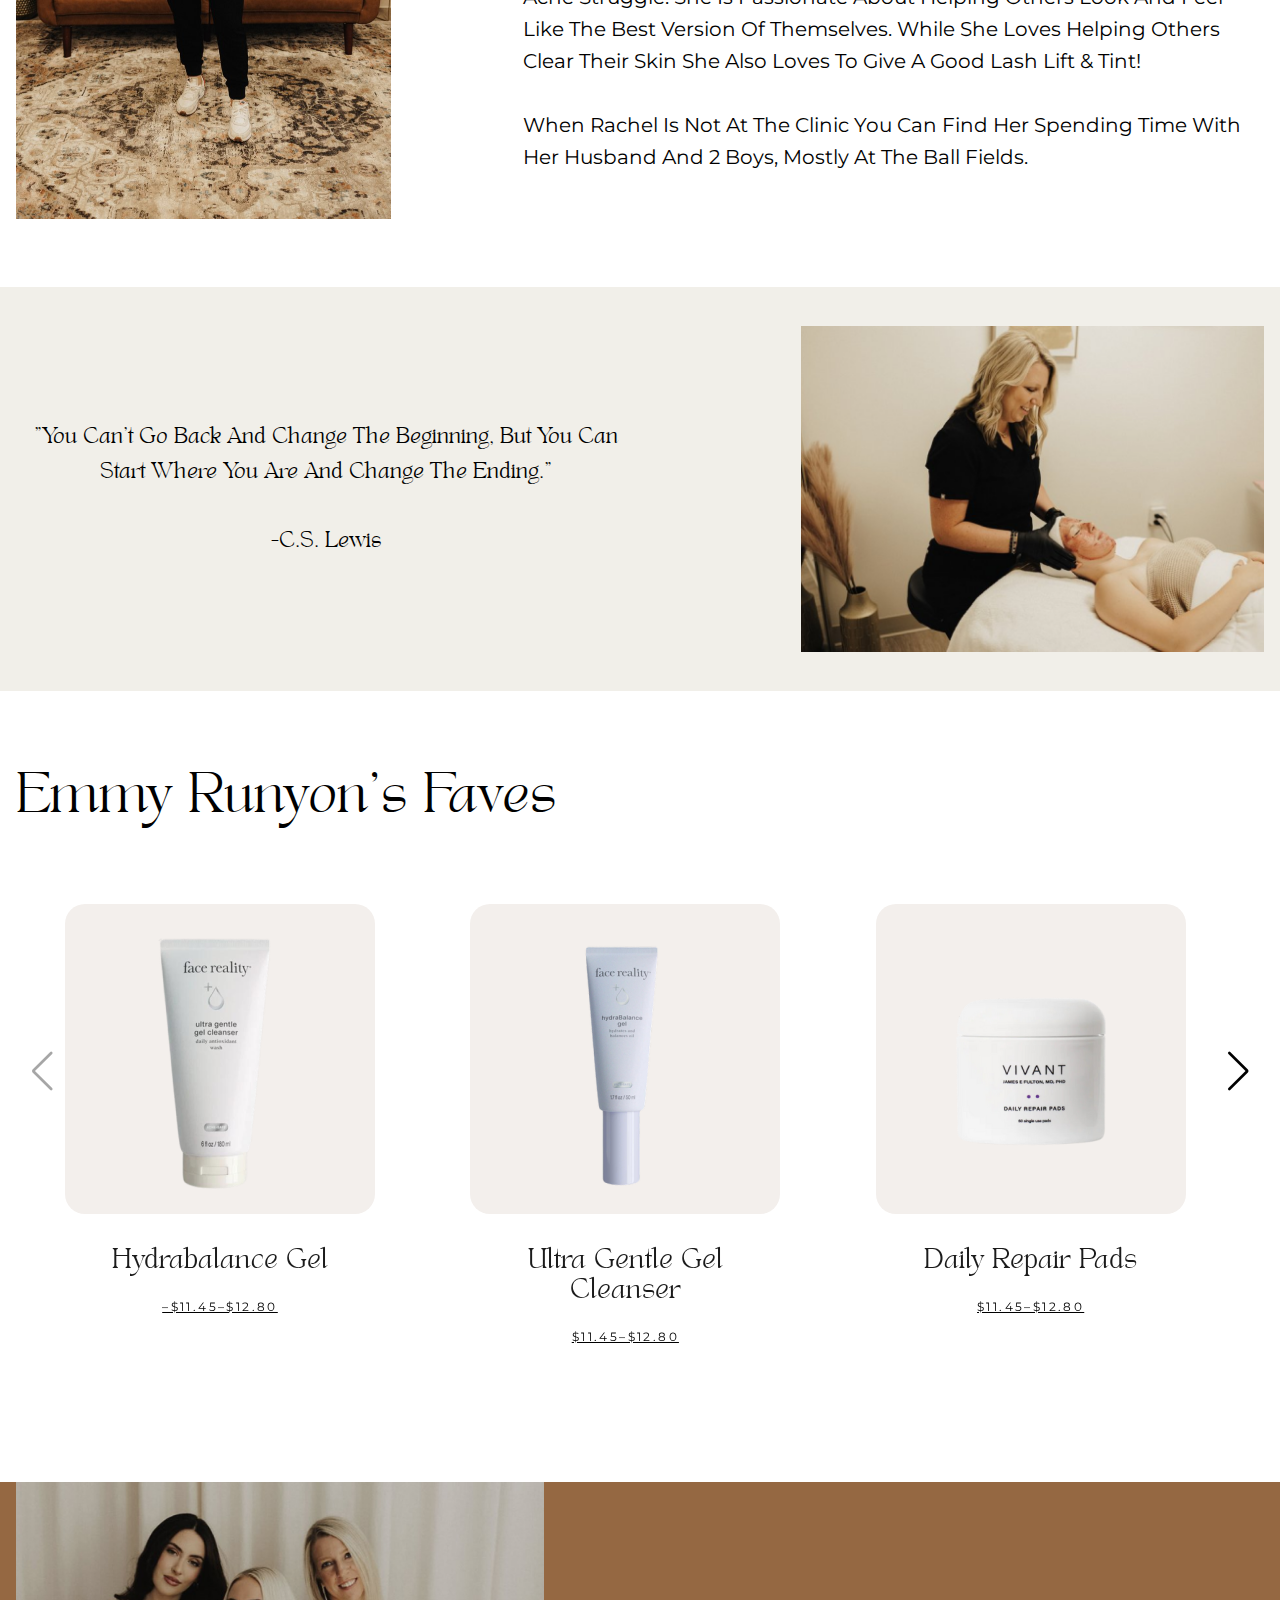
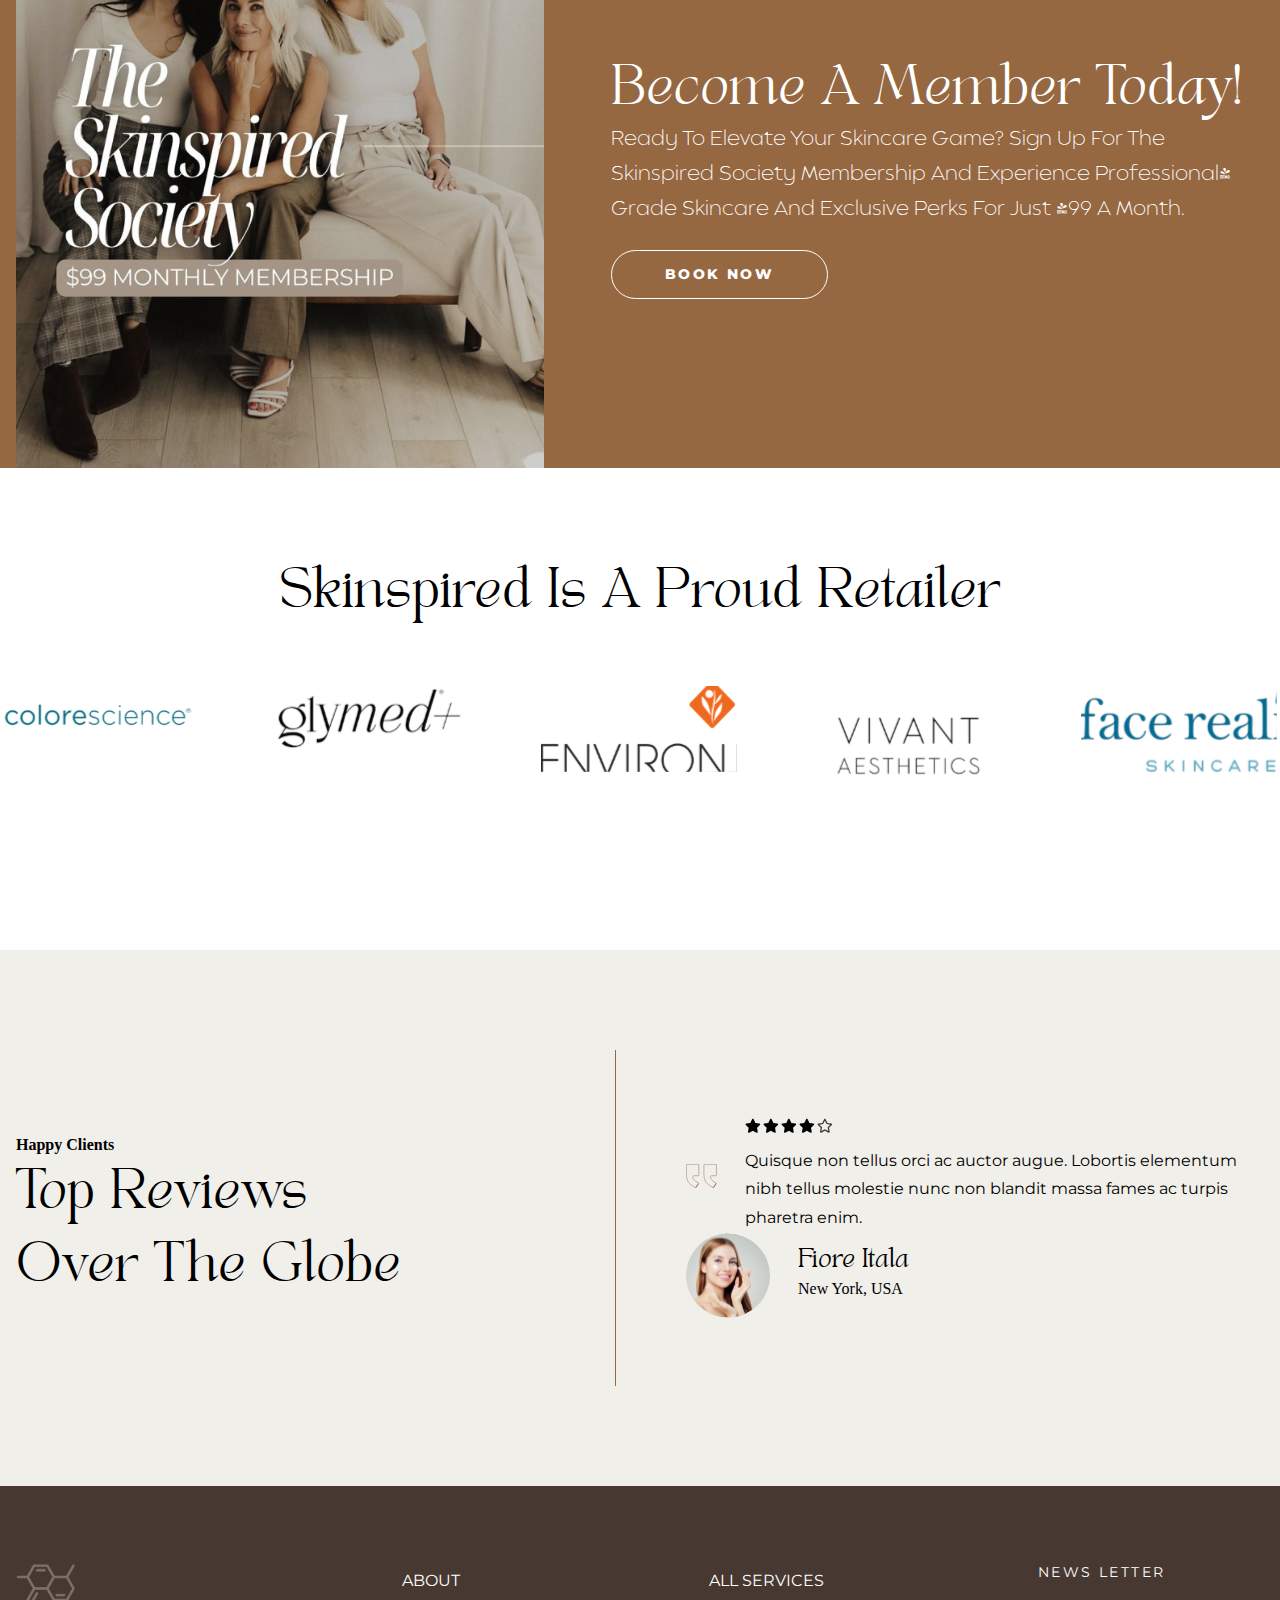
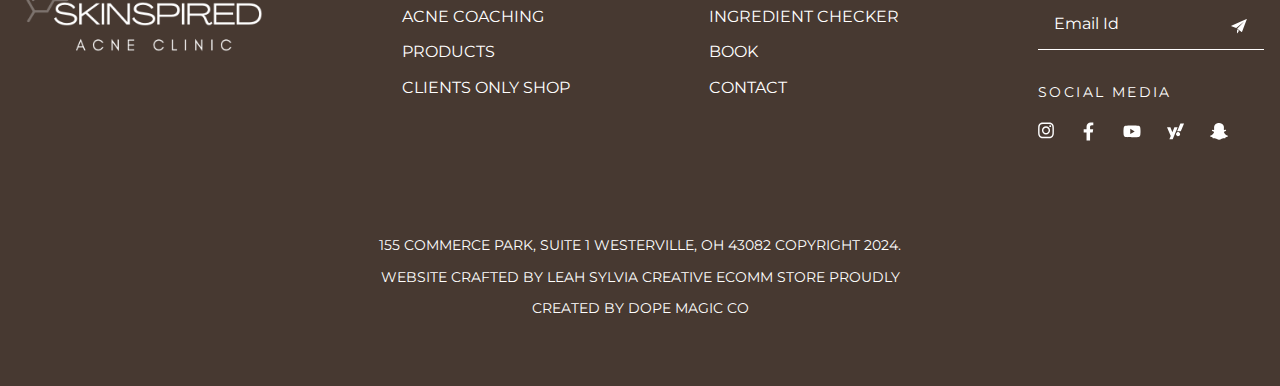
==== commit 642c5fc0: "Updated ui" ====
--- a/about.html
+++ b/about.html
@@ -35,20 +35,17 @@
                 <nav class="header-nav">
                     <ul class="header-list">
                         <li class="header-item">
-                            <a href="./index.html"
-                                class="header-link">Home</a>
+                            <a href="./index.html" class="header-link">Home</a>
                         </li>
                         <li class="header-item">
-                            <a href="./about.html"
-                                class="header-link">About</a>
+                            <a href="./about.html" class="header-link">About</a>
                         </li>
                         <li class="header-item">
                             <a href="#" class="header-link">Acne Coaching
                             </a>
                         </li>
                         <li class="header-item">
-                            <a href="./product-shop.html"
-                                class="header-link">product Shop</a>
+                            <a href="./product-shop.html" class="header-link">product Shop</a>
                         </li>
                         <li class="header-item">
                             <a href="./services.html" class="header-link">
@@ -64,28 +61,22 @@
                         <div class="header_scialIcons">
                             <li>
                                 <form>
-                                    <a href> <img
-                                            src="./assets/images/search.svg"
-                                            class="form_search">
+                                    <a href> <img src="./assets/images/search.svg" class="form_search">
                                     </a>
                                 </form>
                             </li>
                             <li>
-                                <a href> <img
-                                        src="./assets/images/shopping.svg"
-                                        class="shopping_card">
+                                <a href> <img src="./assets/images/shopping.svg" class="shopping_card">
                                 </a>
                             </li>
                         </div>
                         <li class="close">
-                            <img src="./assets/images/close.png" alt="close"
-                                class="close_img">
+                            <img src="./assets/images/close.png" alt="close" class="close_img">
                         </li>
                     </ul>
                 </nav>
                 <div class="humburger">
-                    <img src="./assets/images/hamburger.png"
-                        alt="humburger">
+                    <img src="./assets/images/hamburger.png" alt="humburger">
                 </div>
 
             </div>
@@ -105,305 +96,337 @@
     </section>
     <!-- info section  Carly Ballenger -->
     <section class="info">
-        <div class="info_wrapper container">
-            <div class="info_left">
-                <div class="info_img">
-                    <img src="./assets/images/carly- ballenger.png" alt="">
-                </div>
-            </div>
-            <div class="info_right">
-                <h3 class="sec-heading">
-                    Meet Carly Ballenger
-                </h3>
-                <p>LICENSED ESTHETICIAN CERTIFIED ACNE SPECIALIST</p>
-                <h4>Carly Ballenger is the Founder of Skinspired Acne Clinic. Carly’s lifelong struggle with acne was
-                    the catalyst of her opening up Skinspired Acne Clinic. </h4>
-                <h4>After many failed attempts on harsh prescription medications from the Dermatologist, Carly decided
-                    to take her acne into her own hands. That’s when she discovered Face Reality Skincare & decided to
-                    dive deep into treating Acne through a holistic approach.</h4>
-
+        <div class="container">
+            <div class="info_wrapper">
+                <div class="info_left">
+                    <div class="info_img">
+                        <img src="./assets/images/carly- ballenger.png" alt="">
+                    </div>
+                </div>
+                <div class="info_right">
+                    <h3 class="sec-heading">
+                        Meet Carly Ballenger
+                    </h3>
+                    <p>LICENSED ESTHETICIAN CERTIFIED ACNE SPECIALIST</p>
+                    <h4>Carly Ballenger is the Founder of Skinspired Acne Clinic. Carly’s lifelong struggle with acne
+                        was
+                        the catalyst of her opening up Skinspired Acne Clinic. </h4>
+                    <h4>After many failed attempts on harsh prescription medications from the Dermatologist, Carly
+                        decided
+                        to take her acne into her own hands. That’s when she discovered Face Reality Skincare & decided
+                        to
+                        dive deep into treating Acne through a holistic approach.</h4>
+
+                </div>
             </div>
         </div>
     </section>
     <!-- info section 2 -->
-    <section class="info_inner container">
-        <div class="info_innerLeft">
-            <p>“I’ve been treating skin for almost 10 years and although I love everything about skincare, I wanted to
-                specialize in Acne for very personal reasons --- As a lifelong acne sufferer, I understand how
-                debilitating this condition is and the hopeless feeling when trying to control it.”
-
-                <span>~ Carly</span>
-            </p>
-        </div>
-        <div class="info_innerRight">
-            <div class="info_innerRight_img">
-                <img src="./assets/images/note.png" alt="note">
-            </div>
-        </div>
-    </section>
-    <!-- about product  -->
-    <section class="about_productSec container">
-        <h3 class="sec-heading">Meet Carly Ballenger's Faves</h3>
-        <div class="swiper productmySwiper container">
-            <div class="swiper-wrapper container">
-                <div class="swiper-slide">
-                    <div class="about_product">
-                        <div class="about_productImg">
-                            <img src="./assets/images/about-product1.png" alt="about_product">
-                        </div>
-                        <h3>Hydrabalance Gel</h3>
-                        <a href="">–$11.45–$12.80</a>
-                    </div>
-                </div>
-                <div class="swiper-slide">
-                    <div class="about_product">
-                        <div class="about_productImg">
-                            <img src="./assets/images/about_product2.png" alt="about_product">
-                        </div>
-                        <h3>Ultra Gentle Gel Cleanser</h3>
-                        <a href="">$11.45–$12.80</a>
-                    </div>
-                </div>
-                <div class="swiper-slide">
-                    <div class="about_product">
-                        <div class="about_productImg">
-                            <img src="./assets/images/about-product3.png" alt="about_product">
-                        </div>
-                        <h3>Daily Repair Pads</h3>
-                        <a href="">$11.45–$12.80</a>
-                    </div>
-                </div>
-                <div class="swiper-slide">
-                    <div class="about_product">
-                        <div class="about_productImg">
-                            <img src="./assets/images/about-product1.png" alt="about_product">
-                        </div>
-                        <h3>Hydrabalance Gel</h3>
-                        <a href="">–$11.45–$12.80</a>
-                    </div>
-                </div>
-                <div class="swiper-slide">
-                    <div class="about_product">
-                        <div class="about_productImg">
-                            <img src="./assets/images/about_product2.png" alt="about_product">
-                        </div>
-                        <h3>Ultra Gentle Gel Cleanser</h3>
-                        <a href="">$11.45–$12.80</a>
-                    </div>
-                </div>
-            </div>
-            <div class="swiper-button-next"></div>
-            <div class="swiper-button-prev"></div>
-            <!-- <div class="swiper-pagination"></div> -->
-        </div>
-    
-        </div>
-    </section>
+    <section class="container">
+        <div class="info_inner">
+            <div class="info_innerLeft">
+                <p>“I’ve been treating skin for almost 10 years and although I love everything about skincare, I wanted
+                    to
+                    specialize in Acne for very personal reasons --- As a lifelong acne sufferer, I understand how
+                    debilitating this condition is and the hopeless feeling when trying to control it.”
+
+                    <span>~ Carly</span>
+                </p>
+            </div>
+            <div class="info_innerRight">
+                <div class="info_innerRight_img">
+                    <img src="./assets/images/note.png" alt="note">
+                </div>
+            </div>
+        </div>
+        </div>
+        <!-- about product  -->
+        <div class="container">
+            <section class="about_productSec container">
+                <h3 class="sec-heading">Meet Carly Ballenger's Faves</h3>
+                <div class="swiper productmySwiper container">
+                    <div class="swiper-wrapper container">
+                        <div class="swiper-slide">
+                            <div class="about_product">
+                                <div class="about_productImg">
+                                    <img src="./assets/images/about-product1.png" alt="about_product">
+                                </div>
+                                <h3>Hydrabalance Gel</h3>
+                                <a href="">–$11.45–$12.80</a>
+                            </div>
+                        </div>
+                        <div class="swiper-slide">
+                            <div class="about_product">
+                                <div class="about_productImg">
+                                    <img src="./assets/images/about_product2.png" alt="about_product">
+                                </div>
+                                <h3>Ultra Gentle Gel Cleanser</h3>
+                                <a href="">$11.45–$12.80</a>
+                            </div>
+                        </div>
+                        <div class="swiper-slide">
+                            <div class="about_product">
+                                <div class="about_productImg">
+                                    <img src="./assets/images/about-product3.png" alt="about_product">
+                                </div>
+                                <h3>Daily Repair Pads</h3>
+                                <a href="">$11.45–$12.80</a>
+                            </div>
+                        </div>
+                        <div class="swiper-slide">
+                            <div class="about_product">
+                                <div class="about_productImg">
+                                    <img src="./assets/images/about-product1.png" alt="about_product">
+                                </div>
+                                <h3>Hydrabalance Gel</h3>
+                                <a href="">–$11.45–$12.80</a>
+                            </div>
+                        </div>
+                        <div class="swiper-slide">
+                            <div class="about_product">
+                                <div class="about_productImg">
+                                    <img src="./assets/images/about_product2.png" alt="about_product">
+                                </div>
+                                <h3>Ultra Gentle Gel Cleanser</h3>
+                                <a href="">$11.45–$12.80</a>
+                            </div>
+                        </div>
+                    </div>
+                    <div class="swiper-button-next"></div>
+                    <div class="swiper-button-prev"></div>
+                    <!-- <div class="swiper-pagination"></div> -->
+                </div>
+
+        </div>
+    </section>
+    </div>
     <!--info section  Emmy Runyon -->
     <section class="info emmy_runyon">
-        <div class="info_wrapper container">
-            <div class="info_left">
-                <div class="info_img">
-                    <img src="./assets/images/emmy- runyon.png" alt="">
-                </div>
-            </div>
-            <div class="info_right">
-                <h3 class="sec-heading">
-                    Emmy Runyon
-                </h3>
-                <p>LICENSED ESTHETICIAN CERTIFIED ACNE SPECIALIST</p>
-                <h4>Emmy is a Licensed Esthetician with five years of industry experience. Her passion for treating acne
-                    was born from her own personal skin struggles. After countless trips to the dermatologist, where she
-                    was told Accutane was the only option she had left, she decided to take things into her own hands.
-                    She began seeing an esthetician who took an entirely different approach to treating her acne, and
-                    that’s when she realized she wanted to do for others what her esthetician had done for her.
-                </h4>
-                <h4>After graduating from the Aveda Institute and spending several years working at Columbus-area spas,
-                    she decided to specialize in treating acne, which is how she ended up joining the team at
-                    Skinspired. Emmy’s favorite part about treating acne is sitting down with new clients for a
-                    consultation and getting to know them, and their skin journey, on a deeper level.</h4>
+        <div class="container">
+            <div class="info_wrapper">
+                <div class="info_left">
+                    <div class="info_img">
+                        <img src="./assets/images/emmy- runyon.png" alt="">
+                    </div>
+                </div>
+                <div class="info_right">
+                    <h3 class="sec-heading">
+                        Emmy Runyon
+                    </h3>
+                    <p>LICENSED ESTHETICIAN CERTIFIED ACNE SPECIALIST</p>
+                    <h4>Emmy is a Licensed Esthetician with five years of industry experience. Her passion for treating
+                        acne
+                        was born from her own personal skin struggles. After countless trips to the dermatologist, where
+                        she
+                        was told Accutane was the only option she had left, she decided to take things into her own
+                        hands.
+                        She began seeing an esthetician who took an entirely different approach to treating her acne,
+                        and
+                        that’s when she realized she wanted to do for others what her esthetician had done for her.
+                    </h4>
+                    <h4>After graduating from the Aveda Institute and spending several years working at Columbus-area
+                        spas,
+                        she decided to specialize in treating acne, which is how she ended up joining the team at
+                        Skinspired. Emmy’s favorite part about treating acne is sitting down with new clients for a
+                        consultation and getting to know them, and their skin journey, on a deeper level.</h4>
+                </div>
             </div>
         </div>
     </section>
     <!-- info service section  Ruthie Lindsey-->
     <section class="info_service">
-        <div class="info_serviceSec container">
-            <div class="info_serviceLeft">
-                <p>“If you see someone beautiful in someone, speak it.”
-                </p>
-                <a href="">-Ruthie Lindsey</a>
-            </div>
-            <div class="info_serviceRight">
-                <img src="./assets/images/ruthie-lindsey.png" alt="ruthie-lindsey">
+        <div class="container">
+            <div class="info_serviceSec">
+                <div class="info_serviceLeft">
+                    <p>“If you see someone beautiful in someone, speak it.”
+                    </p>
+                    <a href="">-Ruthie Lindsey</a>
+                </div>
+                <div class="info_serviceRight">
+                    <img src="./assets/images/ruthie-lindsey.png" alt="ruthie-lindsey">
+                </div>
             </div>
         </div>
     </section>
     <!-- about product  -->
-    <section class="about_productSec container">
-        <h3 class="sec-heading">Emmy Runyon's Faves</h3>
-        <div class="swiper productmySwiper container">
-            <div class="swiper-wrapper container">
-                <div class="swiper-slide">
-                    <div class="about_product">
-                        <div class="about_productImg">
-                            <img src="./assets/images/about-product1.png" alt="about_product">
-                        </div>
-                        <h3>Hydrabalance Gel</h3>
-                        <a href="">–$11.45–$12.80</a>
-                    </div>
-                </div>
-                <div class="swiper-slide">
-                    <div class="about_product">
-                        <div class="about_productImg">
-                            <img src="./assets/images/about_product2.png" alt="about_product">
-                        </div>
-                        <h3>Ultra Gentle Gel Cleanser</h3>
-                        <a href="">$11.45–$12.80</a>
-                    </div>
-                </div>
-                <div class="swiper-slide">
-                    <div class="about_product">
-                        <div class="about_productImg">
-                            <img src="./assets/images/about-product3.png" alt="about_product">
-                        </div>
-                        <h3>Daily Repair Pads</h3>
-                        <a href="">$11.45–$12.80</a>
-                    </div>
-                </div>
-                <div class="swiper-slide">
-                    <div class="about_product">
-                        <div class="about_productImg">
-                            <img src="./assets/images/about-product1.png" alt="about_product">
-                        </div>
-                        <h3>Hydrabalance Gel</h3>
-                        <a href="">–$11.45–$12.80</a>
-                    </div>
-                </div>
-                <div class="swiper-slide">
-                    <div class="about_product">
-                        <div class="about_productImg">
-                            <img src="./assets/images/about_product2.png" alt="about_product">
-                        </div>
-                        <h3>Ultra Gentle Gel Cleanser</h3>
-                        <a href="">$11.45–$12.80</a>
-                    </div>
-                </div>
-            </div>
-            <div class="swiper-button-next"></div>
-            <div class="swiper-button-prev"></div>
-            <!-- <div class="swiper-pagination"></div> -->
-        </div>
-        <!-- <div class="about_products">
-        
-    </div> -->
-        </div>
-    </section>
+    <div class="container">
+        <section class="about_productSec">
+            <h3 class="sec-heading">Emmy Runyon's Faves</h3>
+            <div class="swiper productmySwiper container">
+                <div class="swiper-wrapper container">
+                    <div class="swiper-slide">
+                        <div class="about_product">
+                            <div class="about_productImg">
+                                <img src="./assets/images/about-product1.png" alt="about_product">
+                            </div>
+                            <h3>Hydrabalance Gel</h3>
+                            <a href="">–$11.45–$12.80</a>
+                        </div>
+                    </div>
+                    <div class="swiper-slide">
+                        <div class="about_product">
+                            <div class="about_productImg">
+                                <img src="./assets/images/about_product2.png" alt="about_product">
+                            </div>
+                            <h3>Ultra Gentle Gel Cleanser</h3>
+                            <a href="">$11.45–$12.80</a>
+                        </div>
+                    </div>
+                    <div class="swiper-slide">
+                        <div class="about_product">
+                            <div class="about_productImg">
+                                <img src="./assets/images/about-product3.png" alt="about_product">
+                            </div>
+                            <h3>Daily Repair Pads</h3>
+                            <a href="">$11.45–$12.80</a>
+                        </div>
+                    </div>
+                    <div class="swiper-slide">
+                        <div class="about_product">
+                            <div class="about_productImg">
+                                <img src="./assets/images/about-product1.png" alt="about_product">
+                            </div>
+                            <h3>Hydrabalance Gel</h3>
+                            <a href="">–$11.45–$12.80</a>
+                        </div>
+                    </div>
+                    <div class="swiper-slide">
+                        <div class="about_product">
+                            <div class="about_productImg">
+                                <img src="./assets/images/about_product2.png" alt="about_product">
+                            </div>
+                            <h3>Ultra Gentle Gel Cleanser</h3>
+                            <a href="">$11.45–$12.80</a>
+                        </div>
+                    </div>
+                </div>
+                <div class="swiper-button-next"></div>
+                <div class="swiper-button-prev"></div>
+                <!-- <div class="swiper-pagination"></div> -->
+            </div>
+
+
+        </section>
+    </div>
     <!--info section  Emmy Runyon -->
     <section class="info rachel-leavitt">
-        <div class="info_wrapper container">
-            <div class="info_left">
-                <div class="info_img">
-                    <img src="./assets/images/rachel-leavitt.png" alt="rachel-leavitt">
-                </div>
-            </div>
-            <div class="info_right">
-                <h3 class="sec-heading">
-                    Rachel Leavitt
-                </h3>
-                <p>LICENSED ESTHETICIAN CERTIFIED ACNE SPECIALIST</p>
-                <h4>Rachel is a licensed esthetician that comes to Skinspired Acne Clinic with 20 years of customer
-                    service experience. Prior to joining the clinic, she spent 10 years working night shift with moms
-                    and babies at the hospital. After her own personal struggle with acne, she decided to go to school
-                    and get her esthetic license to help others with their own acne struggle. She is passionate about
-                    helping others look and feel like the best version of themselves. While she loves helping others
-                    clear their skin she also loves to give a good lash lift & tint!
-                </h4>
-                <h4>When Rachel is not at the clinic you can find her spending time with her husband and 2 boys, mostly
-                    at the ball fields.</h4>
+        <div class="container">
+            <div class="info_wrapper">
+                <div class="info_left">
+                    <div class="info_img">
+                        <img src="./assets/images/rachel-leavitt.png" alt="rachel-leavitt">
+                    </div>
+                </div>
+                <div class="info_right">
+                    <h3 class="sec-heading">
+                        Rachel Leavitt
+                    </h3>
+                    <p>LICENSED ESTHETICIAN CERTIFIED ACNE SPECIALIST</p>
+                    <h4>Rachel is a licensed esthetician that comes to Skinspired Acne Clinic with 20 years of customer
+                        service experience. Prior to joining the clinic, she spent 10 years working night shift with
+                        moms
+                        and babies at the hospital. After her own personal struggle with acne, she decided to go to
+                        school
+                        and get her esthetic license to help others with their own acne struggle. She is passionate
+                        about
+                        helping others look and feel like the best version of themselves. While she loves helping others
+                        clear their skin she also loves to give a good lash lift & tint!
+                    </h4>
+                    <h4>When Rachel is not at the clinic you can find her spending time with her husband and 2 boys,
+                        mostly
+                        at the ball fields.</h4>
+                </div>
             </div>
         </div>
     </section>
     <!-- info service section c.s. Lewis -->
     <section class="info_service cs_lewis">
-        <div class="info_serviceSec container">
-            <div class="info_serviceLeft">
-                <p>"You can't go back and change the beginning, but you can start where you are and change the ending."
-                </p>
-                <a href="">-C.S. Lewis</a>
-            </div>
-            <div class="info_serviceRight">
-                <img src="./assets/images/c.s.lewis.png" alt="c-s-lewis">
+        <div class="container">
+            <div class="info_serviceSec">
+                <div class="info_serviceLeft">
+                    <p>"You can't go back and change the beginning, but you can start where you are and change the
+                        ending."
+                    </p>
+                    <a href="">-C.S. Lewis</a>
+                </div>
+                <div class="info_serviceRight">
+                    <img src="./assets/images/c.s.lewis.png" alt="c-s-lewis">
+                </div>
             </div>
         </div>
     </section>
     <!-- about product  -->
-    <section class="about_productSec container">
-        <h3 class="sec-heading">Emmy Runyon's Faves</h3>
-        <div class="swiper productmySwiper container">
-            <div class="swiper-wrapper container">
-                <div class="swiper-slide">
-                    <div class="about_product">
-                        <div class="about_productImg">
-                            <img src="./assets/images/about-product1.png" alt="about_product">
-                        </div>
-                        <h3>Hydrabalance Gel</h3>
-                        <a href="">–$11.45–$12.80</a>
-                    </div>
-                </div>
-                <div class="swiper-slide">
-                    <div class="about_product">
-                        <div class="about_productImg">
-                            <img src="./assets/images/about_product2.png" alt="about_product">
-                        </div>
-                        <h3>Ultra Gentle Gel Cleanser</h3>
-                        <a href="">$11.45–$12.80</a>
-                    </div>
-                </div>
-                <div class="swiper-slide">
-                    <div class="about_product">
-                        <div class="about_productImg">
-                            <img src="./assets/images/about-product3.png" alt="about_product">
-                        </div>
-                        <h3>Daily Repair Pads</h3>
-                        <a href="">$11.45–$12.80</a>
-                    </div>
-                </div>
-                <div class="swiper-slide">
-                    <div class="about_product">
-                        <div class="about_productImg">
-                            <img src="./assets/images/about-product1.png" alt="about_product">
-                        </div>
-                        <h3>Hydrabalance Gel</h3>
-                        <a href="">–$11.45–$12.80</a>
-                    </div>
-                </div>
-                <div class="swiper-slide">
-                    <div class="about_product">
-                        <div class="about_productImg">
-                            <img src="./assets/images/about_product2.png" alt="about_product">
-                        </div>
-                        <h3>Ultra Gentle Gel Cleanser</h3>
-                        <a href="">$11.45–$12.80</a>
-                    </div>
-                </div>
-            </div>
-            <div class="swiper-button-next"></div>
-            <div class="swiper-button-prev"></div>
-            <!-- <div class="swiper-pagination"></div> -->
+    <section class="container">
+        <div class="about_productSec">
+            <h3 class="sec-heading">Emmy Runyon's Faves</h3>
+            <div class="swiper productmySwiper container">
+                <div class="swiper-wrapper container">
+                    <div class="swiper-slide">
+                        <div class="about_product">
+                            <div class="about_productImg">
+                                <img src="./assets/images/about-product1.png" alt="about_product">
+                            </div>
+                            <h3>Hydrabalance Gel</h3>
+                            <a href="">–$11.45–$12.80</a>
+                        </div>
+                    </div>
+                    <div class="swiper-slide">
+                        <div class="about_product">
+                            <div class="about_productImg">
+                                <img src="./assets/images/about_product2.png" alt="about_product">
+                            </div>
+                            <h3>Ultra Gentle Gel Cleanser</h3>
+                            <a href="">$11.45–$12.80</a>
+                        </div>
+                    </div>
+                    <div class="swiper-slide">
+                        <div class="about_product">
+                            <div class="about_productImg">
+                                <img src="./assets/images/about-product3.png" alt="about_product">
+                            </div>
+                            <h3>Daily Repair Pads</h3>
+                            <a href="">$11.45–$12.80</a>
+                        </div>
+                    </div>
+                    <div class="swiper-slide">
+                        <div class="about_product">
+                            <div class="about_productImg">
+                                <img src="./assets/images/about-product1.png" alt="about_product">
+                            </div>
+                            <h3>Hydrabalance Gel</h3>
+                            <a href="">–$11.45–$12.80</a>
+                        </div>
+                    </div>
+                    <div class="swiper-slide">
+                        <div class="about_product">
+                            <div class="about_productImg">
+                                <img src="./assets/images/about_product2.png" alt="about_product">
+                            </div>
+                            <h3>Ultra Gentle Gel Cleanser</h3>
+                            <a href="">$11.45–$12.80</a>
+                        </div>
+                    </div>
+                </div>
+                <div class="swiper-button-next"></div>
+                <div class="swiper-button-prev"></div>
+                <!-- <div class="swiper-pagination"></div> -->
+            </div>
         </div>
         </div>
     </section>
     <!-- member section -->
     <section class="member">
-        <div class="memeber_wrapper container">
-            <div class="member_left">
-                <img src="./assets/images/member.png" alt="memeber">
-            </div>
-            <div class="member_right">
-                <h3 class="sec-heading">Become a Member Today!</h3>
-                <p>Ready to elevate your skincare game? Sign up for the Skinspired Society membership and experience
-                    professional-grade skincare and exclusive perks for just $99 a month.</p>
-                <button class="btn">Book Now</button>
+        <div class="container">
+            <div class="memeber_wrapper">
+                <div class="member_left">
+                    <img src="./assets/images/member.png" alt="memeber">
+                </div>
+                <div class="member_right">
+                    <h3 class="sec-heading">Become a Member Today!</h3>
+                    <p>Ready to elevate your skincare game? Sign up for the Skinspired Society membership and experience
+                        professional-grade skincare and exclusive perks for just $99 a month.</p>
+                    <button class="btn">Book Now</button>
+                </div>
             </div>
         </div>
     </section>
@@ -497,49 +520,51 @@
     </section>
     <!-- testimonial section  -->
     <section class="testimonial">
-        <div class="testimonial_wrapper container">
-            <div class="testimonial_left">
-                <div class="testimonial_leftConts">
-                    <h4>Happy Clients</h4>
-                    <h3 class="sec-heading">Top reviews 
-                        over the Globe</h3>
-                </div>
-            </div>
-            <div class="testimonial_right">
-                <div class="testimonial_rightTop">
-                    <div class="testimonial_qutes">
-                        <img src="./assets/images/quats.svg">
-                    </div>
-                    <div class="testimonial_info">
-                        <div class="stars">
-                            <div class="star">
-                                <img src="./assets/images/full-star.svg">
-                            </div>
-                            <div class="star">
-                                <img src="./assets/images/full-star.svg">
-                            </div>
-                            <div class="star">
-                                <img src="./assets/images/full-star.svg">
-                            </div>
-                            <div class="star">
-                                <img src="./assets/images/full-star.svg">
-                            </div>
-                            <div class="star">
-                                <img src="./assets/images/star.svg">
-                            </div>
-                        </div>
-                        <p>Quisque non tellus orci ac auctor augue. Lobortis
-                            elementum nibh tellus molestie nunc non blandit
-                            massa fames ac turpis pharetra enim.</p>
-                    </div>
-                </div>
-                <div class="testimonial_details">
-                    <div class="testimonial_autoImg">
-                        <img src="./assets/images/author.svg" alt="autho">
-                    </div>
-                    <div class="testimonial_authoInfo">
-                        <h3>Fiore Itala</h3>
-                        <p>New York, USA</p>
+        <div class="container">
+            <div class="testimonial_wrapper">
+                <div class="testimonial_left">
+                    <div class="testimonial_leftConts">
+                        <h4>Happy Clients</h4>
+                        <h3 class="sec-heading">Top reviews 
+                            over the Globe</h3>
+                    </div>
+                </div>
+                <div class="testimonial_right">
+                    <div class="testimonial_rightTop">
+                        <div class="testimonial_qutes">
+                            <img src="./assets/images/quats.svg">
+                        </div>
+                        <div class="testimonial_info">
+                            <div class="stars">
+                                <div class="star">
+                                    <img src="./assets/images/full-star.svg">
+                                </div>
+                                <div class="star">
+                                    <img src="./assets/images/full-star.svg">
+                                </div>
+                                <div class="star">
+                                    <img src="./assets/images/full-star.svg">
+                                </div>
+                                <div class="star">
+                                    <img src="./assets/images/full-star.svg">
+                                </div>
+                                <div class="star">
+                                    <img src="./assets/images/star.svg">
+                                </div>
+                            </div>
+                            <p>Quisque non tellus orci ac auctor augue. Lobortis
+                                elementum nibh tellus molestie nunc non blandit
+                                massa fames ac turpis pharetra enim.</p>
+                        </div>
+                    </div>
+                    <div class="testimonial_details">
+                        <div class="testimonial_autoImg">
+                            <img src="./assets/images/author.svg" alt="autho">
+                        </div>
+                        <div class="testimonial_authoInfo">
+                            <h3>Fiore Itala</h3>
+                            <p>New York, USA</p>
+                        </div>
                     </div>
                 </div>
             </div>
@@ -548,93 +573,93 @@
     <!-- footer section -->
     <footer class="footer">
         <div class="container">
-         <div class="footer_wrapper">
-             <div class="footer_logo">
-                 <a href="">
-                     <img src="./assets/images/footer-logo.svg" alt="logo-footer">
-                 </a>
-             </div>
-             <div class="footer_navbar">
-                 <ul>
-                     <li>
-                         <a href="/about.html" class="footer_link">ABOUT</a>
-                     </li>
-                     <li>
-                         <a href="" class="footer_link">ACNE COACHING
-                         </a>
-                     </li>
-                     <li>
-                         <a href="./product-shop.html" class="footer_link">PRODUCTS
-                         </a>
-                     </li>
-                     <li>
-                         <a href="" class="footer_link">CLIENTS ONLY SHOP</a>
-                     </li>
-                 </ul>
-             </div>
-             <div class="footer_navbar">
-                 <ul>
-                     <li>
-                         <a href="./services.html" class="footer_link">ALL SERVICES</a>
-                     </li>
-                     <li>
-                         <a href="" class="footer_link">INGREDIENT CHECKER
-                         </a>
-                     </li>
-                     <li>
-                         <a href="./virtual-consult-form.html" class="footer_link">BOOK</a>
-                     </li>
-                     <li>
-                         <a href="" class="footer_link">CONTACT</a>
-                     </li>
-                 </ul>
-             </div>
-             <div class="footer_right">
-                 <h4>News Letter</h4>
-                 <form class="footer_form">
-                     <input type="email" placeholder="Email Id ">
-                     <img src="./assets/images/email-msg.svg" alt="email-msg">
-                 </form>
-                 <div class="footer-socials">
-                     <h4>Social Media</h4>
-                     <div class="footer_socialwrap ">
-                         <div class="footer_social">
-                             <a href="">
-                                 <img src="./assets/images/instagram.svg" alt="instagram" class="instagram">
-                             </a>
-                         </div>
-                         <div class="footer_social">
-                             <a href="">
-                                 <img src="./assets/images/facebook.svg" alt="facebook" class="facebook">
-                             </a>
-                         </div>
-                         <div class="footer_social">
-                             <a href="">
-                                 <img src="./assets/images/youtube.svg" alt="youtube" class="youtube">
-                             </a>
- 
-                         </div>
-                         <div class="footer_social">
-                             <a href="">
-                                 <img src="./assets/images/yahoo.svg" alt="yahoo" class="yahoo">
-                             </a>
-                         </div>
-                         <div class="footer_social">
-                             <a href="">
-                                 <img src="./assets/images/snapchat.svg" alt="snapchat" class="snapchat">
-                             </a>
-                         </div>
-                     </div>
-                 </div>
-             </div>
-         </div>
-        </div>
-         <div class="footer_btm">
-             <p>155 COMMERCE PARK, SUITE 1 WESTERVILLE, OH 43082
-                 COPYRIGHT 2024. WEBSITE CRAFTED BY LEAH SYLVIA CREATIVE
-                 ECOMM STORE PROUDLY CREATED BY DOPE MAGIC CO</p>
-         </div>
-     </footer>
+            <div class="footer_wrapper">
+                <div class="footer_logo">
+                    <a href="">
+                        <img src="./assets/images/footer-logo.svg" alt="logo-footer">
+                    </a>
+                </div>
+                <div class="footer_navbar">
+                    <ul>
+                        <li>
+                            <a href="/about.html" class="footer_link">ABOUT</a>
+                        </li>
+                        <li>
+                            <a href="" class="footer_link">ACNE COACHING
+                            </a>
+                        </li>
+                        <li>
+                            <a href="./product-shop.html" class="footer_link">PRODUCTS
+                            </a>
+                        </li>
+                        <li>
+                            <a href="" class="footer_link">CLIENTS ONLY SHOP</a>
+                        </li>
+                    </ul>
+                </div>
+                <div class="footer_navbar">
+                    <ul>
+                        <li>
+                            <a href="./services.html" class="footer_link">ALL SERVICES</a>
+                        </li>
+                        <li>
+                            <a href="" class="footer_link">INGREDIENT CHECKER
+                            </a>
+                        </li>
+                        <li>
+                            <a href="./virtual-consult-form.html" class="footer_link">BOOK</a>
+                        </li>
+                        <li>
+                            <a href="" class="footer_link">CONTACT</a>
+                        </li>
+                    </ul>
+                </div>
+                <div class="footer_right">
+                    <h4>News Letter</h4>
+                    <form class="footer_form">
+                        <input type="email" placeholder="Email Id ">
+                        <img src="./assets/images/email-msg.svg" alt="email-msg">
+                    </form>
+                    <div class="footer-socials">
+                        <h4>Social Media</h4>
+                        <div class="footer_socialwrap ">
+                            <div class="footer_social">
+                                <a href="">
+                                    <img src="./assets/images/instagram.svg" alt="instagram" class="instagram">
+                                </a>
+                            </div>
+                            <div class="footer_social">
+                                <a href="">
+                                    <img src="./assets/images/facebook.svg" alt="facebook" class="facebook">
+                                </a>
+                            </div>
+                            <div class="footer_social">
+                                <a href="">
+                                    <img src="./assets/images/youtube.svg" alt="youtube" class="youtube">
+                                </a>
+
+                            </div>
+                            <div class="footer_social">
+                                <a href="">
+                                    <img src="./assets/images/yahoo.svg" alt="yahoo" class="yahoo">
+                                </a>
+                            </div>
+                            <div class="footer_social">
+                                <a href="">
+                                    <img src="./assets/images/snapchat.svg" alt="snapchat" class="snapchat">
+                                </a>
+                            </div>
+                        </div>
+                    </div>
+                </div>
+            </div>
+        </div>
+        <div class="footer_btm">
+            <p>155 COMMERCE PARK, SUITE 1 WESTERVILLE, OH 43082
+                COPYRIGHT 2024. WEBSITE CRAFTED BY LEAH SYLVIA CREATIVE
+                ECOMM STORE PROUDLY CREATED BY DOPE MAGIC CO</p>
+        </div>
+    </footer>
     <!-- Swiper JS -->
     <script src="./assets/package-swiper/swiper-bundle.min.js"></script>
     <!-- main js link -->
--- a/assets/css/style.css
+++ b/assets/css/style.css
@@ -966,19 +966,18 @@
 
 .about_productSec .swiper-wrapper {
   max-width: 1150px;
-}
-
-.about_productSec .swiper-slide {
-  max-width: 310px;
-  width: 100%;
-  text-align: center;
-  cursor: pointer;
+ width: 100%;
 }
 
 .about_productSec .swiper-button-next,
 .about_productSec .swiper-button-prev {
   top: 38%;
   padding-inline: 1rem;
+}
+.about_productSec .swiper-button-next::after  ,
+.about_productSec .swiper-button-prev::after {
+ font-size: 40px;
+ color: var(--black-color);
 }
 
 .about_productImg img {
@@ -987,7 +986,11 @@
   background-color: #F3EFEC;
   margin-bottom: 30px;
 }
-
+.about_product{
+  max-width: 310px;
+  text-align: center;
+  width: 100%;
+}
 .about_product h3 {
   color: #1B1B1B;
   font-family: var(--Tanaegean-font);
@@ -1026,7 +1029,10 @@
   max-width: 1146px;
   text-align: center;
 }
-
+.info_serviceLeft{
+  max-width:818px ;
+  width: 100%;
+}
 .info_serviceLeft p {
   margin-bottom: 35px;
 }
@@ -1048,6 +1054,10 @@
 .cs_lewis .info_serviceSec {
   max-width: 1258px;
   gap: 165px;
+}
+.cs_lewis .info_serviceLeft {
+  max-width: 620px;
+  width: 100%;
 }
 
 .cs_lewis img {
--- a/assets/css/media.css
+++ b/assets/css/media.css
@@ -70,6 +70,13 @@
 
 /* media query 998*/
 @media (max-width:991px) {
+    .banner_content h3 {
+        font-size: 20px;
+        margin-bottom: 8px;
+    }
+    .banner_content h2 {
+        font-size: 40px;
+    }
     .card_content h3 {
         font-size: 28px;
         margin-bottom: 2rem;
@@ -140,10 +147,47 @@
         padding-block: 2rem;
         padding-left: 50px;
     }
+    .about_productSec {
+        margin-bottom: 100px;
+    }
+    .about {
+        margin-bottom: 50px;
+    }
+    /* ============ */
+    .info_right h4 {
+     font-size: 18px;
+    }
+    .info_right h4:nth-of-type(1) {
+        margin-bottom: 18px;
+    }
+     .info_serviceSec,.cs_lewis .info_serviceSec {
+        gap: 1rem;
+    }
+    .memeber_wrapper {
+        gap: 1rem;
+    }
+    .member_right p {
+        font-size: 18px;
+        margin-bottom: 18px;
+    }
+    .about_productSec .sec-heading {
+        margin-bottom: 60px;
+        text-align: center;
+    }
 }
 
 /* media query 768*/
 @media (max-width:768px) {
+    .banner_content h3 {
+        font-size: 18px;
+        margin-bottom: 6px;
+    }
+    .banner_content h2 {
+        font-size: 30px;
+    }
+    .header_wrapper {
+        margin-bottom: 12px;
+    }
     .sec-heading {
         font-size: 28px;
     }
@@ -350,6 +394,9 @@
         display: grid;
         grid-template-columns: repeat(3, 1fr);
     }
+    .about {
+        margin-bottom: 3rem;
+    }
 
     .footer_logo img {
         max-width: 200px;
@@ -371,10 +418,79 @@
     .footer {
         padding-block: 60px 50px;
     }
+    /*  */
+    .info {
+        margin-bottom: 50px;
+    }
+    .info_wrapper {
+        flex-direction: column;
+    }
+    .info_inner {
+        gap: 2rem;
+        margin-bottom:2rem;
+        flex-direction: column;
+    }
+    .info_innerLeft span {
+        margin-top: 12px;
+    }
+    .info_right {
+        text-align: center;
+    }
+    .info_right p {
+        margin-bottom: 12px;
+    }
+    .info_right h4:nth-of-type(1) {
+        margin-bottom: 12px;
+    }
+    .info_service {
+        padding-block: 24px;
+        margin-bottom: 50px;
+    }
+    .info_serviceLeft p {
+        margin-bottom: 16px;
+    }
+    .memeber_wrapper {
+       flex-direction: column;
+    }
+    .memeber_wrapper {
+       text-align: center;
+       padding-bottom: 1rem;
+       padding-left: 1rem;
+    }
+    .about_productSec .sec-heading {
+        margin-bottom: 40px;
+    }
+    .about_productSec {
+        margin-bottom: 60px;
+    }
+   
 }
-
+/*media query  557 */
+@media (max-width:557px){
+    .info_serviceSec{
+        flex-direction: column;
+    }
+    .info_serviceLeft p {
+        margin-bottom: 6px;
+    }
+   
+}
 /* media query 480*/
 @media (max-width:480px) {
+    .banner_content h3 {
+        font-size: 12px;
+        margin-bottom: 4px;
+    }
+    .banner_content h2 {
+        font-size: 18px;
+    }
+    .header_top {
+        padding-block: 8px;
+        margin-bottom: 8px;
+    }
+    .header_wrapper {
+        margin-bottom: 6px;
+    }
     .sec-heading {
         font-size: 20px;
     }
@@ -542,4 +658,37 @@
     .footer {
         padding-block: 50px 40px;
     }
+    /*  */
+    .info {
+        margin-bottom: 2rem;
+    }
+    .info_inner {
+        gap: 1rem;
+        margin-bottom:20px;
+    }
+    .info_right p {
+        margin-bottom: 8px;
+    }
+    .info_right h4{
+        font-size: 1rem;
+    }
+    .info_right h4:nth-of-type(1) {
+        margin-bottom: 8px;
+    }
+    .info_innerLeft span {
+        margin-top: 8px;
+    }
+    .info_service {
+        padding-block: 1rem;
+        margin-bottom: 1rem;
+    }
+     .about_productSec .sec-heading {
+        margin-bottom: 2rem;
+    }
+    .about_productSec {
+        margin-bottom: 2rem;
+    }
+    .about {
+        margin-bottom: 2rem;
+    }
 }